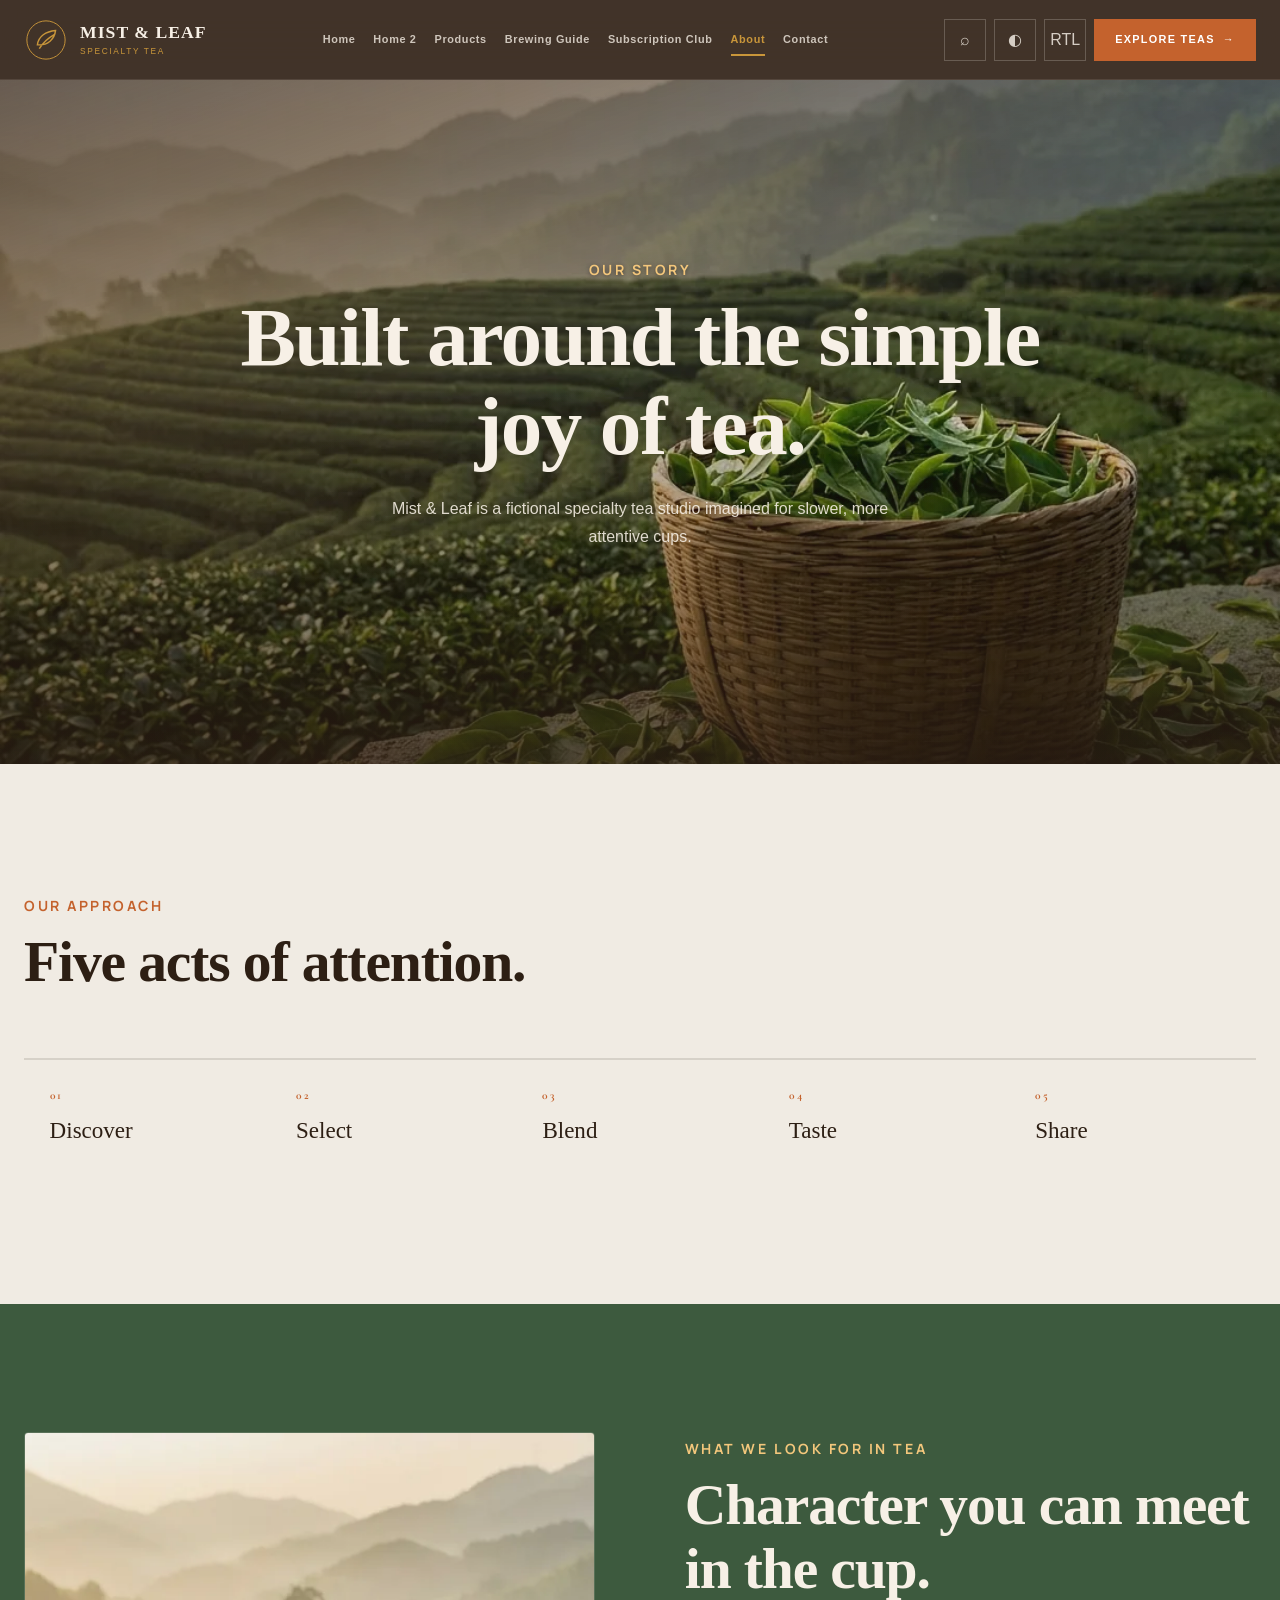
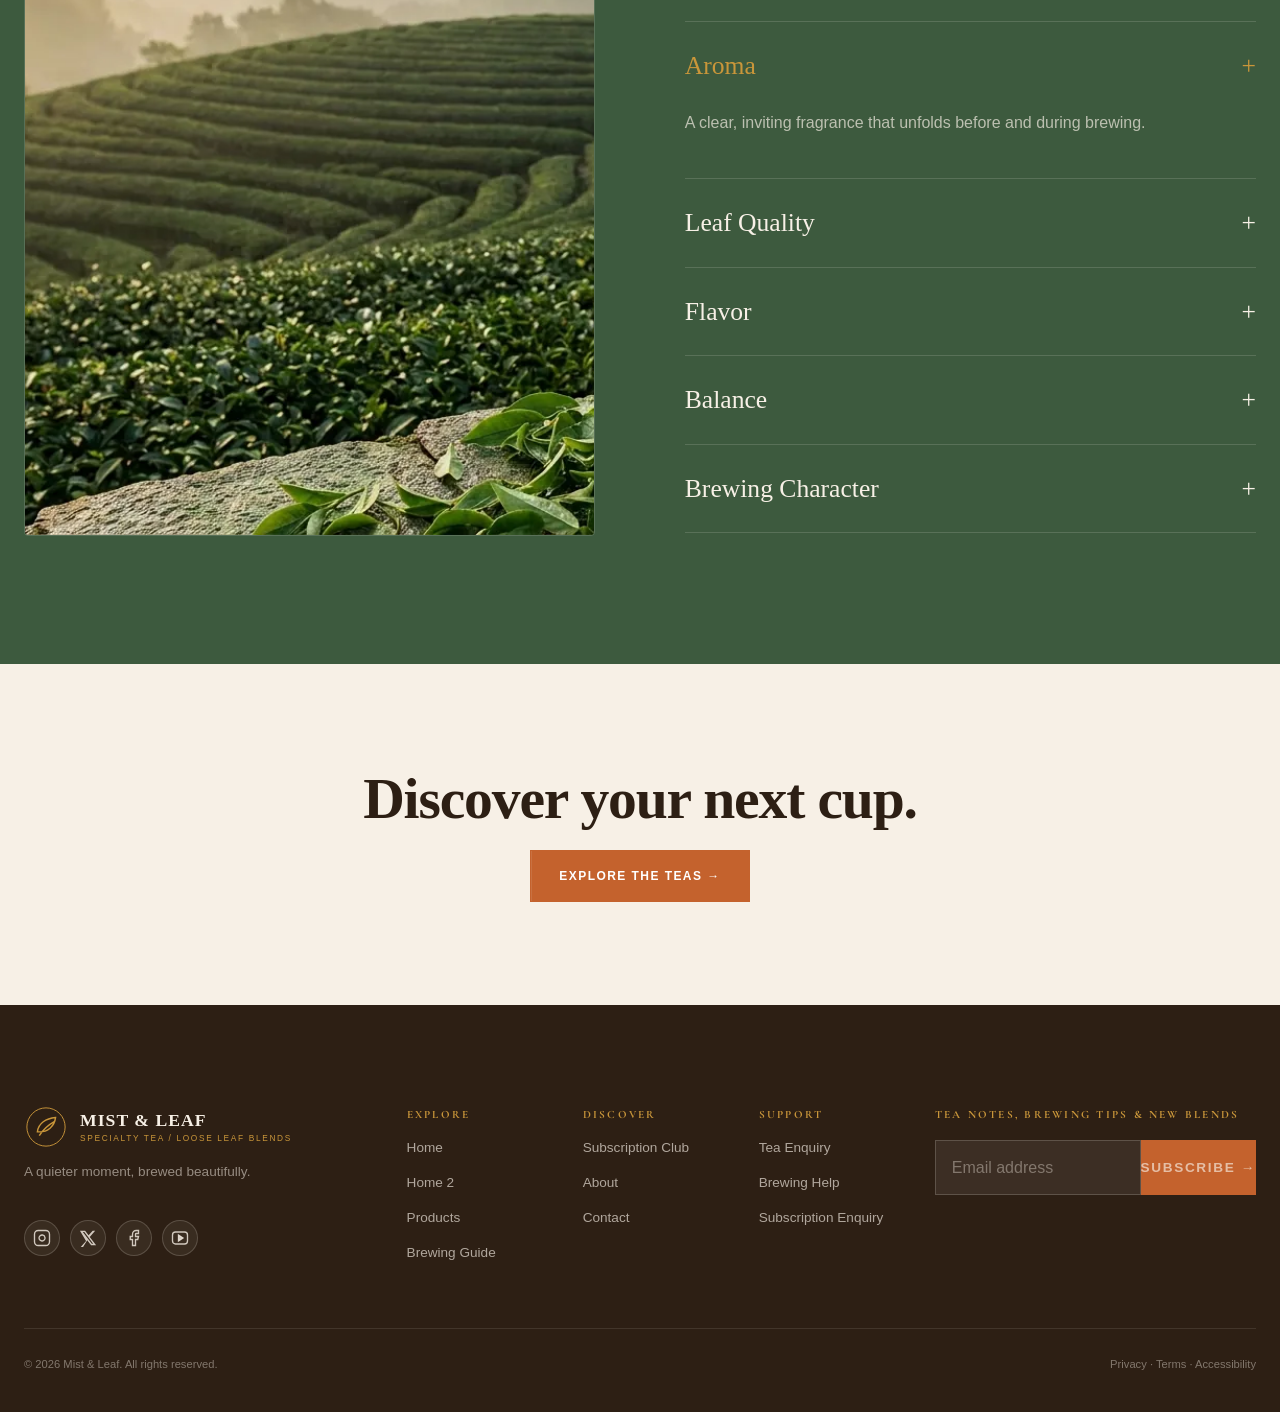
==== about.html @ 65d4f0bc "Initial commit: Mist & Leaf Specialty Tea and Loose Leaf Blend Shop" ====
<!doctype html><html lang="en" dir="ltr"><head><meta charset="utf-8"><meta name="viewport" content="width=device-width,initial-scale=1"><meta name="description" content="Meet the fictional approach and values behind Mist & Leaf specialty tea."><meta property="og:title" content="About Mist & Leaf | Specialty Tea"><meta property="og:description" content="Meet the fictional approach and values behind Mist & Leaf specialty tea."><meta property="og:type" content="website"><meta property="og:image" content="assets/images/hero-tea.webp"><title>About Mist & Leaf | Specialty Tea</title><link rel="preconnect" href="https://fonts.googleapis.com"><link rel="preconnect" href="https://fonts.gstatic.com" crossorigin><link href="https://fonts.googleapis.com/css2?family=Cormorant+Garamond:wght@500;600;700&family=Manrope:wght@400;500;600;700&display=swap" rel="stylesheet"><link rel="icon" type="image/svg+xml" href="assets/images/favicon.svg"><link rel="stylesheet" href="assets/css/style.css"></head><body data-page="about"><a class="skip" href="#main">Skip to content</a><header class="site-header"><div class="container nav-wrap"><a class="brand" href="index.html"><svg viewBox="0 0 46 46" aria-hidden="true"><circle cx="23" cy="23" r="20" fill="none" stroke="currentColor"/><path d="M14 28c11 1 18-6 19-15-10 1-18 6-19 15Zm2 4c4-7 9-11 16-15" fill="none" stroke="currentColor" stroke-width="1.5"/></svg><span><b>MIST & LEAF</b><small>SPECIALTY TEA</small></span></a><nav class="desktop-nav" aria-label="Primary"><a href="index.html" class="">Home</a><a href="home-2.html" class="">Home 2</a><a href="products.html" class="">Products</a><a href="brewing-guide.html" class="">Brewing Guide</a><a href="subscription.html" class="">Subscription Club</a><a href="about.html" class="active">About</a><a href="contact.html" class="">Contact</a></nav><div class="nav-tools"><button class="icon-btn search-open" aria-label="Search">⌕</button><button class="icon-btn theme-toggle" aria-label="Toggle theme">◐</button><button class="icon-btn rtl-toggle" aria-label="Toggle text direction">RTL</button><a class="btn btn-sm" href="products.html">Explore teas <span class="arrow">→</span></a></div><button class="menu-open" aria-expanded="false" aria-controls="mobile-menu" aria-label="Open menu"><svg viewBox="0 0 24 24" width="22" height="22" fill="none" stroke="currentColor" stroke-width="2" stroke-linecap="round" stroke-linejoin="round" aria-hidden="true"><line x1="3" y1="6" x2="21" y2="6"></line><line x1="3" y1="12" x2="21" y2="12"></line><line x1="3" y1="18" x2="21" y2="18"></line></svg></button></div></header><div class="drawer-backdrop"></div><aside id="mobile-menu" class="mobile-drawer" aria-hidden="true"><button class="drawer-close" aria-label="Close menu">×</button><div class="brand"><svg viewBox="0 0 46 46" aria-hidden="true"><circle cx="23" cy="23" r="20" fill="none" stroke="currentColor"/><path d="M14 28c11 1 18-6 19-15-10 1-18 6-19 15Zm2 4c4-7 9-11 16-15" fill="none" stroke="currentColor" stroke-width="1.5"/></svg><span><b>MIST & LEAF</b><small>SPECIALTY TEA</small></span></div><nav><a href="index.html" class="">Home</a><a href="home-2.html" class="">Home 2</a><a href="products.html" class="">Products</a><a href="brewing-guide.html" class="">Brewing Guide</a><a href="subscription.html" class="">Subscription Club</a><a href="about.html" class="active">About</a><a href="contact.html" class="">Contact</a></nav><a class="btn" href="products.html">Explore the teas <span class="arrow">→</span></a><button class="drawer-action search-open"><span class="drawer-icon">⌕</span> Search teas & guides</button><button class="drawer-action theme-toggle"><span class="drawer-icon">◐</span> Light / Dark</button><button class="drawer-action rtl-toggle"><span class="drawer-icon">RTL</span> LTR / RTL</button></aside><main id="main"><section class="page-hero"><img class="hero-bg" src="assets/images/about-tea.webp" alt="Mist-covered tea garden in warm morning light" width="1200" height="800" loading="lazy"><div class="hero-shade"></div><div class="container"><span class="eyebrow">OUR STORY</span><h1>Built around the simple<br>joy of tea.</h1><p>Mist & Leaf is a fictional specialty tea studio imagined for slower, more attentive cups.</p></div></section><section class="section approach"><div class="container"><span class="eyebrow">OUR APPROACH</span><h2>Five acts of attention.</h2><div class="approach-row"><div><b>01</b><span>Discover</span></div><div><b>02</b><span>Select</span></div><div><b>03</b><span>Blend</span></div><div><b>04</b><span>Taste</span></div><div><b>05</b><span>Share</span></div></div></div></section><section class="section look-for dark-section"><div class="container split-grid"><div><img class="" src="assets/images/tea-garden.webp" alt="Tea leaves in a misty garden" width="1200" height="800" loading="lazy"></div><div><span class="eyebrow">WHAT WE LOOK FOR IN TEA</span><h2>Character you can meet in the cup.</h2><div class="accordion"><div class="acc-item"><button aria-expanded="true">Aroma<span>+</span></button><div class="acc-panel" ><p>A clear, inviting fragrance that unfolds before and during brewing.</p></div></div><div class="acc-item"><button aria-expanded="false">Leaf Quality<span>+</span></button><div class="acc-panel" hidden><p>Leaves with a style and texture appropriate to their tea tradition.</p></div></div><div class="acc-item"><button aria-expanded="false">Flavor<span>+</span></button><div class="acc-panel" hidden><p>A distinctive profile that remains expressive across the cup.</p></div></div><div class="acc-item"><button aria-expanded="false">Balance<span>+</span></button><div class="acc-panel" hidden><p>Ingredients that support one another without becoming muddled.</p></div></div><div class="acc-item"><button aria-expanded="false">Brewing Character<span>+</span></button><div class="acc-panel" hidden><p>A tea that responds gracefully to attentive preparation.</p></div></div></div></div></div></section><section class="section final-simple"><div class="container"><h2>Discover your next cup.</h2><a class="btn" href="products.html">Explore the teas →</a></div></section></main><footer class="footer"><div class="container footer-grid"><div><div class="brand"><svg viewBox="0 0 46 46" aria-hidden="true"><circle cx="23" cy="23" r="20" fill="none" stroke="currentColor"/><path d="M14 28c11 1 18-6 19-15-10 1-18 6-19 15Zm2 4c4-7 9-11 16-15" fill="none" stroke="currentColor" stroke-width="1.5"/></svg><span><b>MIST & LEAF</b><small>SPECIALTY TEA / LOOSE LEAF BLENDS</small></span></div><p>A quieter moment, brewed beautifully.</p><div class="social-icons"><a href="#" class="social-icon" aria-label="Instagram"><svg viewBox="0 0 24 24" width="18" height="18" fill="none" stroke="currentColor" stroke-width="1.8"><rect x="2" y="2" width="20" height="20" rx="5" ry="5"/><path d="M16 11.37A4 4 0 1 1 12.63 8 4 4 0 0 1 16 11.37z"/><line x1="17.5" y1="6.5" x2="17.51" y2="6.5"/></svg></a><a href="#" class="social-icon" aria-label="X"><svg viewBox="0 0 24 24" width="16" height="16" fill="currentColor"><path d="M18.244 2.25h3.308l-7.227 8.26 8.502 11.24H16.17l-5.214-6.817L4.99 24.75H1.68l7.73-8.835L1.254 2.25H8.08l4.713 6.231zm-1.161 17.52h1.833L7.084 4.126H5.117z"/></svg></a><a href="#" class="social-icon" aria-label="Facebook"><svg viewBox="0 0 24 24" width="18" height="18" fill="none" stroke="currentColor" stroke-width="1.8"><path d="M18 2h-3a5 5 0 0 0-5 5v3H7v4h3v8h4v-8h3l1-4h-4V7a1 1 0 0 1 1-1h3z"/></svg></a><a href="#" class="social-icon" aria-label="YouTube"><svg viewBox="0 0 24 24" width="18" height="18" fill="none" stroke="currentColor" stroke-width="1.8"><rect x="2" y="4" width="20" height="16" rx="4" ry="4"/><polygon points="10 8 16 12 10 16 10 8" fill="currentColor"/></svg></a></div></div><div><b>EXPLORE</b><a href="index.html">Home</a><a href="home-2.html">Home 2</a><a href="products.html">Products</a><a href="brewing-guide.html">Brewing Guide</a></div><div><b>DISCOVER</b><a href="subscription.html">Subscription Club</a><a href="about.html">About</a><a href="contact.html">Contact</a></div><div><b>SUPPORT</b><button data-enquiry="Tea Recommendation">Tea Enquiry</button><button data-enquiry="Brewing Help">Brewing Help</button><button data-enquiry="Subscription Enquiry">Subscription Enquiry</button></div><div class="newsletter"><b>TEA NOTES, BREWING TIPS & NEW BLENDS</b><form class="newsletter-form"><label class="sr-only" for="newsletter">Email address</label><input id="newsletter" type="email" required placeholder="Email address"><button class="btn">Subscribe →</button></form><small class="form-note"></small></div></div><div class="container footer-bottom"><span>© 2026 Mist & Leaf. All rights reserved.</span><span>Privacy · Terms · Accessibility</span></div></footer><div class="modal" id="search-modal" role="dialog" aria-modal="true" aria-labelledby="search-title"><div class="modal-panel search-panel"><button class="modal-close" aria-label="Close">×</button><span class="eyebrow">DISCOVER</span><h2 id="search-title">Search Mist & Leaf</h2><label for="site-search">Products, categories, guides and the club</label><input id="site-search" type="search" placeholder="Try “jasmine” or “brewing”" autocomplete="off"><div id="search-results" class="search-results"></div></div></div><div class="modal" id="product-modal" role="dialog" aria-modal="true" aria-labelledby="product-title"><div class="modal-panel product-modal-panel"><button class="modal-close" aria-label="Close">×</button><div id="product-detail"></div></div></div><div class="modal" id="enquiry-modal" role="dialog" aria-modal="true" aria-labelledby="enquiry-title"><div class="modal-panel enquiry-panel"><button class="modal-close" aria-label="Close">×</button><div class="form-head"><span class="eyebrow">A CONVERSATION OVER TEA</span><h2 id="enquiry-title">LET'S TALK TEA</h2></div><form id="enquiry-form" novalidate><div class="form-grid"><label>Full Name *<input name="name" required><small class="error"></small></label><label>Email *<input name="email" type="email" required><small class="error"></small></label><label>Phone<input name="phone" type="tel"><small class="error"></small></label><label>Enquiry Type *<select name="type" required><option value="">Choose one</option><option>Product Question</option><option>Tea Recommendation</option><option>Brewing Help</option><option>Subscription Enquiry</option><option>General Enquiry</option></select><small class="error"></small></label><label>Tea / Blend<input name="tea"></label><label>Preferred Tea Type<select name="preferred"><option>Mixed</option><option>Black</option><option>Green</option><option>Herbal</option><option>Blend</option></select></label><label>Flavor Preference<select name="flavor"><option>No Preference</option><option>Floral</option><option>Citrus</option><option>Spiced</option><option>Earthy</option><option>Fresh</option><option>Sweet</option></select></label><label class="full">Message *<textarea name="message" required rows="4"></textarea><small class="error"></small></label></div><div class="form-actions"><button class="btn" type="submit">Send enquiry →</button><button class="text-btn modal-close" type="button">Maybe later</button></div></form><div id="enquiry-success" class="success" hidden><h3>ENQUIRY RECEIVED</h3><p>Thanks — your enquiry has been prepared for the Mist & Leaf team.</p><button class="btn modal-close">Close</button></div></div></div><button class="back-top" aria-label="Back to top">↑</button><script src="assets/js/main.js" defer></script></body></html>
---- assets/css/style.css ----
/* ═══════════════════════════════════════════════════════
   MIST & LEAF — Warm Earthy Design System v2.0
   Palette: terracotta · sage · parchment · bark
   ═══════════════════════════════════════════════════════ */

/* ── DESIGN TOKENS ── */
:root{
  --terracotta:#C4622D;--clay:#A0522D;--sage:#5C6B4A;--leaf:#3D5A3E;
  --parchment:#F7F0E6;--cream:#FDF8F2;--fog:#F0EBE3;--rose-petal:#E8D5C4;
  --bark:#2D1F14;--stone:#8B7355;--gold:#C9963A;
  --ink:var(--bark);--paper:var(--parchment);
  --line:rgba(45,31,20,.13);--muted:var(--stone);
  --header:80px;
  --serif:'Playfair Display',Georgia,serif;
  --sans:'DM Sans',Arial,sans-serif;
  --accent:'Cormorant Garamond',Georgia,serif;
  --ease-out:cubic-bezier(.16,1,.3,1);
  --ease-spring:cubic-bezier(.34,1.56,.64,1);
  color-scheme:light;
}
html[data-theme=dark]{
  --ink:#F7F0E6;--paper:#1A120A;--line:rgba(247,240,230,.12);
  --muted:rgba(247,240,230,.58);--cream:#241810;--fog:#1E160E;--rose-petal:#3A2718;
  color-scheme:dark;
}
html[data-theme=dark] .eyebrow{
  color:#F3C77C;
}

/* ── RESET ── */
*{box-sizing:border-box;margin:0;padding:0}
html{scroll-behavior:smooth}
body{background:var(--paper);color:var(--ink);font-family:var(--sans);font-size:16px;line-height:1.7;overflow-wrap:anywhere;overflow-x:hidden}
body.modal-open{overflow:hidden}
img{display:block;max-width:100%;object-fit:cover}
button,input,select,textarea{font:inherit;color:inherit;border-radius:0}
button{cursor:pointer}a{color:inherit;text-decoration:none}
p{margin:0 0 1.2rem;color:var(--muted);max-width:64ch;line-height:1.75}
:focus-visible{outline:2px solid var(--terracotta);outline-offset:3px}
.container{width:min(100% - 48px,1360px);margin-inline:auto}
.section{padding-block:clamp(80px,10vw,140px)}
.sr-only{position:absolute;width:1px;height:1px;overflow:hidden;clip:rect(0,0,0,0)}
.skip{position:fixed;z-index:9999;inset-block-start:-100px;inset-inline-start:16px;background:var(--terracotta);color:#fff;padding:10px 20px;transition:top .2s}
.skip:focus{inset-block-start:10px}

/* ── TYPOGRAPHY ── */
h1,h2,h3,h4{font-family:var(--serif);font-weight:700;letter-spacing:-.02em;margin:0}
h1{font-size:clamp(2.8rem,6.5vw,5.5rem);line-height:1.06;margin-block-end:clamp(1rem,2vw,1.6rem)}
h2{font-size:clamp(2.2rem,4.5vw,3.8rem);line-height:1.12;margin-block-end:clamp(0.8rem,1.5vw,1.2rem)}
h3{font-size:clamp(1.4rem,2.4vw,2.4rem);line-height:1.2;margin-block-end:0.6rem}
h4{font-size:clamp(1.1rem,1.8vw,1.5rem);line-height:1.25;margin-block-end:0.5rem}
.eyebrow{display:inline-block;font-family:'Manrope',var(--sans),sans-serif;font-size:clamp(.88rem,1.1vw,.96rem);font-weight:700;letter-spacing:.18em;text-transform:uppercase;color:var(--terracotta);margin-block-end:.9rem;line-height:1.3}

/* ── BUTTONS ── */
.btn,.ghost-btn{
  display:inline-flex;align-items:center;justify-content:center;gap:8px;
  min-height:52px;padding:14px 28px;
  font-family:var(--sans);font-size:.75rem;font-weight:700;letter-spacing:.12em;text-transform:uppercase;
  border:1.5px solid var(--terracotta);background:var(--terracotta);color:#fff;
  position:relative;overflow:hidden;
  transition:transform .35s var(--ease-out),box-shadow .35s var(--ease-out),background .3s,color .3s;
}
.btn::after,.ghost-btn::after{content:'';position:absolute;inset:0;background:rgba(255,255,255,.14);transform:translateX(-100%);transition:transform .4s var(--ease-out)}
.btn:hover::after,.ghost-btn:hover::after{transform:translateX(0)}
.btn:hover,.ghost-btn:hover{transform:translateY(-3px);box-shadow:0 14px 36px rgba(196,98,45,.3)}
.btn-sm{min-height:42px;padding:10px 20px;font-size:.68rem}
.ghost-btn{background:transparent;color:var(--terracotta);border-color:var(--terracotta)}
.ghost-btn.light{color:#fff;border-color:rgba(255,255,255,.5)}
.ghost-btn.light:hover{background:rgba(255,255,255,.1);color:#fff}
.ghost-btn.dark{color:var(--ink);border-color:var(--line)}
.text-link{display:inline-flex;align-items:center;gap:6px;background:none!important;border:0;padding-inline:0;border-block-end:1px solid currentColor;font-size:.85rem;font-weight:600;letter-spacing:.04em;transition:gap .25s,opacity .25s}
.text-link:hover{gap:12px;opacity:.7}
.actions{display:flex;gap:16px;align-items:center;flex-wrap:wrap}

/* ══════════════════════════════════════
   NAVIGATION
══════════════════════════════════════ */
.site-header{
  height:var(--header);position:sticky;inset-block-start:0;z-index:50;
  background:rgba(45,31,20,.9);backdrop-filter:blur(20px) saturate(1.4);-webkit-backdrop-filter:blur(20px) saturate(1.4);
  border-block-end:1px solid rgba(247,240,230,.1);color:#f7f0e6;
  transition:background .4s;
}
.nav-wrap{height:100%;display:grid;grid-template-columns:auto 1fr auto;align-items:center;gap:26px}
.brand{display:flex;align-items:center;gap:12px;white-space:nowrap}
.brand svg{width:44px;height:44px;color:var(--gold)}
.brand span{display:grid;line-height:1.2}
.brand b{font-family:var(--serif);font-size:1.1rem;letter-spacing:.06em;color:#f7f0e6}
.brand small{font-size:.52rem;letter-spacing:.2em;color:var(--gold);margin-top:3px}
.desktop-nav{display:flex;justify-content:center;gap:clamp(10px,1.4vw,26px)}
.desktop-nav a{font-size:.68rem;font-weight:600;white-space:nowrap;letter-spacing:.06em;padding-block:7px;color:rgba(247,240,230,.78);position:relative;transition:color .25s}
.desktop-nav a::after{content:'';position:absolute;inset-block-end:0;inset-inline:0;height:1.5px;background:var(--gold);transform:scaleX(0);transform-origin:left;transition:transform .35s var(--ease-out)}
.desktop-nav a:hover,.desktop-nav a.active{color:var(--gold)}
.desktop-nav a:hover::after,.desktop-nav a.active::after{transform:scaleX(1)}
.nav-tools{display:flex;gap:8px;align-items:center}
.icon-btn,.menu-open{min-width:42px;height:42px;background:transparent;border:1px solid rgba(247,240,230,.22);color:rgba(247,240,230,.82);transition:background .2s,border-color .2s,color .2s}
.icon-btn:hover,.menu-open:hover{background:rgba(247,240,230,.1);border-color:rgba(247,240,230,.4);color:#f7f0e6}
.menu-open{display:none;align-items:center;justify-content:center;padding:0;width:42px;height:42px;border-radius:4px;cursor:pointer}
.menu-open svg{display:block;pointer-events:none}
.drawer-backdrop{display:none;position:fixed;inset:0;background:rgba(0,0,0,.55);z-index:79;backdrop-filter:blur(4px)}
.drawer-backdrop.open{display:block;animation:fadeIn .3s forwards}
.mobile-drawer{display:flex;position:fixed;z-index:80;inset-block:0;inset-inline-end:0;width:min(420px,92vw);height:100svh;max-height:100svh;overflow-y:auto;overflow-x:hidden;-webkit-overflow-scrolling:touch;overscroll-behavior:contain;background:var(--bark);color:#f7f0e6;padding:clamp(28px,5vw,40px) clamp(20px,4vw,32px) clamp(36px,6vw,56px);flex-direction:column;gap:clamp(16px,2.5vw,24px);transform:translateX(110%);transition:transform .4s var(--ease-out)}
.mobile-drawer::-webkit-scrollbar{width:6px}
.mobile-drawer::-webkit-scrollbar-thumb{background:rgba(247,240,230,.2);border-radius:3px}
.mobile-drawer::-webkit-scrollbar-track{background:transparent}
.mobile-drawer.open{transform:none}
.mobile-drawer nav{display:flex;flex-direction:column;border-block-start:1px solid rgba(247,240,230,.12);padding-block-start:8px}
.mobile-drawer nav a{padding:13px 0;border-block-end:1px solid rgba(247,240,230,.08);font-family:var(--serif);font-size:1.5rem;transition:color .2s,padding-inline-start .2s}
.mobile-drawer nav a:hover{color:var(--gold);padding-inline-start:10px}
.drawer-close{position:absolute;inset-inline-end:24px;inset-block-start:24px;background:none;border:1px solid rgba(247,240,230,.2);color:#f7f0e6;font-size:1.5rem;width:44px;height:44px;cursor:pointer}
.drawer-action{display:flex;align-items:center;gap:14px;background:rgba(247,240,230,.05);color:rgba(247,240,230,.88);border:1px solid rgba(247,240,230,.16);padding:10px 16px;text-align:start;font-size:.78rem;font-weight:600;letter-spacing:.08em;transition:all .2s;flex-shrink:0;border-radius:4px}
.drawer-action:hover{background:rgba(247,240,230,.12);color:#f7f0e6;border-color:var(--gold)}
.drawer-icon{display:inline-flex;align-items:center;justify-content:center;width:32px;height:32px;border-radius:50%;border:1px solid rgba(247,240,230,.25);color:var(--gold);font-size:.9rem;font-weight:700;flex-shrink:0}
[dir=rtl] .mobile-drawer{transform:translateX(-110%)}[dir=rtl] .mobile-drawer.open{transform:none}

/* ══════════════════════════════════════
   HERO
══════════════════════════════════════ */
.hero,.page-hero,.final-cta{position:relative;color:#f7f0e6;isolation:isolate;overflow:hidden}
.hero .eyebrow,.page-hero .eyebrow,.final-cta .eyebrow{color:#F3C77C;text-shadow:0 1px 4px rgba(0,0,0,.45);margin-inline:auto}
.hero{min-height:calc(100svh - var(--header));display:flex;align-items:center;justify-content:center}
.page-hero{height:min(700px,76svh);display:flex;align-items:center;justify-content:center}
.page-hero.compact{height:min(580px,68svh)}
.hero-bg,.cta-bg{position:absolute;inset:0;width:100%;height:115%;z-index:-2;will-change:transform}
.hero-shade{position:absolute;inset:0;z-index:-1;background:linear-gradient(160deg,rgba(45,31,20,.72) 0%,rgba(45,31,20,.14) 60%),linear-gradient(0deg,rgba(45,31,20,.78) 0%,transparent 55%)}
.hero-copy,.page-hero .container,.final-cta .container{padding-block:clamp(60px,9vw,124px);position:relative;text-align:center;display:flex;flex-direction:column;align-items:center;justify-content:center}
.hero-copy h1,.page-hero h1,.final-cta h2{text-align:center;margin-inline:auto}
.hero-copy p,.page-hero p,.final-cta p{color:rgba(247,240,230,.88);font-size:clamp(1rem,1.25vw,1.18rem);max-width:56ch;line-height:1.75;margin-block-end:clamp(1.5rem,2.5vw,2.4rem);text-align:center;margin-inline:auto}
.home-hero h1{max-width:1100px}
.final-cta{min-height:560px;display:flex;align-items:center;justify-content:center}
.final-cta h2{max-width:800px}
.hero-copy .actions,.final-cta .actions,.page-hero .actions{justify-content:center;margin-inline:auto}

/* ══════════════════════════════════════
   SECTION HEADS
══════════════════════════════════════ */
.section-head{display:flex;flex-direction:column;align-items:center;text-align:center;gap:8px;margin-block-end:clamp(40px,5vw,72px)}
.section-head .eyebrow{margin-block-end:.3rem;margin-inline:auto}
.section-head h2,.section-head h3{margin:0 auto;text-align:center;max-width:28ch}
.section-head p{text-align:center;margin:0 auto;max-width:52ch}

/* ══════════════════════════════════════
   HOME — THE COLLECTION
══════════════════════════════════════ */
.signature{background:var(--fog)}
.signature .section-head{border-block-end:1px solid var(--line);padding-block-end:clamp(24px,3vw,44px);margin-block-end:clamp(36px,4.5vw,60px);text-align:center;align-items:center}

/* Editorial Grid */
.editorial-grid{display:grid;grid-template-columns:1.15fr 1fr;gap:clamp(20px,2.8vw,36px);margin-block-end:clamp(36px,4.5vw,56px);align-items:stretch}
.feature-tea{position:relative;background:var(--cream);border:1px solid var(--line);border-radius:4px;overflow:hidden;display:flex;flex-direction:column;transition:transform .4s var(--ease-out),box-shadow .4s var(--ease-out)}
.feature-tea:hover{transform:translateY(-4px);box-shadow:0 16px 40px rgba(45,31,20,.1)}
.feature-tea img{width:100%;height:clamp(280px,32vw,400px);object-fit:cover;transition:transform .7s var(--ease-out)}
.feature-tea:hover img{transform:scale(1.04)}
.feature-tea>div{padding:clamp(24px,3vw,36px);display:flex;flex-direction:column;gap:6px;flex-grow:1}
.feature-tea span{font-family:'Manrope',var(--sans);font-size:.82rem;letter-spacing:.18em;color:var(--terracotta);font-weight:700}
.feature-tea h3{font-size:clamp(1.8rem,2.8vw,2.6rem);margin:0;line-height:1.1}
.feature-tea p{color:var(--muted);font-size:.95rem;margin:0}

.tea-stack{display:grid;grid-template-rows:repeat(3,1fr);gap:clamp(12px,1.6vw,20px)}
.mini-tea{background:var(--cream);border:1px solid var(--line);border-radius:4px;padding:clamp(18px,2.2vw,28px);display:flex;flex-direction:column;justify-content:center;transition:transform .35s var(--ease-out),border-color .3s,box-shadow .35s var(--ease-out);position:relative;overflow:hidden}
.mini-tea:hover{transform:translateX(6px);border-color:var(--terracotta);box-shadow:0 10px 28px rgba(196,98,45,.12)}
[dir=rtl] .mini-tea:hover{transform:translateX(-6px)}
.mini-tea span{font-family:'Manrope',var(--sans);font-size:.8rem;letter-spacing:.18em;color:var(--terracotta);font-weight:700;display:block;margin-block-end:4px}
.mini-tea h3{font-size:clamp(1.3rem,1.8vw,1.75rem);margin:0 0 4px;line-height:1.15}
.mini-tea p{color:var(--muted);font-size:.88rem;margin:0}
.mini-tea.image-card{display:grid;grid-template-columns:130px 1fr;gap:clamp(16px,2vw,24px);padding:0;align-items:stretch}
.mini-tea.image-card img{width:130px;height:100%;min-height:110px;object-fit:cover;transition:transform .6s var(--ease-out)}
.mini-tea.image-card:hover img{transform:scale(1.05)}
.mini-tea.image-card>div{padding:clamp(16px,2vw,24px);display:flex;flex-direction:column;justify-content:center}

/* Card Strip alternative */
.tea-strip{display:grid;grid-template-columns:repeat(4,minmax(240px,1fr));gap:2px;margin-block-end:clamp(36px,5vw,72px)}
.tea-card{position:relative;min-height:540px;overflow:hidden;cursor:pointer;background:var(--cream)}
.tea-card img{position:absolute;inset:0;width:100%;height:100%;transition:transform .85s var(--ease-out),filter .6s;filter:brightness(.72) saturate(.88)}
.tea-card:hover img{transform:scale(1.08);filter:brightness(.58)}
.tea-card-body{position:absolute;inset-inline:0;inset-block-end:0;padding:28px 24px;background:linear-gradient(to top,rgba(45,31,20,.94) 0%,transparent 100%);transition:padding-block-end .45s var(--ease-out)}
.tea-card:hover .tea-card-body{padding-block-end:36px}
.tea-card-body .num{font-family:var(--accent);font-size:.72rem;letter-spacing:.2em;color:var(--gold);display:block;margin-block-end:7px}
.tea-card-body h3{color:#f7f0e6;font-size:clamp(1.6rem,2.2vw,2.5rem);margin-block-end:8px;line-height:1}
.tea-card-body p{color:rgba(247,240,230,.7);font-size:.8rem;margin:0;max-width:none}
.tea-card .card-link{display:inline-flex;align-items:center;gap:8px;color:var(--gold);font-size:.72rem;font-weight:700;letter-spacing:.1em;margin-block-start:16px;opacity:0;transform:translateY(10px);transition:opacity .35s,transform .35s}
.tea-card:hover .card-link{opacity:1;transform:translateY(0)}

/* ══════════════════════════════════════
   HOME — FOLLOW THE AROMA
══════════════════════════════════════ */
.tea-types{background:var(--leaf);color:#f7f0e6;position:relative;overflow:hidden;text-align:center}
.tea-types::before{content:'';position:absolute;inset-block-start:-100px;inset-inline-end:-100px;width:600px;height:600px;border-radius:50%;background:radial-gradient(circle,rgba(201,150,58,.07) 0%,transparent 70%);pointer-events:none}
.tea-types .eyebrow{color:#F3C77C;margin-inline:auto}
.tea-types>div>h2{text-align:center;margin-inline:auto}
.type-tabs{display:flex;gap:0;flex-wrap:wrap;border-block-end:1px solid rgba(247,240,230,.14);margin-block:clamp(20px,2.5vw,44px);justify-content:center}
.type-tabs button{background:transparent;color:rgba(247,240,230,.58);border:0;border-block-end:2px solid transparent;padding:14px 24px;font-size:.73rem;font-weight:600;text-transform:uppercase;letter-spacing:.14em;margin-block-end:-1px;transition:color .25s,border-color .25s}
.type-tabs button:hover{color:rgba(247,240,230,.9)}
.type-tabs button.active{color:var(--gold);border-color:var(--gold)}
.type-display{display:grid;grid-template-columns:1.4fr .85fr;gap:clamp(40px,6vw,100px);align-items:start}
.type-display img{width:100%;height:clamp(380px,50vw,580px)}
.type-display>div{padding-block-start:clamp(20px,3vw,48px)}
.type-display .eyebrow{color:#F3C77C}
.type-display h3{color:#f7f0e6;font-size:clamp(2.2rem,4vw,4.5rem);margin-block:.5rem 1.1rem;line-height:.95}
.type-display p{color:rgba(247,240,230,.68);max-width:44ch}
.type-display dl{border-block:1px solid rgba(247,240,230,.13);padding-block:20px;margin-block:28px}
.type-display dt{font-size:.64rem;letter-spacing:.16em;color:var(--gold);text-transform:uppercase}
.type-display dd{margin:6px 0 0;color:rgba(247,240,230,.84);font-family:var(--accent);font-size:1.1rem}

/* ══════════════════════════════════════
   HOME — LOOSE LEAF SPLIT
══════════════════════════════════════ */
.split,.loose-leaf{background:var(--cream)}
.split-grid{display:grid;grid-template-columns:1fr 1fr;gap:clamp(48px,7vw,120px);align-items:center}
.image-frame{position:relative;border-radius:4px;overflow:hidden}
.image-frame img{width:100%;height:clamp(420px,50vw,680px);object-fit:cover;border:1px solid var(--line);border-radius:4px}
.image-frame::after{content:'';position:absolute;inset-block-start:20px;inset-inline-start:20px;inset-block-end:-20px;inset-inline-end:-20px;border:1.5px solid var(--rose-petal);z-index:-1;pointer-events:none}
.copy{display:flex;flex-direction:column;align-items:flex-start}
.specs{display:grid;grid-template-columns:1fr 1fr;border:1px solid var(--line);border-radius:4px;margin-block-start:28px;width:100%;background:var(--paper)}
.specs span{padding:18px 20px;border-block-end:1px solid var(--line);border-inline-end:1px solid var(--line)}
.specs span:nth-child(2n){border-inline-end:0}
.specs span:nth-last-child(-n+2){border-block-end:0}
.specs b{display:block;font-size:.62rem;letter-spacing:.16em;color:var(--terracotta);margin-block-end:4px;font-family:var(--sans);text-transform:uppercase}

/* ══════════════════════════════════════
   HOME — A MINDFUL METHOD
══════════════════════════════════════ */
.guide-preview{background:var(--fog)}
.guide-preview .section-head{text-align:center;align-items:center}
.guide-preview .section-head h2{max-width:700px;margin-inline:auto}
.magazine{display:grid;grid-template-columns:1.35fr .85fr;gap:clamp(36px,5vw,80px);align-items:start}
.mag-main{background:var(--cream);border:1px solid var(--line);border-radius:4px;overflow:hidden;padding:clamp(16px,2vw,24px);transition:transform .35s var(--ease-out),box-shadow .35s var(--ease-out)}
.mag-main:hover{transform:translateY(-4px);box-shadow:0 14px 36px rgba(45,31,20,.1)}
.mag-main img{width:100%;height:clamp(300px,36vw,460px);object-fit:cover;border-radius:2px;margin-block-end:18px;transition:transform .6s var(--ease-out)}
.mag-main:hover img{transform:scale(1.03)}
.mag-main span{font-family:'Manrope',var(--sans);font-size:.82rem;letter-spacing:.18em;color:var(--terracotta);font-weight:700;display:block;margin-block-end:4px}
.mag-main h3{font-size:clamp(1.4rem,2.2vw,2.2rem);margin:0;line-height:1.2}
.mag-list{display:flex;flex-direction:column;border-block-start:1px solid var(--line);gap:0}
.mag-list a:not(.btn){display:flex;justify-content:space-between;align-items:center;padding-block:22px;border-block-end:1px solid var(--line);font-family:var(--serif);font-size:clamp(1.15rem,1.8vw,1.6rem);gap:16px;transition:color .2s,padding-inline-start .2s}
.mag-list a:not(.btn):hover{color:var(--terracotta);padding-inline-start:8px}
[dir=rtl] .mag-list a:not(.btn):hover{padding-inline-start:0;padding-inline-end:8px}
.mag-list a:not(.btn) span{width:34px;height:34px;border-radius:50%;border:1px solid currentColor;display:grid;place-content:center;font-size:.85rem;flex-shrink:0;transition:background .2s,color .2s,border-color .2s}
.mag-list a:not(.btn):hover span{background:var(--terracotta);border-color:var(--terracotta);color:#fff}
.mag-list .btn{margin-block-start:28px;align-self:start}

/* ══════════════════════════════════════
   DARK SECTIONS
══════════════════════════════════════ */
.dark-section{background:var(--leaf);color:#f7f0e6}
.dark-section p,.dark-section small{color:rgba(247,240,230,.78)}
.dark-section .eyebrow{color:#F3C77C}

/* ══════════════════════════════════════
   HOME 2
══════════════════════════════════════ */
.h2-hero{padding-block:clamp(48px,7vw,96px);min-height:calc(100svh - var(--header));display:flex;align-items:center;background:var(--paper)}
.h2-grid{display:grid;grid-template-columns:1.1fr .9fr;gap:clamp(40px,6vw,96px);align-items:center}
.pour-frame{position:relative;border:1px solid var(--line);border-radius:6px;overflow:hidden;box-shadow:0 18px 48px rgba(45,31,20,.12)}
.pour-frame img{max-height:520px;height:clamp(400px,50vw,520px);width:100%;object-fit:cover;display:block}
.technical{position:absolute;inset-inline-start:20px;inset-block-end:20px;background:var(--terracotta);color:#fff;padding:12px 20px;letter-spacing:.18em;font-size:.7rem;font-weight:700;box-shadow:0 6px 20px rgba(0,0,0,.2);border-radius:2px}

.tasting{background:var(--fog)}
.tasting .container{display:flex;flex-direction:column;align-items:center}
.tasting-stage{position:relative;width:100%;max-width:996px;margin-inline:auto}
.tasting-board{position:relative;border:1px solid var(--line);border-radius:6px;overflow:hidden;box-shadow:0 18px 48px rgba(45,31,20,.12);aspect-ratio:3/2;width:100%}
.tasting-board>img{width:100%;height:100%;object-fit:cover;display:block}
.hotspot{position:absolute;left:var(--x);top:var(--y);width:44px;height:44px;border-radius:50%;border:2px solid #f7f0e6;background:rgba(61,90,62,.92);color:#f7f0e6;transform:translate(-50%,-50%);font-weight:700;font-size:.85rem;display:grid;place-content:center;transition:background .25s,border-color .25s,transform .25s;box-shadow:0 4px 14px rgba(0,0,0,.35);cursor:pointer;z-index:4}
.hotspot::after{content:'';position:absolute;inset:-6px;border-radius:50%;border:1.5px solid rgba(255,255,255,.5);animation:pulse 2.2s infinite ease-out}
.hotspot:hover{transform:translate(-50%,-50%) scale(1.12)}
.hotspot.active{background:var(--terracotta);border-color:#fff;box-shadow:0 0 0 4px rgba(196,98,45,.4)}
@keyframes pulse{0%{transform:scale(1);opacity:.8}100%{transform:scale(1.5);opacity:0}}

.hot-card{position:absolute;left:24px;top:24px;width:min(320px,calc(100% - 48px));background:rgba(45,31,20,.92);backdrop-filter:blur(14px);-webkit-backdrop-filter:blur(14px);border:1px solid rgba(201,150,58,.3);color:#f7f0e6;padding:clamp(18px,2.2vw,26px);border-radius:4px;box-shadow:0 16px 40px rgba(0,0,0,.35);z-index:6}
.hot-card small{font-family:var(--accent);color:var(--gold);letter-spacing:.2em;font-weight:600;display:block;margin-block-end:4px}
.hot-card h3{color:#f7f0e6;font-size:clamp(1.2rem,1.6vw,1.5rem);margin-block:4px 8px;line-height:1.15}
.hot-card p{color:rgba(247,240,230,.76);font-size:.86rem;margin:0;line-height:1.6}

.journey{
  background:radial-gradient(circle at 50% 15%,rgba(201,150,58,.12) 0%,transparent 65%),linear-gradient(175deg,#243525 0%,#152216 100%);
  color:#f7f0e6;
  text-align:center;
  position:relative;
  overflow:hidden;
  border-block:1px solid rgba(201,150,58,.15);
}
.journey .eyebrow{margin-inline:auto}
.journey>div>h2{text-align:center;margin-inline:auto}
.journey-intro{
  color:rgba(247,240,230,.78);
  font-size:clamp(1rem,1.2vw,1.15rem);
  max-width:54ch;
  margin:0 auto clamp(32px,4vw,48px);
  text-align:center;
}
.journey-stepper{
  max-width:960px;
  margin:0 auto clamp(28px,3.5vw,44px);
}
.journey-tabs{
  display:grid;
  grid-template-columns:repeat(5,1fr);
  gap:12px;
  background:transparent;
}
.journey-tabs button{
  background:rgba(247,240,230,.05);
  border:1px solid rgba(247,240,230,.14);
  border-radius:8px;
  color:rgba(247,240,230,.72);
  padding:16px 12px;
  display:flex;
  flex-direction:column;
  align-items:center;
  gap:6px;
  cursor:pointer;
  transition:all .3s var(--ease-out);
  position:relative;
}
.journey-tabs button:hover{
  background:rgba(247,240,230,.1);
  border-color:rgba(201,150,58,.4);
  color:#fff;
  transform:translateY(-2px);
}
.journey-tabs button.active{
  background:rgba(201,150,58,.16);
  border-color:var(--gold);
  color:var(--gold);
  box-shadow:0 8px 24px rgba(0,0,0,.25),inset 0 1px 0 rgba(255,255,255,.2);
}
.journey-tabs .step-num{
  font-family:'Manrope',var(--sans);
  font-size:.75rem;
  font-weight:700;
  letter-spacing:.12em;
  opacity:.8;
}
.journey-tabs b{
  font-family:var(--serif);
  font-size:clamp(1.05rem,1.4vw,1.3rem);
  font-weight:600;
  letter-spacing:.02em;
}
.journey-card{
  max-width:960px;
  margin:0 auto;
  background:rgba(26,38,27,.75);
  border:1px solid rgba(201,150,58,.3);
  border-radius:14px;
  padding:clamp(28px,4vw,48px);
  box-shadow:0 24px 64px rgba(0,0,0,.35),inset 0 1px 0 rgba(255,255,255,.1);
  backdrop-filter:blur(16px);
  -webkit-backdrop-filter:blur(16px);
  display:flex;
  flex-direction:column;
  gap:clamp(20px,2.5vw,32px);
  text-align:start;
  position:relative;
}
[dir=rtl] .journey-card{text-align:start}
.journey-card-header{
  display:flex;
  justify-content:space-between;
  align-items:center;
  flex-wrap:wrap;
  gap:12px;
  border-block-end:1px solid rgba(247,240,230,.1);
  padding-block-end:16px;
}
.journey-badge{
  font-family:'Manrope',var(--sans);
  font-size:.78rem;
  font-weight:700;
  letter-spacing:.16em;
  color:var(--gold);
  background:rgba(201,150,58,.14);
  border:1px solid rgba(201,150,58,.35);
  padding:6px 14px;
  border-radius:20px;
}
.journey-tag{
  font-family:var(--accent);
  font-size:.95rem;
  font-style:italic;
  color:rgba(247,240,230,.8);
  letter-spacing:.05em;
}
.journey-card-body{
  padding-block:clamp(8px,1.5vw,20px);
}
.journey-card-content{
  display:grid;
  grid-template-columns:auto 1fr;
  gap:clamp(24px,3vw,40px);
  align-items:start;
}
.journey-step-circle{
  width:64px;
  height:64px;
  border-radius:50%;
  border:2px solid var(--gold);
  background:rgba(201,150,58,.15);
  color:var(--gold);
  display:grid;
  place-content:center;
  font-family:var(--serif);
  font-size:1.6rem;
  font-weight:700;
  box-shadow:0 0 20px rgba(201,150,58,.25);
  flex-shrink:0;
}
.journey-text-wrap{
  display:flex;
  flex-direction:column;
  gap:10px;
}
.journey-text-wrap h3{
  color:#fdf8f2;
  font-size:clamp(1.75rem,2.8vw,2.6rem);
  line-height:1.15;
  margin:0;
}
.journey-text-wrap p{
  color:rgba(247,240,230,.85);
  font-size:clamp(1.05rem,1.3vw,1.22rem);
  line-height:1.75;
  margin:0;
  max-width:62ch;
}
.journey-card-footer{
  display:flex;
  justify-content:space-between;
  align-items:center;
  border-block-start:1px solid rgba(247,240,230,.1);
  padding-block-start:20px;
  flex-wrap:wrap;
  gap:16px;
}
.journey-pips{
  display:flex;
  gap:8px;
  align-items:center;
}
.journey-pip{
  width:28px;
  height:4px;
  border-radius:2px;
  background:rgba(247,240,230,.18);
  transition:all .3s ease;
}
.journey-pip.active{
  background:var(--gold);
  box-shadow:0 0 10px rgba(201,150,58,.5);
}
.journey-nav-actions{
  display:flex;
  gap:12px;
}
.journey-nav-btn{
  background:transparent;
  border:1px solid rgba(247,240,230,.22);
  color:#f7f0e6;
  padding:8px 18px;
  border-radius:4px;
  font-family:'Manrope',var(--sans);
  font-size:.78rem;
  font-weight:700;
  letter-spacing:.08em;
  text-transform:uppercase;
  cursor:pointer;
  transition:all .25s var(--ease-out);
}
.journey-nav-btn:hover{
  background:rgba(247,240,230,.12);
  border-color:var(--gold);
  color:var(--gold);
  transform:translateY(-1px);
}

.moment{background:var(--cream)}
.moment-options{display:flex;flex-direction:column;border-block-start:1px solid var(--line)}
.moment-options button{background:none;border:0;border-block-end:1px solid var(--line);text-align:start;padding:18px 0;font-family:var(--serif);font-size:clamp(1.2rem,1.8vw,1.6rem);transition:color .2s,padding-inline-start .2s}
.moment-options button:hover,.moment-options button.active{color:var(--terracotta);padding-inline-start:8px}
[dir=rtl] .moment-options button:hover,[dir=rtl] .moment-options button.active{padding-inline-start:0;padding-inline-end:8px}
.moment-result{padding:clamp(28px,3.5vw,48px);background:var(--paper);border:1px solid var(--line);border-inline-start:4px solid var(--terracotta);border-radius:4px;min-height:280px;display:flex;flex-direction:column;justify-content:center;box-shadow:0 12px 32px rgba(45,31,20,.06)}
.moment-result span{font-family:'Manrope',var(--sans);font-size:.82rem;letter-spacing:.18em;color:var(--terracotta);font-weight:700;display:block;margin-block-end:8px}
.moment-result h3{font-size:clamp(1.8rem,2.8vw,2.6rem);margin-block-end:10px}
.moment-result p{color:var(--muted);font-size:1.05rem;line-height:1.7;margin:0}

.brew-lab{background:rgba(160,82,45,.06)}
.lab-grid{display:grid;grid-template-columns:1.2fr .8fr;gap:clamp(40px,5vw,80px);align-items:center}
#cup-builder{display:grid;gap:clamp(18px,2.2vw,28px);background:var(--cream);border:1px solid var(--line);padding:clamp(24px,3vw,40px);border-radius:4px}
#cup-builder label{display:grid;gap:10px;border-block-end:1px solid var(--line);padding-block-end:18px;font-weight:600;font-size:.85rem}
#cup-builder label:last-child{border-block-end:0;padding-block-end:0}
#cup-builder output{font-family:var(--serif);font-size:1.15rem;color:var(--terracotta);font-weight:700}
select,input,textarea{width:100%;background:var(--paper);border:1px solid var(--line);padding:13px 16px;border-radius:0}
input[type=range]{accent-color:var(--terracotta)}
.profile{background:var(--leaf);color:#f7f0e6;padding:clamp(28px,4vw,56px);text-align:center;border-radius:4px;border:1px solid rgba(247,240,230,.15);box-shadow:0 16px 40px rgba(45,31,20,.12)}
.profile>span{font-family:var(--accent);font-size:.74rem;letter-spacing:.2em;color:var(--gold);font-weight:600}
.cup-ring{width:200px;height:200px;border:2px solid var(--gold);border-radius:50%;margin:clamp(20px,3vw,36px) auto;display:grid;place-content:center;box-shadow:0 0 30px rgba(201,150,58,.2)}
.cup-ring b{font-family:var(--serif);font-size:4.2rem;line-height:1;color:var(--gold)}
.cup-ring small{letter-spacing:.16em;color:rgba(247,240,230,.65);margin-block-start:2px}
.profile p{color:rgba(247,240,230,.88);margin-inline:auto;font-size:1.05rem;line-height:1.6}
.final-simple{text-align:center;padding-block:clamp(64px,8vw,110px)}.final-simple p{margin-inline:auto}.final-simple .actions{justify-content:center}

/* ══════════════════════════════════════
   PRODUCTS
══════════════════════════════════════ */
.catalogue{background:var(--fog)}
.filter-section{position:sticky;inset-block-start:var(--header);z-index:20;background:var(--paper);border-block-end:1px solid var(--line);padding-block:4px}
.filters{display:flex;justify-content:center;overflow-x:auto}
.filters button,.brew-choice button{background:transparent;color:var(--muted);border:0;border-block-end:2px solid transparent;padding:14px 22px;font-size:.72rem;font-weight:600;text-transform:uppercase;letter-spacing:.12em;white-space:nowrap;transition:color .2s,border-color .2s}
.filters button:hover,.brew-choice button:hover{color:var(--ink)}
.filters button.active,.brew-choice button.active{color:var(--terracotta);border-color:var(--terracotta)}
.brew-choice{display:flex;margin-block:clamp(24px,3vw,48px);border-block-end:1px solid var(--line)}
.product-grid{display:grid;grid-template-columns:repeat(2,1fr);gap:2px;background:var(--line);border:1px solid var(--line);border-radius:4px;overflow:hidden}
.product-card{background:var(--cream);display:grid;grid-template-columns:.8fr 1fr;min-height:440px;overflow:hidden}
.product-card[hidden]{display:none}
.product-card img{width:100%;height:100%;transition:transform .6s var(--ease-out)}
.product-card:hover img{transform:scale(1.04)}
.product-info{padding:clamp(24px,3vw,44px);display:flex;flex-direction:column}
.product-info small{font-family:var(--accent);font-size:.7rem;letter-spacing:.18em;color:var(--terracotta)}
.product-info h3{margin-block:.5rem .8rem;font-size:clamp(1.4rem,2vw,2rem)}
.product-info p{color:var(--muted);margin-block-end:auto;padding-block-end:16px}
.product-info .notes{font-size:.75rem;letter-spacing:.08em;border-block:1px solid var(--line);padding-block:14px;margin-block:16px;color:var(--stone);font-family:var(--accent)}
.product-info button{align-self:start;background:none;border:0;padding:0;font-size:.78rem;font-weight:700;letter-spacing:.06em;border-block-end:1px solid currentColor;transition:color .2s}
.product-info button:hover{color:var(--terracotta)}
.sample-note{text-align:center;margin:clamp(16px,2vw,28px) auto 0;font-size:.72rem;color:var(--muted)}
.selector{background:var(--leaf);color:#f7f0e6;text-align:center}
.selector .eyebrow{margin-inline:auto}
.selector h2{text-align:center;margin-inline:auto}
.selector p{text-align:center;margin-inline:auto}
.selector-options{display:flex;gap:12px;flex-wrap:wrap;margin-block:clamp(24px,3vw,48px);justify-content:center}
.selector-options button{background:rgba(247,240,230,.08);color:#FDF8F2;border:1.5px solid rgba(247,240,230,.28);border-radius:6px;padding:14px 24px;font-family:'Manrope',var(--sans);font-size:clamp(.82rem,1vw,.92rem);font-weight:700;letter-spacing:.06em;cursor:pointer;transition:all .25s var(--ease-out)}
.selector-options button:hover{background:rgba(201,150,58,.2);border-color:var(--gold);color:var(--gold);transform:translateY(-2px)}
.selector-options button.active{background:var(--terracotta);color:#fff;border-color:var(--terracotta);box-shadow:0 8px 24px rgba(196,98,45,.4);transform:translateY(-2px)}
.selector-result{font-family:var(--serif);font-size:clamp(1.8rem,3vw,3.2rem);padding-block:clamp(24px,3vw,48px);border-block-start:1px solid rgba(247,240,230,.15);color:var(--gold);text-align:center}

/* ══════════════════════════════════════
   GUIDES / SUBSCRIPTION / ABOUT / CONTACT
══════════════════════════════════════ */
.basics{background:var(--cream)}
.basics img{border-radius:4px;border:1px solid var(--line);width:100%;height:100%;min-height:440px;object-fit:cover}
.basic-list{margin:0}
.basic-list div{border-block-start:1px solid var(--line);padding-block:20px}
.basic-list dt{font-family:var(--accent);font-size:.7rem;letter-spacing:.18em;color:var(--terracotta);margin-block-end:4px}
.basic-list dd{margin:0;color:var(--muted)}
.guide-collection{background:var(--fog)}
.guide-mosaic{display:grid;grid-template-columns:repeat(3,1fr);gap:clamp(12px,1.5vw,20px)}
.guide-mosaic article{background:var(--cream);border:1px solid var(--line);border-radius:4px;padding:clamp(20px,2.5vw,36px);min-height:280px;display:flex;flex-direction:column;transition:transform .3s var(--ease-out),box-shadow .3s var(--ease-out)}
.guide-mosaic article:hover{transform:translateY(-3px);box-shadow:0 12px 30px rgba(45,31,20,.08)}
.guide-mosaic .wide{grid-column:span 2}
.guide-mosaic img{width:100%;height:clamp(240px,28vw,360px);margin-block-end:clamp(16px,2vw,28px);border-radius:2px;object-fit:cover;transition:transform .6s var(--ease-out)}
.guide-mosaic article:hover img{transform:scale(1.03)}
.guide-mosaic .text-wide{grid-column:1 / -1;background:var(--terracotta);color:#fff;display:flex;flex-direction:column;align-items:center;justify-content:center;text-align:center;border-color:var(--terracotta);padding:clamp(36px,4.5vw,60px) clamp(24px,3vw,48px);min-height:auto}
.guide-mosaic .text-wide .eyebrow{color:#FFF5EA;margin-inline:auto;margin-block-end:10px}
.guide-mosaic .text-wide h3{color:#fff;font-size:clamp(1.6rem,2.4vw,2.4rem);margin-block-end:12px;text-align:center}
.guide-mosaic .text-wide p{color:rgba(255,255,255,.92);max-width:680px;margin-inline:auto;font-size:clamp(.95rem,1.1vw,1.1rem);line-height:1.6;text-align:center}
.brew-builder{background:var(--leaf);color:#f7f0e6;text-align:center}
.brew-builder .eyebrow{margin-inline:auto;margin-block-end:10px}
.brew-builder h2{text-align:center;margin-inline:auto}
.brew-builder .brew-choice{display:flex;justify-content:center;margin-block:clamp(24px,3vw,44px);border-block-end:1px solid rgba(247,240,230,.15)}
.brew-builder .brew-choice button{color:rgba(247,240,230,.65)}
.brew-builder .brew-choice button:hover{color:#f7f0e6}
.brew-builder .brew-choice button.active{color:var(--gold);border-color:var(--gold)}
.brew-values{display:grid;grid-template-columns:repeat(4,1fr);border-block:1px solid rgba(247,240,230,.15);margin-block:32px}
.brew-values span{padding:clamp(24px,3vw,36px) 16px;border-inline-end:1px solid rgba(247,240,230,.15);display:flex;flex-direction:column;align-items:center;justify-content:center;text-align:center;color:rgba(247,240,230,.82);font-size:clamp(.82rem,1vw,.92rem);letter-spacing:.04em}
.brew-values span:last-child{border-inline-end:none}
.brew-values b{display:block;font-family:var(--serif);font-size:clamp(2.2rem,3.6vw,3.6rem);color:var(--gold);line-height:1;margin-block-end:8px;text-align:center}
.brew-builder small{display:block;text-align:center;margin-inline:auto;color:rgba(247,240,230,.7)}
.checklist{background:var(--cream)}
.check-grid{display:grid;grid-template-columns:repeat(4,1fr);border-block-start:1px solid var(--line)}
.check-grid label{min-height:170px;padding:clamp(16px,2vw,28px);border-inline-end:1px solid var(--line);border-block-end:1px solid var(--line);display:flex;flex-direction:column;justify-content:space-between;cursor:pointer;transition:background .25s}
.check-grid label:has(input:checked){background:var(--terracotta);color:#fff}
.check-grid input{width:auto;align-self:flex-end}
.check-grid span{font-family:var(--serif);font-size:clamp(1.6rem,2.5vw,2.4rem)}
.memberships{background:var(--fog)}
.membership-list{border-block-start:1px solid var(--line)}
.membership-list article{background:var(--cream);display:grid;grid-template-columns:80px 1fr auto;align-items:center;padding:clamp(24px,3vw,48px);border-block-end:1px solid var(--line);gap:24px;transition:background .25s,transform .25s}
.membership-list article:hover{background:var(--fog);transform:translateX(4px)}
[dir=rtl] .membership-list article:hover{transform:translateX(-4px)}
.membership-list article>span{font-family:var(--serif);font-size:clamp(2rem,3vw,3.5rem);color:var(--terracotta);line-height:1}
.membership-list article h3{margin-block-end:.4rem;font-size:clamp(1.3rem,2vw,2rem)}
.membership-list article button{background:none;border:0;border-block-end:1px solid currentColor;font-size:.78rem;font-weight:600;white-space:nowrap;transition:color .2s}
.membership-list article button:hover{color:var(--terracotta)}
.membership-list .featured{background:var(--leaf);color:#f7f0e6}
.membership-list .featured:hover{background:var(--sage)}
.timeline-section{background:var(--leaf);color:#f7f0e6;text-align:center}
.timeline-section .eyebrow{margin-inline:auto;margin-block-end:10px}
.timeline-section>div>h2{text-align:center;margin-inline:auto}
.timeline{list-style:none;padding:0;display:grid;grid-template-columns:repeat(5,1fr);margin-block-start:clamp(40px,5vw,80px)}
.timeline li{position:relative;border-block-start:2px solid rgba(247,240,230,.18);padding:clamp(16px,2vw,28px) 16px 0}
.timeline li::before{content:'';position:absolute;inset-block-start:-6px;inset-inline-start:0;width:10px;height:10px;background:var(--gold);border-radius:50%}
.timeline b{color:var(--gold);display:block;font-family:var(--accent);font-size:.72rem;letter-spacing:.18em;margin-block-end:4px}
.timeline span{font-family:var(--serif);font-size:clamp(1.1rem,1.8vw,1.6rem)}
.preferences{background:var(--cream)}
.preferences img{height:clamp(440px,55vw,720px);border-radius:4px;border:1px solid var(--line);object-fit:cover;width:100%}
.preferences form{display:grid;gap:clamp(20px,2.5vw,36px)}
fieldset{border:0;padding:0;margin:0}
legend{font-family:var(--accent);font-size:.75rem;font-weight:600;letter-spacing:.16em;text-transform:uppercase;margin-block-end:12px;color:var(--terracotta)}
.choice-row{display:flex;flex-wrap:wrap;gap:8px}
.choice-row input{position:absolute;opacity:0;width:1px}
.choice-row span{display:block;padding:11px 16px;border:1px solid var(--line);cursor:pointer;font-size:.82rem;transition:background .2s,border-color .2s}
.choice-row input:checked+span{background:var(--terracotta);color:#fff;border-color:var(--terracotta)}
.inline-success{border-inline-start:3px solid var(--terracotta);padding:clamp(16px,2vw,28px);background:var(--fog)}
.approach{background:var(--fog)}
.approach-row{display:grid;grid-template-columns:repeat(5,1fr);margin-block-start:clamp(40px,5vw,80px)}
.approach-row div{display:flex;flex-direction:column;border-block-start:2px solid var(--line);padding:clamp(16px,2vw,28px);transition:border-color .2s}
.approach-row div:hover{border-color:var(--terracotta)}
.approach-row b{color:var(--terracotta);font-family:var(--accent);font-size:.72rem;letter-spacing:.16em;margin-block-end:6px}
.approach-row span{font-family:var(--serif);font-size:clamp(1.2rem,1.8vw,2rem)}
.look-for{background:var(--leaf);color:#f7f0e6}
.look-for img{height:clamp(440px,55vw,720px);border-radius:4px;border:1px solid rgba(247,240,230,.15);object-fit:cover;width:100%}
.accordion{border-block-start:1px solid rgba(247,240,230,.15)}
.acc-item{border-block-end:1px solid rgba(247,240,230,.15)}
.acc-item button{width:100%;display:flex;justify-content:space-between;background:none;border:0;color:inherit;padding:22px 0;font-family:var(--serif);font-size:clamp(1.3rem,2vw,1.8rem);text-align:start;transition:color .2s}
.acc-item button:hover,.acc-item button[aria-expanded=true]{color:var(--gold)}
.acc-panel p{color:rgba(247,240,230,.68);padding-block-end:22px}
.contact-info{background:var(--cream)}
.contact-info dl{display:grid;grid-template-columns:1fr 1fr;gap:clamp(24px,3vw,48px);margin:0}
.contact-info dt{font-family:var(--accent);font-size:.72rem;letter-spacing:.18em;color:var(--terracotta);margin-block-end:4px}
.contact-info dd{margin:0;color:var(--muted)}
.social-links{margin-block-start:clamp(20px,2.5vw,32px)}
.social-label{display:block;font-family:var(--accent);font-size:.72rem;letter-spacing:.18em;color:var(--terracotta);margin-block-end:12px;font-weight:600}
.social-icons{display:flex;gap:12px;align-items:center}
.social-icon{display:inline-flex;align-items:center;justify-content:center;width:40px;height:40px;border-radius:50%;border:1px solid var(--line);color:var(--ink);background:var(--fog);transition:all .25s var(--ease-out)}
.social-icon:hover{background:var(--terracotta);border-color:var(--terracotta);color:#fff;transform:translateY(-2px);box-shadow:0 6px 16px rgba(196,98,45,.25)}
.social-icon svg{width:18px;height:18px}
.map-section{background:var(--fog)}
.map-frame{border-radius:6px;overflow:hidden;border:1px solid var(--line);box-shadow:0 12px 36px rgba(45,31,20,.06);background:var(--cream);margin-block-start:clamp(24px,3vw,44px);position:relative}
.map-frame iframe{display:block;width:100%;min-height:420px;border:0}
.help-topics{background:var(--leaf);color:#f7f0e6}
.topic-list{margin-block:clamp(24px,3vw,48px)}
.topic-list button{width:100%;background:none;color:inherit;border:0;border-block-end:1px solid rgba(247,240,230,.15);padding:22px 0;display:flex;justify-content:space-between;align-items:center;font-family:var(--serif);font-size:clamp(1.4rem,2.5vw,2.6rem);transition:color .2s,padding-inline-start .2s}
.topic-list button:hover,.topic-list button.active{color:var(--gold);padding-inline-start:10px}

/* ══════════════════════════════════════
   FOOTER
══════════════════════════════════════ */
.footer{background:var(--bark);color:#f7f0e6;padding-block:clamp(60px,8vw,100px) clamp(20px,3vw,40px)}
.footer-grid{display:grid;grid-template-columns:1.5fr repeat(3,.6fr) 1.4fr;gap:clamp(20px,3vw,48px)}
.footer-grid>div{display:flex;flex-direction:column;align-items:flex-start;gap:12px}
.footer-grid>div>b,.newsletter>b{font-family:var(--accent);font-size:.7rem;letter-spacing:.2em;color:var(--gold)}
.footer-grid a{color:rgba(247,240,230,.65);font-size:.85rem;transition:color .2s}
.footer-grid a:hover{color:var(--gold)}
.footer-grid button{background:none;border:0;color:rgba(247,240,230,.65);padding:0;font-size:.85rem;text-align:start;transition:color .2s}
.footer-grid button:hover{color:var(--gold)}
.footer p{color:rgba(247,240,230,.52);font-size:.85rem;line-height:1.6}
.newsletter-form{display:grid;grid-template-columns:1fr auto;width:100%;margin-block-start:4px}
.newsletter-form input{background:rgba(247,240,230,.07);color:#f7f0e6;border:1px solid rgba(247,240,230,.18);padding:13px 16px}
.newsletter-form input::placeholder{color:rgba(247,240,230,.38)}
.newsletter-form .btn{background:var(--terracotta);border-color:var(--terracotta)}
.footer .social-icons{margin-block-start:6px;gap:10px}
.footer .social-icon{width:36px;height:36px;background:rgba(247,240,230,.06);border-color:rgba(247,240,230,.18);color:rgba(247,240,230,.8)}
.footer .social-icon:hover{background:var(--terracotta);border-color:var(--terracotta);color:#fff;transform:translateY(-2px);box-shadow:0 6px 16px rgba(196,98,45,.35)}
.footer-bottom{display:flex;justify-content:space-between;border-block-start:1px solid rgba(247,240,230,.1);margin-block-start:clamp(40px,5vw,80px);padding-block-start:clamp(16px,2vw,28px);font-size:.7rem;color:rgba(247,240,230,.42)}

/* ══════════════════════════════════════
   MODALS
══════════════════════════════════════ */
.modal{position:fixed;inset:0;z-index:100;display:none;place-items:center;padding:16px;background:rgba(45,31,20,.76);backdrop-filter:blur(14px);opacity:0}
.modal.open{display:grid;animation:fadeIn .3s forwards}
.modal-panel{position:relative;width:min(940px,100%);max-height:calc(100svh - 32px);overflow-y:auto;background:var(--paper);color:var(--ink);padding:clamp(28px,5vw,68px);border:1px solid var(--line);transform:scale(.97);animation:scaleIn .3s forwards}
.modal-close{position:absolute;inset-inline-end:16px;inset-block-start:16px;width:44px;height:44px;background:transparent;border:1px solid var(--line);font-size:1.3rem;z-index:2;transition:background .2s}
.modal-close:hover{background:var(--fog)}
.search-panel{max-width:760px;text-align:center}
.search-panel .eyebrow{margin-inline:auto}
.search-panel h2{text-align:center}
.search-panel input{font-family:var(--serif);font-size:1.7rem;margin-block:14px 28px;border:0;border-block-end:1px solid var(--line);background:transparent;padding:8px 0}
.search-results a{display:flex;justify-content:space-between;border-block-start:1px solid var(--line);padding-block:16px;transition:color .2s}
.search-results a:hover{color:var(--terracotta)}
.product-modal-panel{padding:0}
.product-detail-grid{display:grid;grid-template-columns:1fr 1fr}
.product-detail-grid>img{width:100%;height:100%;min-height:660px}
.product-detail-copy{padding:clamp(28px,4vw,60px)}
.detail-specs{display:grid;grid-template-columns:1fr 1fr;margin-block:22px}
.detail-specs span{padding:12px 6px;border-block-start:1px solid var(--line)}
.detail-specs b{display:block;color:var(--terracotta);font-family:var(--accent);font-size:.68rem;letter-spacing:.14em;margin-block-end:3px}
.enquiry-panel{max-width:820px}
.form-note{display:block;font-size:.78rem;color:var(--gold);min-height:1.2em;margin-block-start:8px}
.form-grid{display:grid;grid-template-columns:1fr 1fr;gap:18px}
.form-grid label{display:grid;gap:6px;font-size:.78rem;font-weight:700;letter-spacing:.04em}
.form-grid .full{grid-column:1/-1}
.error{color:var(--terracotta);min-height:1em;font-size:.75rem}
.form-actions{display:flex;align-items:center;gap:20px;margin-block-start:28px}
.text-btn{background:none;border:0;border-block-end:1px solid currentColor;font-size:.82rem}
.success{text-align:center;padding-block:48px}
.success h3{color:var(--terracotta);font-size:1.4rem;margin-block-end:12px}
.form-head{margin-block-end:32px;text-align:center}
.form-head .eyebrow{margin-inline:auto}
.form-head h2{text-align:center;margin-inline:auto}

/* ══════════════════════════════════════
   BACK TO TOP
══════════════════════════════════════ */
.back-top{position:fixed;z-index:35;inset-inline-end:24px;inset-block-end:24px;width:52px;height:52px;background:var(--terracotta);color:#fff;border:0;font-size:1.1rem;opacity:0;pointer-events:none;transform:translateY(12px);transition:.3s var(--ease-out);box-shadow:0 8px 24px rgba(196,98,45,.35)}
.back-top.show{opacity:1;pointer-events:auto;transform:translateY(0)}

/* ══════════════════════════════════════
   ANIMATIONS & SCROLL REVEALS
══════════════════════════════════════ */
.reveal{opacity:0;transform:translateY(28px);transition:opacity .75s var(--ease-out),transform .75s var(--ease-out)}
.reveal.visible{opacity:1;transform:translateY(0)}
.reveal-left{opacity:0;transform:translateX(-36px);transition:opacity .75s var(--ease-out),transform .75s var(--ease-out)}
.reveal-left.visible{opacity:1;transform:translateX(0)}
.reveal-right{opacity:0;transform:translateX(36px);transition:opacity .75s var(--ease-out),transform .75s var(--ease-out)}
.reveal-right.visible{opacity:1;transform:translateX(0)}
.reveal-scale{opacity:0;transform:scale(.95);transition:opacity .75s var(--ease-out),transform .75s var(--ease-out)}
.reveal-scale.visible{opacity:1;transform:scale(1)}
.clip-reveal{clip-path:inset(0 100% 0 0);transition:clip-path 1.1s var(--ease-out)}
.clip-reveal.visible{clip-path:inset(0 0% 0 0)}
.delay-1{transition-delay:.08s!important}.delay-2{transition-delay:.18s!important}.delay-3{transition-delay:.28s!important}
.delay-4{transition-delay:.38s!important}.delay-5{transition-delay:.48s!important}.delay-6{transition-delay:.58s!important}
/* Letter split */
.split-word{display:inline-block;overflow:hidden;vertical-align:bottom}
.split-char{display:inline-block;transform:translateY(105%);transition:transform .7s var(--ease-out)}
.split-char.visible{transform:translateY(0)}
/* Parallax */
.parallax-img{will-change:transform}
/* Magnetic */
.magnetic{display:inline-block}
/* Image zoom-on-hover shortcut */
.img-zoom img{transition:transform .7s var(--ease-out)}
.img-zoom:hover img{transform:scale(1.05)}

/* ── Keyframes ── */
@keyframes fadeIn{to{opacity:1}}
@keyframes scaleIn{to{transform:scale(1)}}
@keyframes float{0%,100%{transform:translateY(0)}50%{transform:translateY(-10px)}}
@keyframes rotateBadge{to{transform:translateY(-50%) rotate(360deg)}}

/* ══════════════════════════════════════
   RTL
══════════════════════════════════════ */
[dir=rtl] .arrow,[dir=rtl] .topic-list span{display:inline-block;transform:scaleX(-1)}
[dir=rtl] .hero-shade{transform:scaleX(-1)}
[dir=rtl] .hotspot{transform:translate(-50%,-50%)}
[dir=rtl] .mobile-drawer{transform:translateX(-110%)}
[dir=rtl] .mobile-drawer.open{transform:none}
[dir=rtl] .image-frame::after{inset-inline-start:-20px;inset-inline-end:20px}

/* ══════════════════════════════════════
   RESPONSIVE — 1180px
══════════════════════════════════════ */
@media(max-width:1180px){
  .desktop-nav,.nav-tools{display:none}
  .nav-wrap{grid-template-columns:1fr auto}
  .menu-open{display:inline-flex}
  .drawer-backdrop{position:fixed;inset:0;background:rgba(0,0,0,.5);z-index:79}
  .drawer-backdrop.open{display:block}
  .mobile-drawer{display:flex}
  .tea-strip{grid-template-columns:repeat(2,1fr)}
  .h2-grid{grid-template-columns:1fr}
  .pour-frame img{height:480px}
  .technical{inset-inline-start:16px;inset-block-end:16px}
}

/* ══════════════════════════════════════
   RESPONSIVE — 900px
══════════════════════════════════════ */
@media(max-width:900px){
  .section-head{align-items:center;text-align:center}
  .section-head p{text-align:center;margin-inline:auto}
  .editorial-grid{grid-template-columns:1fr}
  .tea-stack{grid-template-rows:auto}
  .mini-tea.image-card{grid-template-columns:140px 1fr}
  .split-grid,.type-display,.magazine,.lab-grid,.h2-grid{grid-template-columns:1fr}
  .type-display>div{padding-block-start:0}
  .image-frame::after{display:none}
  .image-frame img,.look-for img,.preferences img{height:420px}
  .type-display img{height:380px}
  .product-grid{grid-template-columns:1fr}
  .guide-mosaic{grid-template-columns:1fr 1fr}
  .brew-values,.check-grid{grid-template-columns:1fr 1fr}
  .footer-grid{grid-template-columns:1fr 1fr 1fr}
  .footer-grid>div:first-child,.newsletter{grid-column:1/-1}
  .approach-row{grid-template-columns:repeat(3,1fr)}
  .timeline{display:flex;flex-direction:column;max-width:380px;margin-block-start:clamp(32px,5vw,48px);margin-inline:auto;padding-inline-start:28px;padding-inline-end:0;padding-block:0;border-inline-start:2px solid rgba(247,240,230,.22);position:relative;text-align:start;gap:0}
  .timeline li{border-block-start:none;padding-block:0 clamp(24px,3.5vw,32px);padding-inline-start:16px;padding-inline-end:0;position:relative;display:flex;flex-direction:column;align-items:flex-start}
  .timeline li:last-child{padding-block-end:0}
  .timeline li::before{inset-block-start:4px;inset-inline-start:-34px;width:10px;height:10px}
  .product-detail-grid{grid-template-columns:1fr}
  .product-detail-grid>img{min-height:0;height:420px}
  .journey-tabs{grid-template-columns:repeat(5,1fr);gap:6px}
  .journey-tabs button{padding:10px 4px}
  .journey-tabs b{font-size:.9rem}
  .journey-card-content{grid-template-columns:1fr;gap:16px;text-align:center}
  .journey-step-circle{margin:0 auto}
  .journey-text-wrap{align-items:center;text-align:center}
  .journey-card-header,.journey-card-footer{justify-content:center}
  .tasting-stage{display:flex;flex-direction:column;gap:16px;max-width:720px;width:100%}
  .tasting-board{aspect-ratio:3/2;height:auto}
  .hotspot{width:clamp(30px,4.5vw,38px);height:clamp(30px,4.5vw,38px);font-size:clamp(.7rem,1.2vw,.8rem)}
  .hot-card{position:static;inset:auto;width:100%;padding:18px 22px;box-sizing:border-box}
  .mini-tea.image-card{grid-template-columns:1fr}
  .mini-tea.image-card img{width:100%;height:160px}
  .pour-frame img{height:340px}
  .product-card{grid-template-columns:1fr}
  .product-card img{height:280px}
  .guide-mosaic{grid-template-columns:1fr}
  .guide-mosaic .wide{grid-column:auto}
  .brew-values,.check-grid{grid-template-columns:1fr}
  .membership-list article{grid-template-columns:55px 1fr}
  .membership-list article button{grid-column:2}
  .choice-row{display:grid;grid-template-columns:1fr 1fr}
  .approach-row{grid-template-columns:1fr 1fr}
  .contact-info dl{grid-template-columns:1fr}
  .footer-grid{grid-template-columns:1fr}
  .footer-grid>div,.footer-grid>div:first-child,.newsletter{grid-column:1;text-align:center;align-items:center}
  .footer .social-icons{justify-content:center}
  .newsletter-form{grid-template-columns:1fr}
  .footer-bottom{flex-direction:column;text-align:center;gap:8px}
  .form-grid{grid-template-columns:1fr}
  .form-grid .full{grid-column:auto}
  .modal-panel{padding:44px 20px 28px}
  .product-modal-panel{padding:0}
  .product-detail-copy{padding:24px 18px}
  .product-detail-grid>img{height:280px}
  .detail-specs{grid-template-columns:1fr}
  .form-actions{flex-direction:column;align-items:stretch}
  .form-actions .btn{width:100%}
}

@media(prefers-reduced-motion:reduce){
  html{scroll-behavior:auto}
  *,*::before,*::after{animation-duration:.01ms!important;transition-duration:.01ms!important}
  .reveal,.reveal-left,.reveal-right,.reveal-scale,.clip-reveal{opacity:1;transform:none;clip-path:none}
  .split-char{transform:none}
}
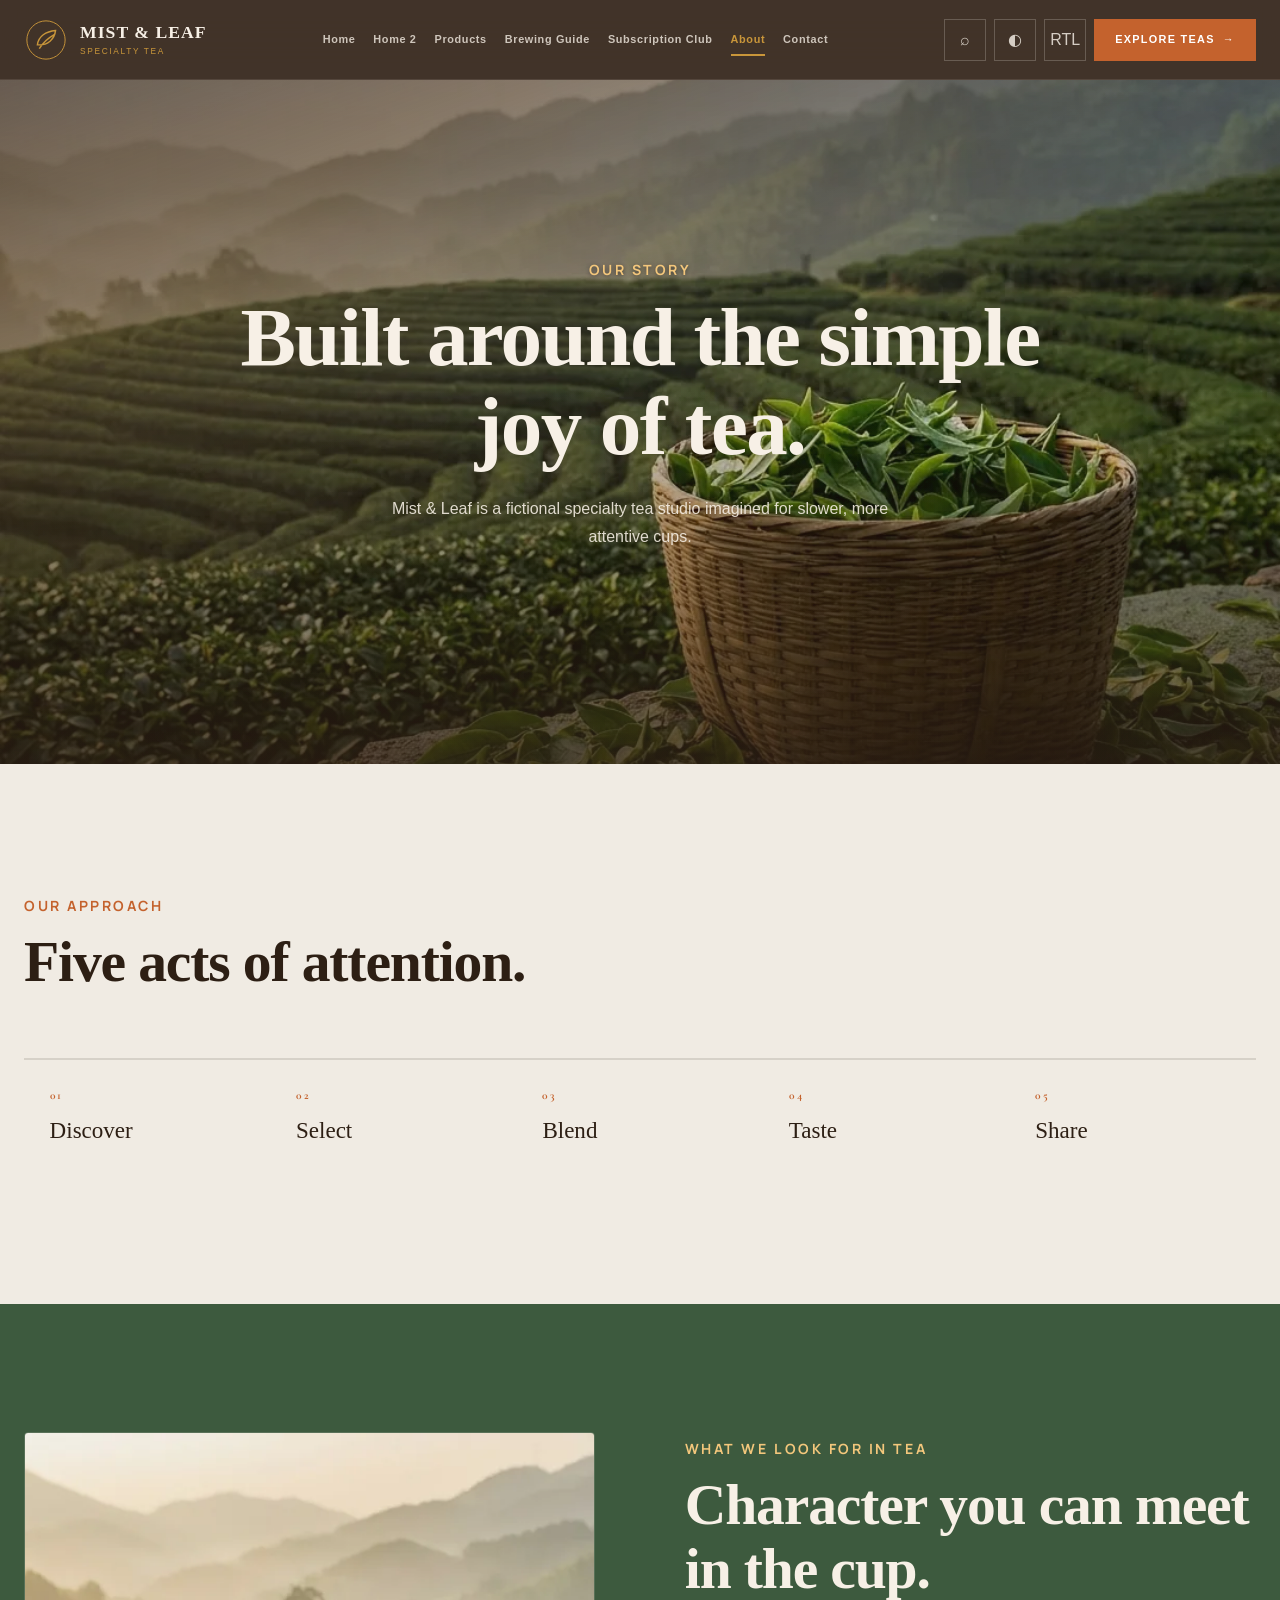
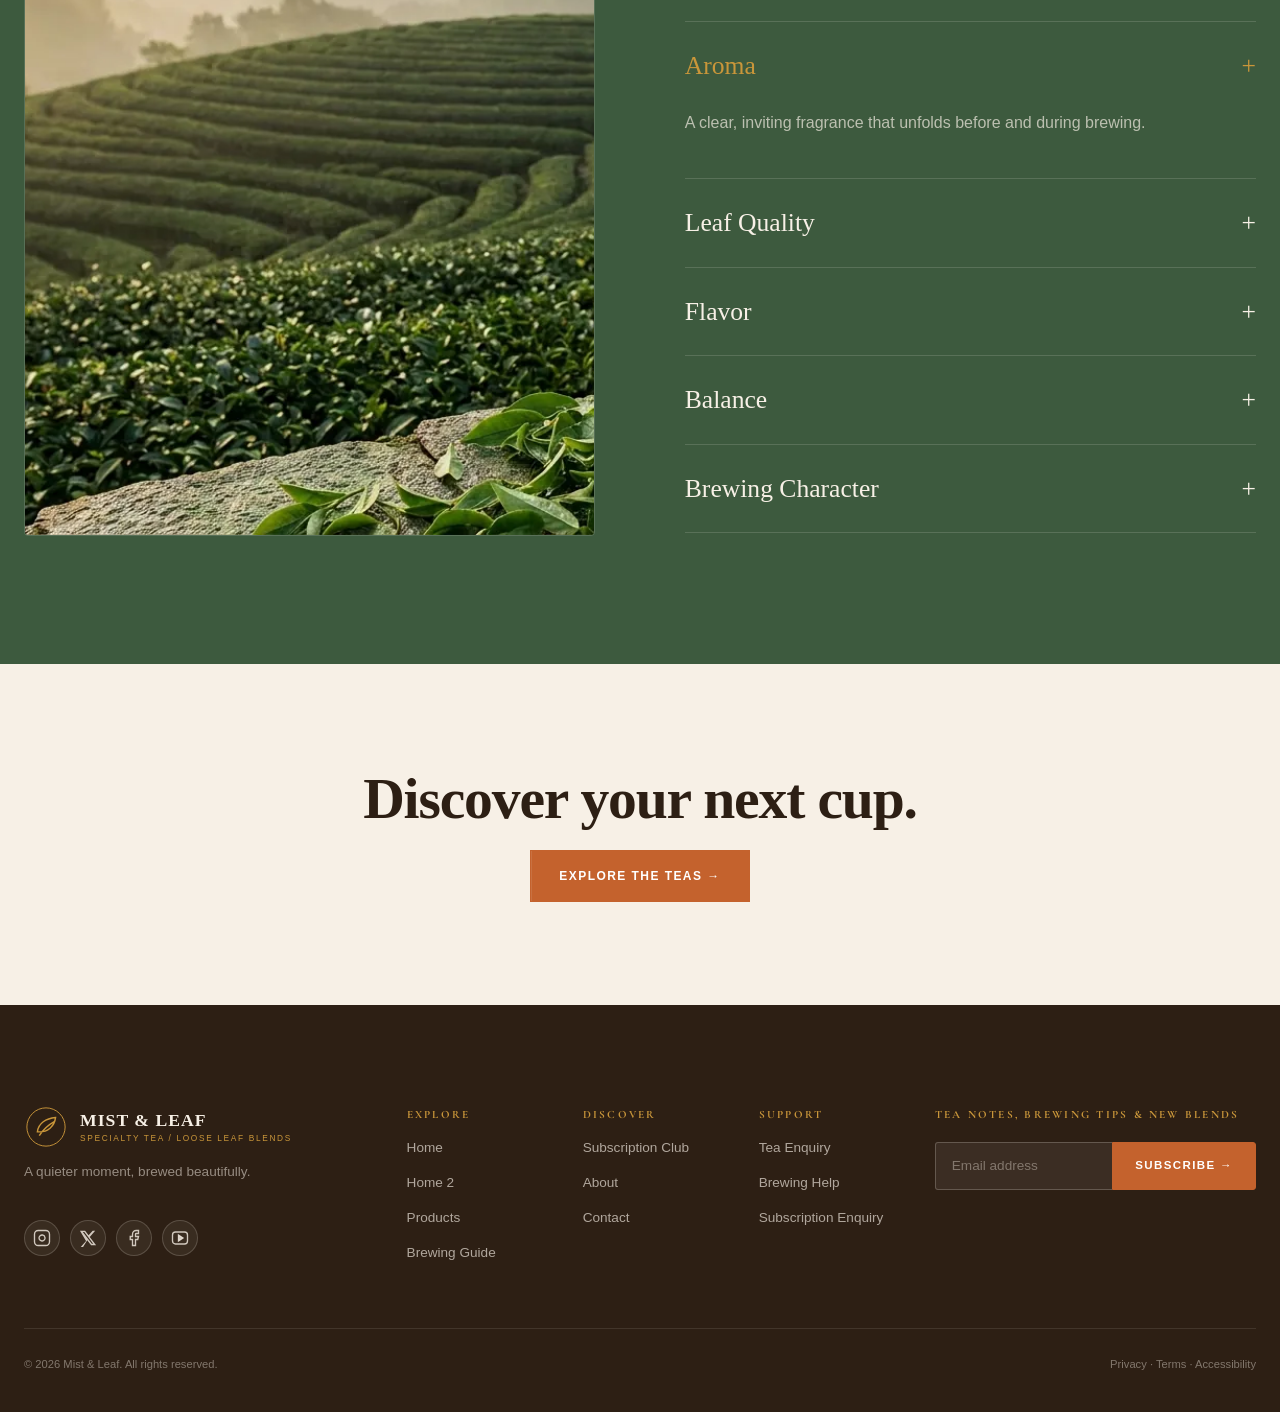
==== commit 9576e0cc: "Update product card images, responsive layouts, enquiry modal, and hamburger RTL alignment" ====
--- a/about.html
+++ b/about.html
@@ -1 +1 @@
-<!doctype html><html lang="en" dir="ltr"><head><meta charset="utf-8"><meta name="viewport" content="width=device-width,initial-scale=1"><meta name="description" content="Meet the fictional approach and values behind Mist & Leaf specialty tea."><meta property="og:title" content="About Mist & Leaf | Specialty Tea"><meta property="og:description" content="Meet the fictional approach and values behind Mist & Leaf specialty tea."><meta property="og:type" content="website"><meta property="og:image" content="assets/images/hero-tea.webp"><title>About Mist & Leaf | Specialty Tea</title><link rel="preconnect" href="https://fonts.googleapis.com"><link rel="preconnect" href="https://fonts.gstatic.com" crossorigin><link href="https://fonts.googleapis.com/css2?family=Cormorant+Garamond:wght@500;600;700&family=Manrope:wght@400;500;600;700&display=swap" rel="stylesheet"><link rel="icon" type="image/svg+xml" href="assets/images/favicon.svg"><link rel="stylesheet" href="assets/css/style.css"></head><body data-page="about"><a class="skip" href="#main">Skip to content</a><header class="site-header"><div class="container nav-wrap"><a class="brand" href="index.html"><svg viewBox="0 0 46 46" aria-hidden="true"><circle cx="23" cy="23" r="20" fill="none" stroke="currentColor"/><path d="M14 28c11 1 18-6 19-15-10 1-18 6-19 15Zm2 4c4-7 9-11 16-15" fill="none" stroke="currentColor" stroke-width="1.5"/></svg><span><b>MIST & LEAF</b><small>SPECIALTY TEA</small></span></a><nav class="desktop-nav" aria-label="Primary"><a href="index.html" class="">Home</a><a href="home-2.html" class="">Home 2</a><a href="products.html" class="">Products</a><a href="brewing-guide.html" class="">Brewing Guide</a><a href="subscription.html" class="">Subscription Club</a><a href="about.html" class="active">About</a><a href="contact.html" class="">Contact</a></nav><div class="nav-tools"><button class="icon-btn search-open" aria-label="Search">⌕</button><button class="icon-btn theme-toggle" aria-label="Toggle theme">◐</button><button class="icon-btn rtl-toggle" aria-label="Toggle text direction">RTL</button><a class="btn btn-sm" href="products.html">Explore teas <span class="arrow">→</span></a></div><button class="menu-open" aria-expanded="false" aria-controls="mobile-menu" aria-label="Open menu"><svg viewBox="0 0 24 24" width="22" height="22" fill="none" stroke="currentColor" stroke-width="2" stroke-linecap="round" stroke-linejoin="round" aria-hidden="true"><line x1="3" y1="6" x2="21" y2="6"></line><line x1="3" y1="12" x2="21" y2="12"></line><line x1="3" y1="18" x2="21" y2="18"></line></svg></button></div></header><div class="drawer-backdrop"></div><aside id="mobile-menu" class="mobile-drawer" aria-hidden="true"><button class="drawer-close" aria-label="Close menu">×</button><div class="brand"><svg viewBox="0 0 46 46" aria-hidden="true"><circle cx="23" cy="23" r="20" fill="none" stroke="currentColor"/><path d="M14 28c11 1 18-6 19-15-10 1-18 6-19 15Zm2 4c4-7 9-11 16-15" fill="none" stroke="currentColor" stroke-width="1.5"/></svg><span><b>MIST & LEAF</b><small>SPECIALTY TEA</small></span></div><nav><a href="index.html" class="">Home</a><a href="home-2.html" class="">Home 2</a><a href="products.html" class="">Products</a><a href="brewing-guide.html" class="">Brewing Guide</a><a href="subscription.html" class="">Subscription Club</a><a href="about.html" class="active">About</a><a href="contact.html" class="">Contact</a></nav><a class="btn" href="products.html">Explore the teas <span class="arrow">→</span></a><button class="drawer-action search-open"><span class="drawer-icon">⌕</span> Search teas & guides</button><button class="drawer-action theme-toggle"><span class="drawer-icon">◐</span> Light / Dark</button><button class="drawer-action rtl-toggle"><span class="drawer-icon">RTL</span> LTR / RTL</button></aside><main id="main"><section class="page-hero"><img class="hero-bg" src="assets/images/about-tea.webp" alt="Mist-covered tea garden in warm morning light" width="1200" height="800" loading="lazy"><div class="hero-shade"></div><div class="container"><span class="eyebrow">OUR STORY</span><h1>Built around the simple<br>joy of tea.</h1><p>Mist & Leaf is a fictional specialty tea studio imagined for slower, more attentive cups.</p></div></section><section class="section approach"><div class="container"><span class="eyebrow">OUR APPROACH</span><h2>Five acts of attention.</h2><div class="approach-row"><div><b>01</b><span>Discover</span></div><div><b>02</b><span>Select</span></div><div><b>03</b><span>Blend</span></div><div><b>04</b><span>Taste</span></div><div><b>05</b><span>Share</span></div></div></div></section><section class="section look-for dark-section"><div class="container split-grid"><div><img class="" src="assets/images/tea-garden.webp" alt="Tea leaves in a misty garden" width="1200" height="800" loading="lazy"></div><div><span class="eyebrow">WHAT WE LOOK FOR IN TEA</span><h2>Character you can meet in the cup.</h2><div class="accordion"><div class="acc-item"><button aria-expanded="true">Aroma<span>+</span></button><div class="acc-panel" ><p>A clear, inviting fragrance that unfolds before and during brewing.</p></div></div><div class="acc-item"><button aria-expanded="false">Leaf Quality<span>+</span></button><div class="acc-panel" hidden><p>Leaves with a style and texture appropriate to their tea tradition.</p></div></div><div class="acc-item"><button aria-expanded="false">Flavor<span>+</span></button><div class="acc-panel" hidden><p>A distinctive profile that remains expressive across the cup.</p></div></div><div class="acc-item"><button aria-expanded="false">Balance<span>+</span></button><div class="acc-panel" hidden><p>Ingredients that support one another without becoming muddled.</p></div></div><div class="acc-item"><button aria-expanded="false">Brewing Character<span>+</span></button><div class="acc-panel" hidden><p>A tea that responds gracefully to attentive preparation.</p></div></div></div></div></div></section><section class="section final-simple"><div class="container"><h2>Discover your next cup.</h2><a class="btn" href="products.html">Explore the teas →</a></div></section></main><footer class="footer"><div class="container footer-grid"><div><div class="brand"><svg viewBox="0 0 46 46" aria-hidden="true"><circle cx="23" cy="23" r="20" fill="none" stroke="currentColor"/><path d="M14 28c11 1 18-6 19-15-10 1-18 6-19 15Zm2 4c4-7 9-11 16-15" fill="none" stroke="currentColor" stroke-width="1.5"/></svg><span><b>MIST & LEAF</b><small>SPECIALTY TEA / LOOSE LEAF BLENDS</small></span></div><p>A quieter moment, brewed beautifully.</p><div class="social-icons"><a href="#" class="social-icon" aria-label="Instagram"><svg viewBox="0 0 24 24" width="18" height="18" fill="none" stroke="currentColor" stroke-width="1.8"><rect x="2" y="2" width="20" height="20" rx="5" ry="5"/><path d="M16 11.37A4 4 0 1 1 12.63 8 4 4 0 0 1 16 11.37z"/><line x1="17.5" y1="6.5" x2="17.51" y2="6.5"/></svg></a><a href="#" class="social-icon" aria-label="X"><svg viewBox="0 0 24 24" width="16" height="16" fill="currentColor"><path d="M18.244 2.25h3.308l-7.227 8.26 8.502 11.24H16.17l-5.214-6.817L4.99 24.75H1.68l7.73-8.835L1.254 2.25H8.08l4.713 6.231zm-1.161 17.52h1.833L7.084 4.126H5.117z"/></svg></a><a href="#" class="social-icon" aria-label="Facebook"><svg viewBox="0 0 24 24" width="18" height="18" fill="none" stroke="currentColor" stroke-width="1.8"><path d="M18 2h-3a5 5 0 0 0-5 5v3H7v4h3v8h4v-8h3l1-4h-4V7a1 1 0 0 1 1-1h3z"/></svg></a><a href="#" class="social-icon" aria-label="YouTube"><svg viewBox="0 0 24 24" width="18" height="18" fill="none" stroke="currentColor" stroke-width="1.8"><rect x="2" y="4" width="20" height="16" rx="4" ry="4"/><polygon points="10 8 16 12 10 16 10 8" fill="currentColor"/></svg></a></div></div><div><b>EXPLORE</b><a href="index.html">Home</a><a href="home-2.html">Home 2</a><a href="products.html">Products</a><a href="brewing-guide.html">Brewing Guide</a></div><div><b>DISCOVER</b><a href="subscription.html">Subscription Club</a><a href="about.html">About</a><a href="contact.html">Contact</a></div><div><b>SUPPORT</b><button data-enquiry="Tea Recommendation">Tea Enquiry</button><button data-enquiry="Brewing Help">Brewing Help</button><button data-enquiry="Subscription Enquiry">Subscription Enquiry</button></div><div class="newsletter"><b>TEA NOTES, BREWING TIPS & NEW BLENDS</b><form class="newsletter-form"><label class="sr-only" for="newsletter">Email address</label><input id="newsletter" type="email" required placeholder="Email address"><button class="btn">Subscribe →</button></form><small class="form-note"></small></div></div><div class="container footer-bottom"><span>© 2026 Mist & Leaf. All rights reserved.</span><span>Privacy · Terms · Accessibility</span></div></footer><div class="modal" id="search-modal" role="dialog" aria-modal="true" aria-labelledby="search-title"><div class="modal-panel search-panel"><button class="modal-close" aria-label="Close">×</button><span class="eyebrow">DISCOVER</span><h2 id="search-title">Search Mist & Leaf</h2><label for="site-search">Products, categories, guides and the club</label><input id="site-search" type="search" placeholder="Try “jasmine” or “brewing”" autocomplete="off"><div id="search-results" class="search-results"></div></div></div><div class="modal" id="product-modal" role="dialog" aria-modal="true" aria-labelledby="product-title"><div class="modal-panel product-modal-panel"><button class="modal-close" aria-label="Close">×</button><div id="product-detail"></div></div></div><div class="modal" id="enquiry-modal" role="dialog" aria-modal="true" aria-labelledby="enquiry-title"><div class="modal-panel enquiry-panel"><button class="modal-close" aria-label="Close">×</button><div class="form-head"><span class="eyebrow">A CONVERSATION OVER TEA</span><h2 id="enquiry-title">LET'S TALK TEA</h2></div><form id="enquiry-form" novalidate><div class="form-grid"><label>Full Name *<input name="name" required><small class="error"></small></label><label>Email *<input name="email" type="email" required><small class="error"></small></label><label>Phone<input name="phone" type="tel"><small class="error"></small></label><label>Enquiry Type *<select name="type" required><option value="">Choose one</option><option>Product Question</option><option>Tea Recommendation</option><option>Brewing Help</option><option>Subscription Enquiry</option><option>General Enquiry</option></select><small class="error"></small></label><label>Tea / Blend<input name="tea"></label><label>Preferred Tea Type<select name="preferred"><option>Mixed</option><option>Black</option><option>Green</option><option>Herbal</option><option>Blend</option></select></label><label>Flavor Preference<select name="flavor"><option>No Preference</option><option>Floral</option><option>Citrus</option><option>Spiced</option><option>Earthy</option><option>Fresh</option><option>Sweet</option></select></label><label class="full">Message *<textarea name="message" required rows="4"></textarea><small class="error"></small></label></div><div class="form-actions"><button class="btn" type="submit">Send enquiry →</button><button class="text-btn modal-close" type="button">Maybe later</button></div></form><div id="enquiry-success" class="success" hidden><h3>ENQUIRY RECEIVED</h3><p>Thanks — your enquiry has been prepared for the Mist & Leaf team.</p><button class="btn modal-close">Close</button></div></div></div><button class="back-top" aria-label="Back to top">↑</button><script src="assets/js/main.js" defer></script></body></html>+<!doctype html><html lang="en" dir="ltr"><head><meta charset="utf-8"><meta name="viewport" content="width=device-width,initial-scale=1"><meta name="description" content="Meet the fictional approach and values behind Mist & Leaf specialty tea."><meta property="og:title" content="About Mist & Leaf | Specialty Tea"><meta property="og:description" content="Meet the fictional approach and values behind Mist & Leaf specialty tea."><meta property="og:type" content="website"><meta property="og:image" content="assets/images/hero-tea.webp"><title>About Mist & Leaf | Specialty Tea</title><link rel="preconnect" href="https://fonts.googleapis.com"><link rel="preconnect" href="https://fonts.gstatic.com" crossorigin><link href="https://fonts.googleapis.com/css2?family=Cormorant+Garamond:wght@500;600;700&family=Manrope:wght@400;500;600;700&display=swap" rel="stylesheet"><link rel="icon" type="image/svg+xml" href="assets/images/favicon.svg"><link rel="stylesheet" href="assets/css/style.css"></head><body data-page="about"><a class="skip" href="#main">Skip to content</a><header class="site-header"><div class="container nav-wrap"><a class="brand" href="index.html"><svg viewBox="0 0 46 46" aria-hidden="true"><circle cx="23" cy="23" r="20" fill="none" stroke="currentColor"/><path d="M14 28c11 1 18-6 19-15-10 1-18 6-19 15Zm2 4c4-7 9-11 16-15" fill="none" stroke="currentColor" stroke-width="1.5"/></svg><span><b>MIST & LEAF</b><small>SPECIALTY TEA</small></span></a><nav class="desktop-nav" aria-label="Primary"><a href="index.html" class="">Home</a><a href="home-2.html" class="">Home 2</a><a href="products.html" class="">Products</a><a href="brewing-guide.html" class="">Brewing Guide</a><a href="subscription.html" class="">Subscription Club</a><a href="about.html" class="active">About</a><a href="contact.html" class="">Contact</a></nav><div class="nav-tools"><button class="icon-btn search-open" aria-label="Search">⌕</button><button class="icon-btn theme-toggle" aria-label="Toggle theme">◐</button><button class="icon-btn rtl-toggle" aria-label="Toggle text direction">RTL</button><a class="btn btn-sm" href="products.html">Explore teas <span class="arrow">→</span></a></div><button class="menu-open" aria-expanded="false" aria-controls="mobile-menu" aria-label="Open menu"><svg viewBox="0 0 24 24" width="22" height="22" fill="none" stroke="currentColor" stroke-width="2" stroke-linecap="round" stroke-linejoin="round" aria-hidden="true"><line x1="3" y1="6" x2="21" y2="6"></line><line x1="3" y1="12" x2="21" y2="12"></line><line x1="3" y1="18" x2="21" y2="18"></line></svg></button></div></header><div class="drawer-backdrop"></div><aside id="mobile-menu" class="mobile-drawer" aria-hidden="true"><button class="drawer-close" aria-label="Close menu">×</button><div class="brand"><svg viewBox="0 0 46 46" aria-hidden="true"><circle cx="23" cy="23" r="20" fill="none" stroke="currentColor"/><path d="M14 28c11 1 18-6 19-15-10 1-18 6-19 15Zm2 4c4-7 9-11 16-15" fill="none" stroke="currentColor" stroke-width="1.5"/></svg><span><b>MIST & LEAF</b><small>SPECIALTY TEA</small></span></div><nav><a href="index.html" class="">Home</a><a href="home-2.html" class="">Home 2</a><a href="products.html" class="">Products</a><a href="brewing-guide.html" class="">Brewing Guide</a><a href="subscription.html" class="">Subscription Club</a><a href="about.html" class="active">About</a><a href="contact.html" class="">Contact</a></nav><a class="btn" href="products.html">Explore the teas <span class="arrow">→</span></a><button class="drawer-action search-open"><span class="drawer-icon">⌕</span> Search teas & guides</button><button class="drawer-action theme-toggle"><span class="drawer-icon">◐</span> Light / Dark</button><button class="drawer-action rtl-toggle"><span class="drawer-icon">RTL</span> LTR / RTL</button></aside><main id="main"><section class="page-hero"><img class="hero-bg" src="assets/images/about-tea.webp" alt="Mist-covered tea garden in warm morning light" width="1200" height="800" loading="lazy"><div class="hero-shade"></div><div class="container"><span class="eyebrow">OUR STORY</span><h1>Built around the simple<br>joy of tea.</h1><p>Mist & Leaf is a fictional specialty tea studio imagined for slower, more attentive cups.</p></div></section><section class="section approach"><div class="container"><span class="eyebrow">OUR APPROACH</span><h2>Five acts of attention.</h2><div class="approach-row"><div><b>01</b><span>Discover</span></div><div><b>02</b><span>Select</span></div><div><b>03</b><span>Blend</span></div><div><b>04</b><span>Taste</span></div><div><b>05</b><span>Share</span></div></div></div></section><section class="section look-for dark-section"><div class="container split-grid"><div><img class="" src="assets/images/tea-garden.webp" alt="Tea leaves in a misty garden" width="1200" height="800" loading="lazy"></div><div><span class="eyebrow">WHAT WE LOOK FOR IN TEA</span><h2>Character you can meet in the cup.</h2><div class="accordion"><div class="acc-item"><button aria-expanded="true">Aroma<span>+</span></button><div class="acc-panel" ><p>A clear, inviting fragrance that unfolds before and during brewing.</p></div></div><div class="acc-item"><button aria-expanded="false">Leaf Quality<span>+</span></button><div class="acc-panel" hidden><p>Leaves with a style and texture appropriate to their tea tradition.</p></div></div><div class="acc-item"><button aria-expanded="false">Flavor<span>+</span></button><div class="acc-panel" hidden><p>A distinctive profile that remains expressive across the cup.</p></div></div><div class="acc-item"><button aria-expanded="false">Balance<span>+</span></button><div class="acc-panel" hidden><p>Ingredients that support one another without becoming muddled.</p></div></div><div class="acc-item"><button aria-expanded="false">Brewing Character<span>+</span></button><div class="acc-panel" hidden><p>A tea that responds gracefully to attentive preparation.</p></div></div></div></div></div></section><section class="section final-simple"><div class="container"><h2>Discover your next cup.</h2><a class="btn" href="products.html">Explore the teas →</a></div></section></main><footer class="footer"><div class="container footer-grid"><div><div class="brand"><svg viewBox="0 0 46 46" aria-hidden="true"><circle cx="23" cy="23" r="20" fill="none" stroke="currentColor"/><path d="M14 28c11 1 18-6 19-15-10 1-18 6-19 15Zm2 4c4-7 9-11 16-15" fill="none" stroke="currentColor" stroke-width="1.5"/></svg><span><b>MIST & LEAF</b><small>SPECIALTY TEA / LOOSE LEAF BLENDS</small></span></div><p>A quieter moment, brewed beautifully.</p><div class="social-icons"><a href="#" class="social-icon" aria-label="Instagram"><svg viewBox="0 0 24 24" width="18" height="18" fill="none" stroke="currentColor" stroke-width="1.8"><rect x="2" y="2" width="20" height="20" rx="5" ry="5"/><path d="M16 11.37A4 4 0 1 1 12.63 8 4 4 0 0 1 16 11.37z"/><line x1="17.5" y1="6.5" x2="17.51" y2="6.5"/></svg></a><a href="#" class="social-icon" aria-label="X"><svg viewBox="0 0 24 24" width="16" height="16" fill="currentColor"><path d="M18.244 2.25h3.308l-7.227 8.26 8.502 11.24H16.17l-5.214-6.817L4.99 24.75H1.68l7.73-8.835L1.254 2.25H8.08l4.713 6.231zm-1.161 17.52h1.833L7.084 4.126H5.117z"/></svg></a><a href="#" class="social-icon" aria-label="Facebook"><svg viewBox="0 0 24 24" width="18" height="18" fill="none" stroke="currentColor" stroke-width="1.8"><path d="M18 2h-3a5 5 0 0 0-5 5v3H7v4h3v8h4v-8h3l1-4h-4V7a1 1 0 0 1 1-1h3z"/></svg></a><a href="#" class="social-icon" aria-label="YouTube"><svg viewBox="0 0 24 24" width="18" height="18" fill="none" stroke="currentColor" stroke-width="1.8"><rect x="2" y="4" width="20" height="16" rx="4" ry="4"/><polygon points="10 8 16 12 10 16 10 8" fill="currentColor"/></svg></a></div></div><div><b>EXPLORE</b><a href="index.html">Home</a><a href="home-2.html">Home 2</a><a href="products.html">Products</a><a href="brewing-guide.html">Brewing Guide</a></div><div><b>DISCOVER</b><a href="subscription.html">Subscription Club</a><a href="about.html">About</a><a href="contact.html">Contact</a></div><div><b>SUPPORT</b><button data-enquiry="Tea Recommendation">Tea Enquiry</button><button data-enquiry="Brewing Help">Brewing Help</button><button data-enquiry="Subscription Enquiry">Subscription Enquiry</button></div><div class="newsletter"><b>TEA NOTES, BREWING TIPS & NEW BLENDS</b><form class="newsletter-form"><label class="sr-only" for="newsletter">Email address</label><input id="newsletter" type="email" required placeholder="Email address"><button class="btn">Subscribe →</button></form><small class="form-note"></small></div></div><div class="container footer-bottom"><span>© 2026 Mist & Leaf. All rights reserved.</span><span>Privacy · Terms · Accessibility</span></div></footer><div class="modal" id="search-modal" role="dialog" aria-modal="true" aria-labelledby="search-title"><div class="modal-panel search-panel"><button class="modal-close" aria-label="Close">×</button><span class="eyebrow">DISCOVER</span><h2 id="search-title">Search Mist & Leaf</h2><label for="site-search">Products, categories, guides and the club</label><input id="site-search" type="search" placeholder="Try “jasmine” or “brewing”" autocomplete="off"><div id="search-results" class="search-results"></div></div></div><div class="modal" id="product-modal" role="dialog" aria-modal="true" aria-labelledby="product-title"><div class="modal-panel product-modal-panel"><button class="modal-close" aria-label="Close">×</button><div id="product-detail"></div></div></div><div class="modal" id="enquiry-modal" role="dialog" aria-modal="true" aria-labelledby="enquiry-title"><div class="modal-panel enquiry-panel"><button class="modal-close" aria-label="Close">×</button><div class="form-head"><span class="eyebrow">A CONVERSATION OVER TEA</span><h2 id="enquiry-title">LET'S TALK TEA</h2></div><form id="enquiry-form" novalidate><div class="form-grid"><label>Full Name *<input name="name" required><small class="error"></small></label><label>Email *<input name="email" type="email" required><small class="error"></small></label><label>Phone<input name="phone" type="tel"><small class="error"></small></label><label>Enquiry Type *<select name="type" required><option value="">Choose one</option><option>Product Question</option><option>Tea Recommendation</option><option>Brewing Help</option><option>Subscription Enquiry</option><option>General Enquiry</option></select><small class="error"></small></label><label>Tea / Blend<input name="tea"></label><label>Preferred Tea Type<select name="preferred"><option>Mixed</option><option>Black</option><option>Green</option><option>Herbal</option><option>Blend</option></select></label><label>Flavor Preference<select name="flavor"><option>No Preference</option><option>Floral</option><option>Citrus</option><option>Spiced</option><option>Earthy</option><option>Fresh</option><option>Sweet</option></select></label><label class="full">Message *<textarea name="message" required rows="4"></textarea><small class="error"></small></label></div><div class="form-actions"><button class="btn" type="submit">Send enquiry →</button></div></form><div id="enquiry-success" class="success" hidden><h3>ENQUIRY RECEIVED</h3><p>Thanks — your enquiry has been prepared for the Mist & Leaf team.</p><button class="btn modal-close">Close</button></div></div></div><button class="back-top" aria-label="Back to top">↑</button><script src="assets/js/main.js" defer></script></body></html>
--- a/assets/css/style.css
+++ b/assets/css/style.css
@@ -65,8 +65,8 @@
 .btn:hover,.ghost-btn:hover{transform:translateY(-3px);box-shadow:0 14px 36px rgba(196,98,45,.3)}
 .btn-sm{min-height:42px;padding:10px 20px;font-size:.68rem}
 .ghost-btn{background:transparent;color:var(--terracotta);border-color:var(--terracotta)}
-.ghost-btn.light{color:#fff;border-color:rgba(255,255,255,.5)}
-.ghost-btn.light:hover{background:rgba(255,255,255,.1);color:#fff}
+.ghost-btn.light,.final-cta .ghost-btn{color:#fff;border-color:rgba(255,255,255,.85);background:rgba(0,0,0,.22);text-shadow:0 1px 3px rgba(0,0,0,.4)}
+.ghost-btn.light:hover,.final-cta .ghost-btn:hover{background:rgba(255,255,255,.2);border-color:#fff;color:#fff}
 .ghost-btn.dark{color:var(--ink);border-color:var(--line)}
 .text-link{display:inline-flex;align-items:center;gap:6px;background:none!important;border:0;padding-inline:0;border-block-end:1px solid currentColor;font-size:.85rem;font-weight:600;letter-spacing:.04em;transition:gap .25s,opacity .25s}
 .text-link:hover{gap:12px;opacity:.7}
@@ -105,12 +105,14 @@
 .mobile-drawer::-webkit-scrollbar-track{background:transparent}
 .mobile-drawer.open{transform:none}
 .mobile-drawer nav{display:flex;flex-direction:column;border-block-start:1px solid rgba(247,240,230,.12);padding-block-start:8px}
-.mobile-drawer nav a{padding:13px 0;border-block-end:1px solid rgba(247,240,230,.08);font-family:var(--serif);font-size:1.5rem;transition:color .2s,padding-inline-start .2s}
-.mobile-drawer nav a:hover{color:var(--gold);padding-inline-start:10px}
+.mobile-drawer nav a{padding:13px 0;border-block-end:1px solid rgba(247,240,230,.08);font-family:var(--serif);font-size:1.5rem;color:rgba(247,240,230,.78);position:relative;transition:color .2s,padding-inline-start .2s}
+.mobile-drawer nav a:hover,.mobile-drawer nav a.active{color:var(--gold);padding-inline-start:14px;font-weight:700}
+.mobile-drawer nav a.active::before{content:'';position:absolute;inset-inline-start:0;inset-block-start:50%;transform:translateY(-50%);width:4px;height:24px;background:var(--gold);border-radius:2px}
 .drawer-close{position:absolute;inset-inline-end:24px;inset-block-start:24px;background:none;border:1px solid rgba(247,240,230,.2);color:#f7f0e6;font-size:1.5rem;width:44px;height:44px;cursor:pointer}
 .drawer-action{display:flex;align-items:center;gap:14px;background:rgba(247,240,230,.05);color:rgba(247,240,230,.88);border:1px solid rgba(247,240,230,.16);padding:10px 16px;text-align:start;font-size:.78rem;font-weight:600;letter-spacing:.08em;transition:all .2s;flex-shrink:0;border-radius:4px}
 .drawer-action:hover{background:rgba(247,240,230,.12);color:#f7f0e6;border-color:var(--gold)}
-.drawer-icon{display:inline-flex;align-items:center;justify-content:center;width:32px;height:32px;border-radius:50%;border:1px solid rgba(247,240,230,.25);color:var(--gold);font-size:.9rem;font-weight:700;flex-shrink:0}
+.drawer-icon{display:inline-flex;align-items:center;justify-content:center;width:32px;height:32px;min-width:32px;border-radius:50%;border:1px solid rgba(247,240,230,.25);color:var(--gold);font-size:.82rem;font-weight:700;line-height:1;white-space:nowrap;text-align:center;box-sizing:border-box;flex-shrink:0}
+.rtl-toggle .drawer-icon{font-size:.62rem;letter-spacing:0;font-family:var(--sans)}
 [dir=rtl] .mobile-drawer{transform:translateX(-110%)}[dir=rtl] .mobile-drawer.open{transform:none}
 
 /* ══════════════════════════════════════
@@ -144,6 +146,8 @@
 ══════════════════════════════════════ */
 .signature{background:var(--fog)}
 .signature .section-head{border-block-end:1px solid var(--line);padding-block-end:clamp(24px,3vw,44px);margin-block-end:clamp(36px,4.5vw,60px);text-align:center;align-items:center}
+.signature-actions{display:flex;justify-content:center;margin-block-start:clamp(24px,3vw,40px)}
+.signature .text-link{display:inline-flex;margin-inline:auto}
 
 /* Editorial Grid */
 .editorial-grid{display:grid;grid-template-columns:1.15fr 1fr;gap:clamp(20px,2.8vw,36px);margin-block-end:clamp(36px,4.5vw,56px);align-items:stretch}
@@ -580,6 +584,11 @@
 .membership-list article button:hover{color:var(--terracotta)}
 .membership-list .featured{background:var(--leaf);color:#f7f0e6}
 .membership-list .featured:hover{background:var(--sage)}
+.membership-list .featured>span{color:var(--gold)}
+.membership-list .featured h3{color:#ffffff}
+.membership-list .featured p{color:rgba(247,240,230,.92)}
+.membership-list .featured button{color:rgba(247,240,230,.9);border-color:rgba(247,240,230,.5)}
+.membership-list .featured button:hover{color:var(--gold);border-color:var(--gold)}
 .timeline-section{background:var(--leaf);color:#f7f0e6;text-align:center}
 .timeline-section .eyebrow{margin-inline:auto;margin-block-end:10px}
 .timeline-section>div>h2{text-align:center;margin-inline:auto}
@@ -594,9 +603,18 @@
 fieldset{border:0;padding:0;margin:0}
 legend{font-family:var(--accent);font-size:.75rem;font-weight:600;letter-spacing:.16em;text-transform:uppercase;margin-block-end:12px;color:var(--terracotta)}
 .choice-row{display:flex;flex-wrap:wrap;gap:8px}
+.choice-row label{cursor:pointer}
 .choice-row input{position:absolute;opacity:0;width:1px}
-.choice-row span{display:block;padding:11px 16px;border:1px solid var(--line);cursor:pointer;font-size:.82rem;transition:background .2s,border-color .2s}
-.choice-row input:checked+span{background:var(--terracotta);color:#fff;border-color:var(--terracotta)}
+.choice-row span{display:block;padding:11px 16px;border:1px solid var(--line);cursor:pointer;font-size:.82rem;border-radius:3px;transition:all .25s var(--ease-out)}
+.choice-row label:hover span,
+.choice-row span:hover{border-color:var(--terracotta);color:var(--terracotta);background:rgba(196,98,45,.08);transform:translateY(-2px);box-shadow:0 4px 12px rgba(196,98,45,.15)}
+html[data-theme=dark] .choice-row label:hover span,
+html[data-theme=dark] .choice-row span:hover{border-color:var(--gold);color:var(--gold);background:rgba(201,150,58,.15);box-shadow:0 4px 14px rgba(0,0,0,.35)}
+.choice-row input:checked+span{background:var(--terracotta)!important;color:#fff!important;border-color:var(--terracotta)!important;transform:translateY(-1px);box-shadow:0 4px 14px rgba(196,98,45,.3)}
+.choice-row label:hover input:checked+span{background:var(--clay)!important;border-color:var(--clay)!important}
+.preferences select,#preference-form select{cursor:pointer;border-radius:3px;transition:border-color .25s,background .25s,box-shadow .25s}
+.preferences select:hover,#preference-form select:hover{border-color:var(--terracotta);box-shadow:0 2px 8px rgba(196,98,45,.15)}
+html[data-theme=dark] .preferences select:hover,html[data-theme=dark] #preference-form select:hover{border-color:var(--gold);background:rgba(247,240,230,.06)}
 .inline-success{border-inline-start:3px solid var(--terracotta);padding:clamp(16px,2vw,28px);background:var(--fog)}
 .approach{background:var(--fog)}
 .approach-row{display:grid;grid-template-columns:repeat(5,1fr);margin-block-start:clamp(40px,5vw,80px)}
@@ -641,10 +659,13 @@
 .footer-grid button{background:none;border:0;color:rgba(247,240,230,.65);padding:0;font-size:.85rem;text-align:start;transition:color .2s}
 .footer-grid button:hover{color:var(--gold)}
 .footer p{color:rgba(247,240,230,.52);font-size:.85rem;line-height:1.6}
-.newsletter-form{display:grid;grid-template-columns:1fr auto;width:100%;margin-block-start:4px}
-.newsletter-form input{background:rgba(247,240,230,.07);color:#f7f0e6;border:1px solid rgba(247,240,230,.18);padding:13px 16px}
+.newsletter{width:100%}
+.newsletter-form{display:flex;width:100%;margin-block-start:6px;align-items:stretch}
+.newsletter-form input{flex:1;min-width:0;height:48px;background:rgba(247,240,230,.07);color:#f7f0e6;border:1px solid rgba(247,240,230,.22);border-inline-end:none;border-start-start-radius:3px;border-end-start-radius:3px;border-start-end-radius:0;border-end-end-radius:0;padding:0 16px;font-size:.85rem;line-height:1;box-sizing:border-box;transition:border-color .2s,background .2s}
 .newsletter-form input::placeholder{color:rgba(247,240,230,.38)}
-.newsletter-form .btn{background:var(--terracotta);border-color:var(--terracotta)}
+.newsletter-form input:focus{outline:none;border-color:var(--gold);background:rgba(247,240,230,.12);box-shadow:inset 0 0 0 1px var(--gold)}
+.newsletter-form .btn{height:48px;min-height:48px;padding:0 22px;background:var(--terracotta);border:1px solid var(--terracotta);border-start-start-radius:0;border-end-start-radius:0;border-start-end-radius:3px;border-end-end-radius:3px;color:#fff;white-space:nowrap;flex-shrink:0;font-size:.72rem;letter-spacing:.12em;box-sizing:border-box;transform:none!important;box-shadow:none!important}
+.newsletter-form .btn:hover{background:var(--clay);border-color:var(--clay)}
 .footer .social-icons{margin-block-start:6px;gap:10px}
 .footer .social-icon{width:36px;height:36px;background:rgba(247,240,230,.06);border-color:rgba(247,240,230,.18);color:rgba(247,240,230,.8)}
 .footer .social-icon:hover{background:var(--terracotta);border-color:var(--terracotta);color:#fff;transform:translateY(-2px);box-shadow:0 6px 16px rgba(196,98,45,.35)}
@@ -656,8 +677,8 @@
 .modal{position:fixed;inset:0;z-index:100;display:none;place-items:center;padding:16px;background:rgba(45,31,20,.76);backdrop-filter:blur(14px);opacity:0}
 .modal.open{display:grid;animation:fadeIn .3s forwards}
 .modal-panel{position:relative;width:min(940px,100%);max-height:calc(100svh - 32px);overflow-y:auto;background:var(--paper);color:var(--ink);padding:clamp(28px,5vw,68px);border:1px solid var(--line);transform:scale(.97);animation:scaleIn .3s forwards}
-.modal-close{position:absolute;inset-inline-end:16px;inset-block-start:16px;width:44px;height:44px;background:transparent;border:1px solid var(--line);font-size:1.3rem;z-index:2;transition:background .2s}
-.modal-close:hover{background:var(--fog)}
+.modal-close{position:absolute;inset-inline-end:16px;inset-block-start:16px;width:38px;height:38px;background:transparent;border:1px solid var(--line);border-radius:4px;font-size:1.35rem;line-height:1;display:flex;align-items:center;justify-content:center;z-index:10;cursor:pointer;color:var(--ink);transition:all .2s}
+.modal-close:hover{background:var(--fog);border-color:var(--terracotta);color:var(--terracotta)}
 .search-panel{max-width:760px;text-align:center}
 .search-panel .eyebrow{margin-inline:auto}
 .search-panel h2{text-align:center}
@@ -681,8 +702,8 @@
 .text-btn{background:none;border:0;border-block-end:1px solid currentColor;font-size:.82rem}
 .success{text-align:center;padding-block:48px}
 .success h3{color:var(--terracotta);font-size:1.4rem;margin-block-end:12px}
-.form-head{margin-block-end:32px;text-align:center}
-.form-head .eyebrow{margin-inline:auto}
+.form-head{margin-block-end:28px;text-align:center;padding-inline:40px}
+.form-head .eyebrow{margin-inline:auto;display:block}
 .form-head h2{text-align:center;margin-inline:auto}
 
 /* ══════════════════════════════════════
@@ -745,9 +766,16 @@
   .drawer-backdrop.open{display:block}
   .mobile-drawer{display:flex}
   .tea-strip{grid-template-columns:repeat(2,1fr)}
-  .h2-grid{grid-template-columns:1fr}
+  .h2-grid{grid-template-columns:1fr;text-align:center}
+  .h2-grid>div:first-child{display:flex;flex-direction:column;align-items:center;text-align:center}
+  .h2-grid h1,.h2-grid p{text-align:center;margin-inline:auto}
+  .h2-grid .eyebrow{margin-inline:auto}
+  .h2-grid .btn{margin-inline:auto}
+  .pour-frame{max-width:720px;margin-inline:auto;width:100%}
   .pour-frame img{height:480px}
   .technical{inset-inline-start:16px;inset-block-end:16px}
+  .product-grid{grid-template-columns:1fr}
+  .product-card{grid-template-columns:minmax(320px,.9fr) 1.1fr;min-height:360px}
 }
 
 /* ══════════════════════════════════════
@@ -760,15 +788,16 @@
   .tea-stack{grid-template-rows:auto}
   .mini-tea.image-card{grid-template-columns:140px 1fr}
   .split-grid,.type-display,.magazine,.lab-grid,.h2-grid{grid-template-columns:1fr}
-  .type-display>div{padding-block-start:0}
+  .type-display>div{padding-block-start:0;text-align:center;display:flex;flex-direction:column;align-items:center}
+  .type-display p{text-align:center;margin-inline:auto}
+  .type-display dl{text-align:center;margin-inline:auto;width:100%;max-width:44ch}
+  .type-display .btn{margin-inline:auto}
   .image-frame::after{display:none}
   .image-frame img,.look-for img,.preferences img{height:420px}
   .type-display img{height:380px}
   .product-grid{grid-template-columns:1fr}
   .guide-mosaic{grid-template-columns:1fr 1fr}
   .brew-values,.check-grid{grid-template-columns:1fr 1fr}
-  .footer-grid{grid-template-columns:1fr 1fr 1fr}
-  .footer-grid>div:first-child,.newsletter{grid-column:1/-1}
   .approach-row{grid-template-columns:repeat(3,1fr)}
   .timeline{display:flex;flex-direction:column;max-width:380px;margin-block-start:clamp(32px,5vw,48px);margin-inline:auto;padding-inline-start:28px;padding-inline-end:0;padding-block:0;border-inline-start:2px solid rgba(247,240,230,.22);position:relative;text-align:start;gap:0}
   .timeline li{border-block-start:none;padding-block:0 clamp(24px,3.5vw,32px);padding-inline-start:16px;padding-inline-end:0;position:relative;display:flex;flex-direction:column;align-items:flex-start}
@@ -800,14 +829,19 @@
   .choice-row{display:grid;grid-template-columns:1fr 1fr}
   .approach-row{grid-template-columns:1fr 1fr}
   .contact-info dl{grid-template-columns:1fr}
-  .footer-grid{grid-template-columns:1fr}
-  .footer-grid>div,.footer-grid>div:first-child,.newsletter{grid-column:1;text-align:center;align-items:center}
+  .footer-grid{grid-template-columns:1fr;justify-items:center;gap:clamp(28px,4vw,40px)}
+  .footer-grid>div,.footer-grid>div:first-child{grid-column:1;text-align:center;align-items:center;justify-content:center;width:100%;margin-inline:auto}
   .footer .social-icons{justify-content:center}
-  .newsletter-form{grid-template-columns:1fr}
+  .newsletter{grid-column:1;width:100%;max-width:480px;margin-inline:auto;display:flex;flex-direction:column;align-items:center;text-align:center}
+  .newsletter>b{text-align:center;width:100%;display:block;margin-block-end:8px}
+  .newsletter-form{display:flex;flex-direction:row;width:100%;margin-inline:auto;align-items:stretch}
+  .form-note{text-align:center;width:100%}
   .footer-bottom{flex-direction:column;text-align:center;gap:8px}
   .form-grid{grid-template-columns:1fr}
   .form-grid .full{grid-column:auto}
-  .modal-panel{padding:44px 20px 28px}
+  .modal-panel{padding:52px 20px 28px}
+  .form-head{padding-inline:16px;margin-block-end:20px}
+  .modal-close{inset-inline-end:12px;inset-block-start:12px;width:36px;height:36px;font-size:1.25rem}
   .product-modal-panel{padding:0}
   .product-detail-copy{padding:24px 18px}
   .product-detail-grid>img{height:280px}
@@ -816,6 +850,15 @@
   .form-actions .btn{width:100%}
 }
 
+@media(max-width:520px){
+  .newsletter{width:100%;max-width:100%;text-align:center;align-items:center}
+  .newsletter>b{text-align:center;width:100%;display:block;margin-block-end:8px;font-size:.66rem}
+  .newsletter-form{display:flex;flex-direction:row;width:100%;align-items:stretch}
+  .newsletter-form input{padding:0 12px;font-size:.8rem}
+  .newsletter-form .btn{padding:0 14px;font-size:.68rem;letter-spacing:.08em}
+  .form-note{text-align:center;width:100%}
+}
+
 @media(prefers-reduced-motion:reduce){
   html{scroll-behavior:auto}
   *,*::before,*::after{animation-duration:.01ms!important;transition-duration:.01ms!important}
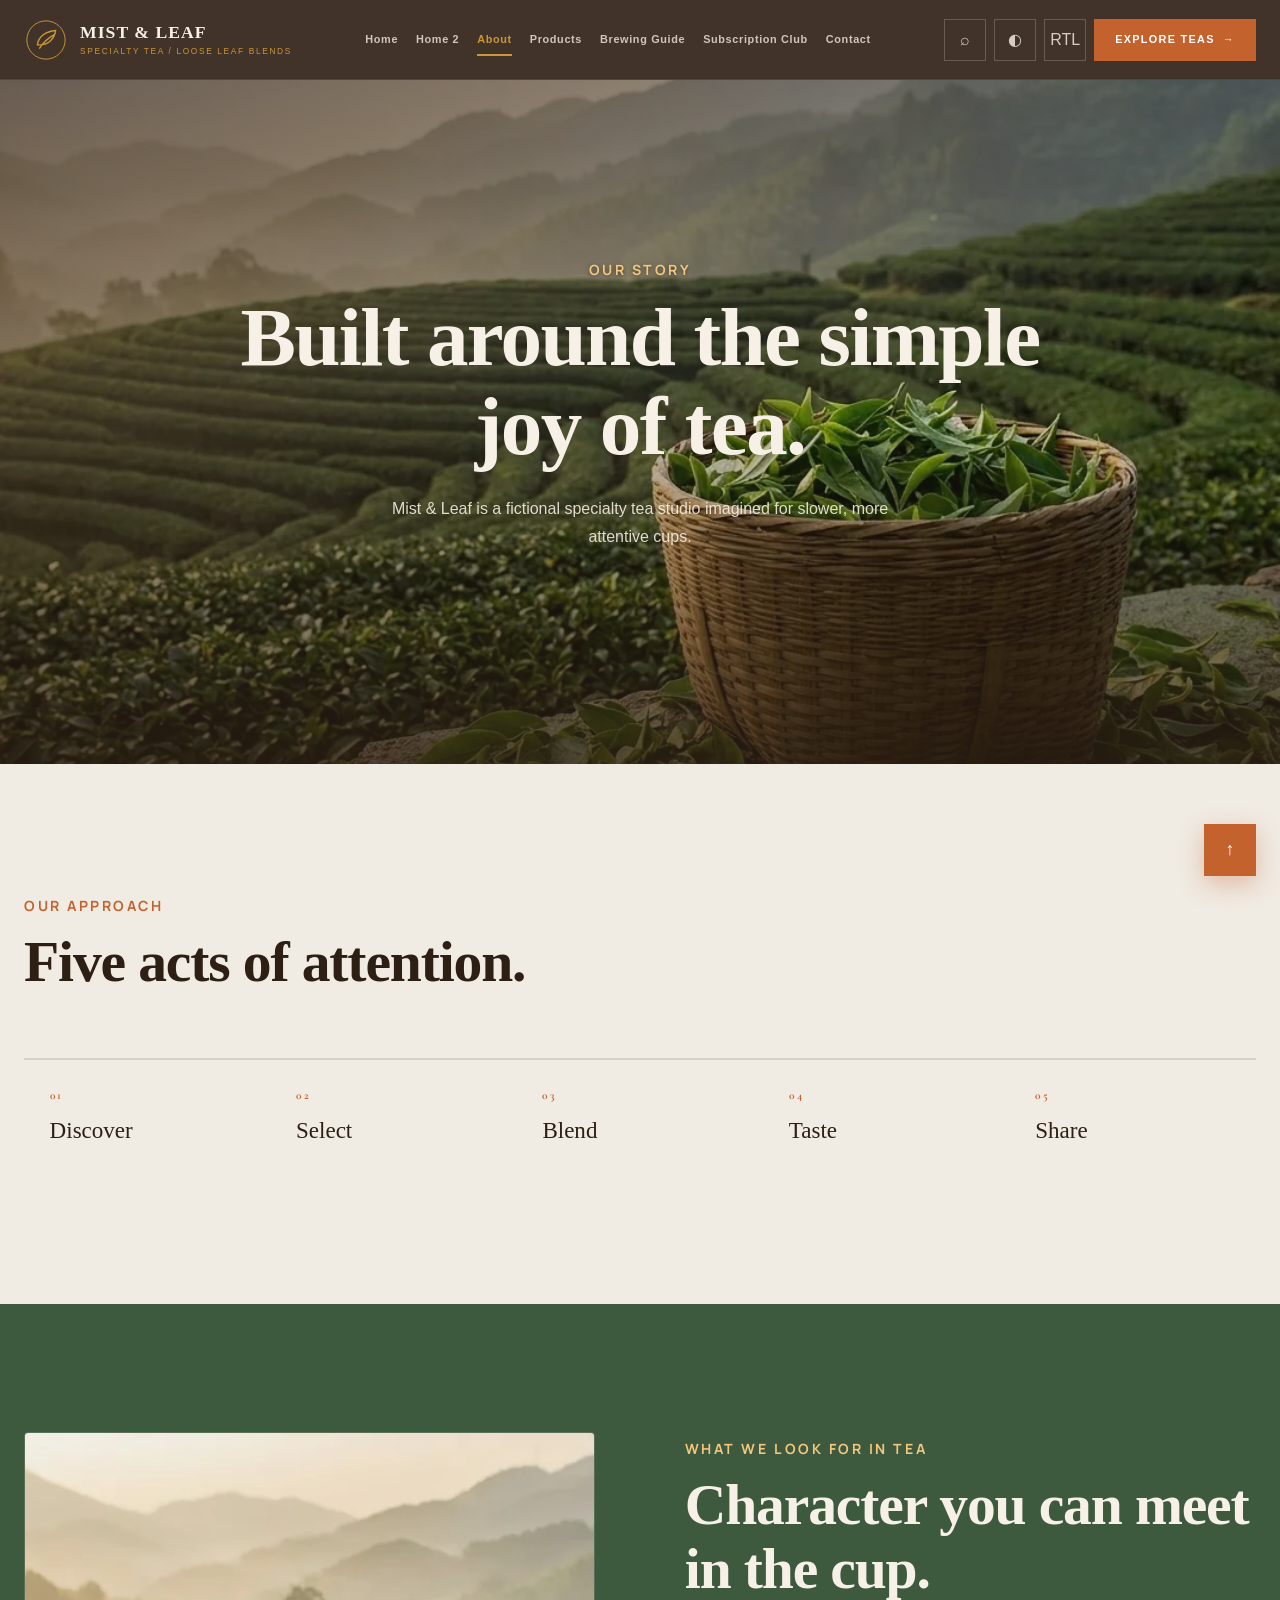
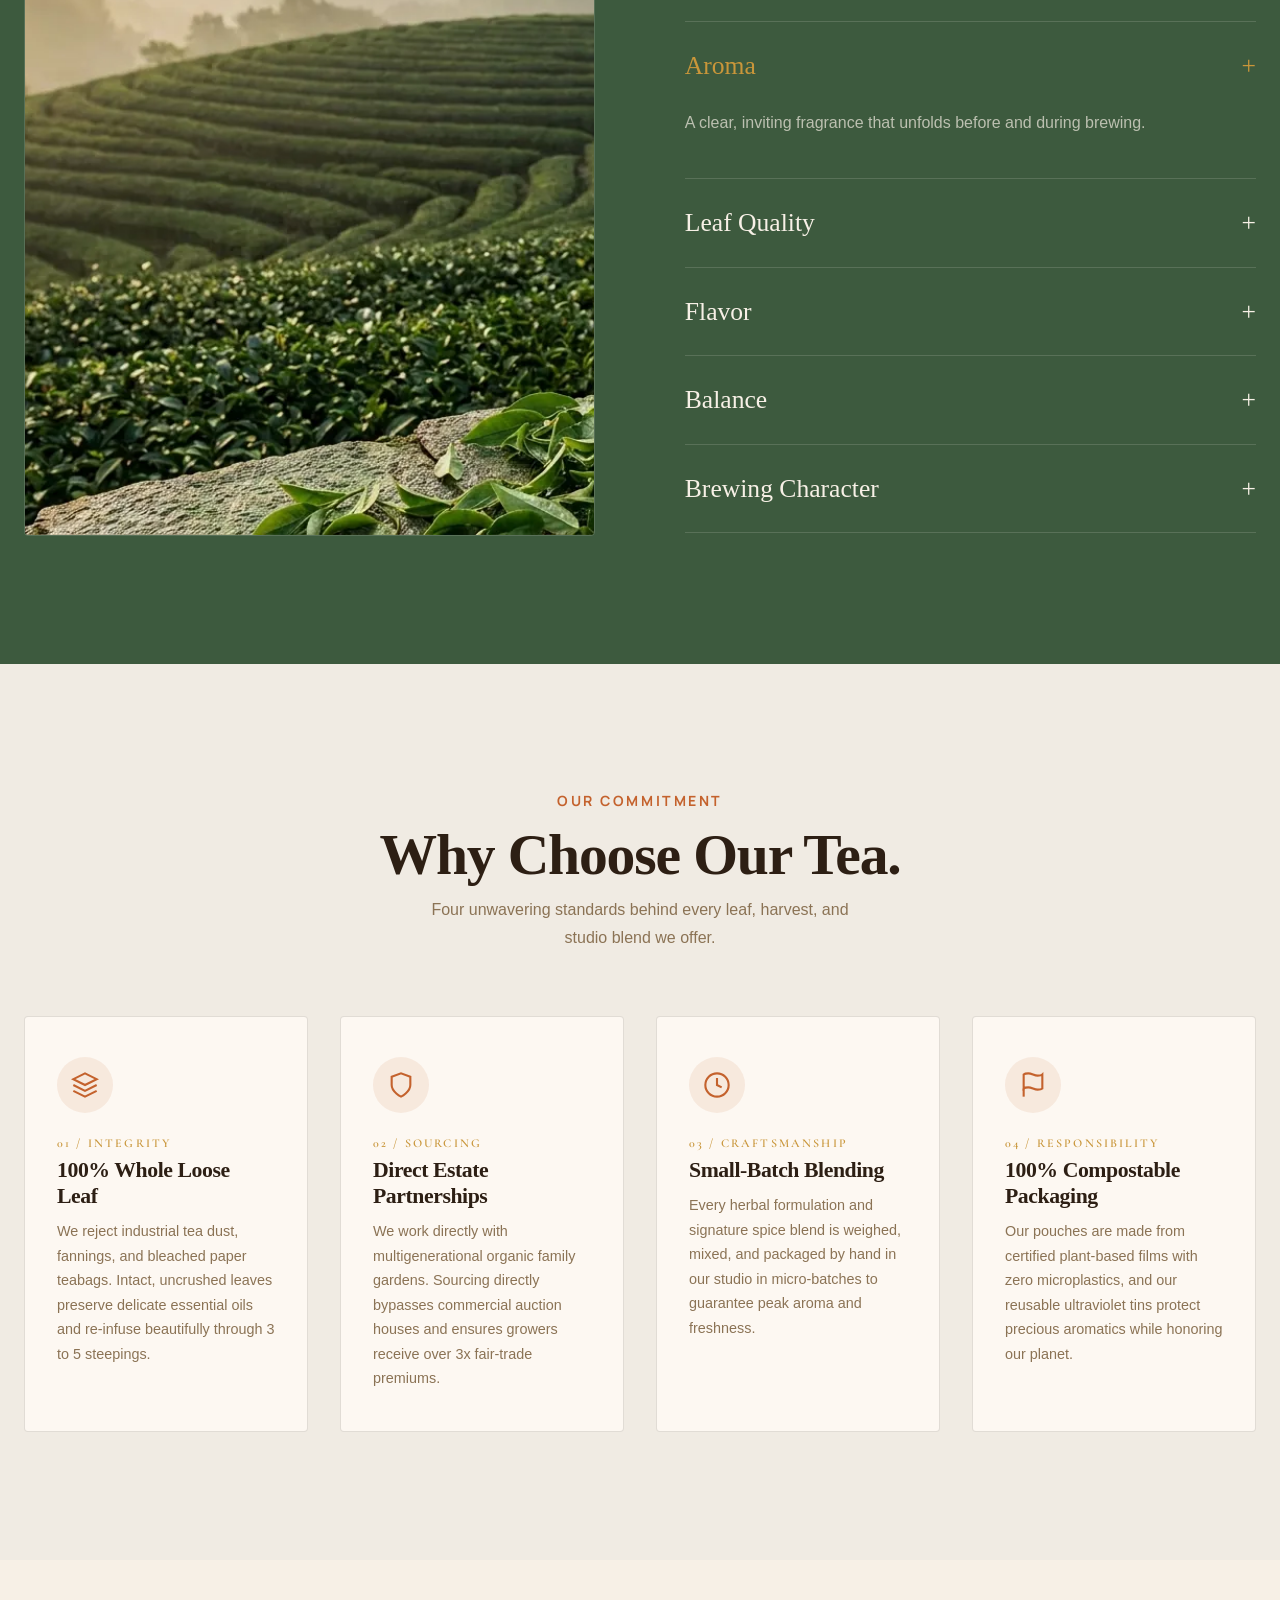
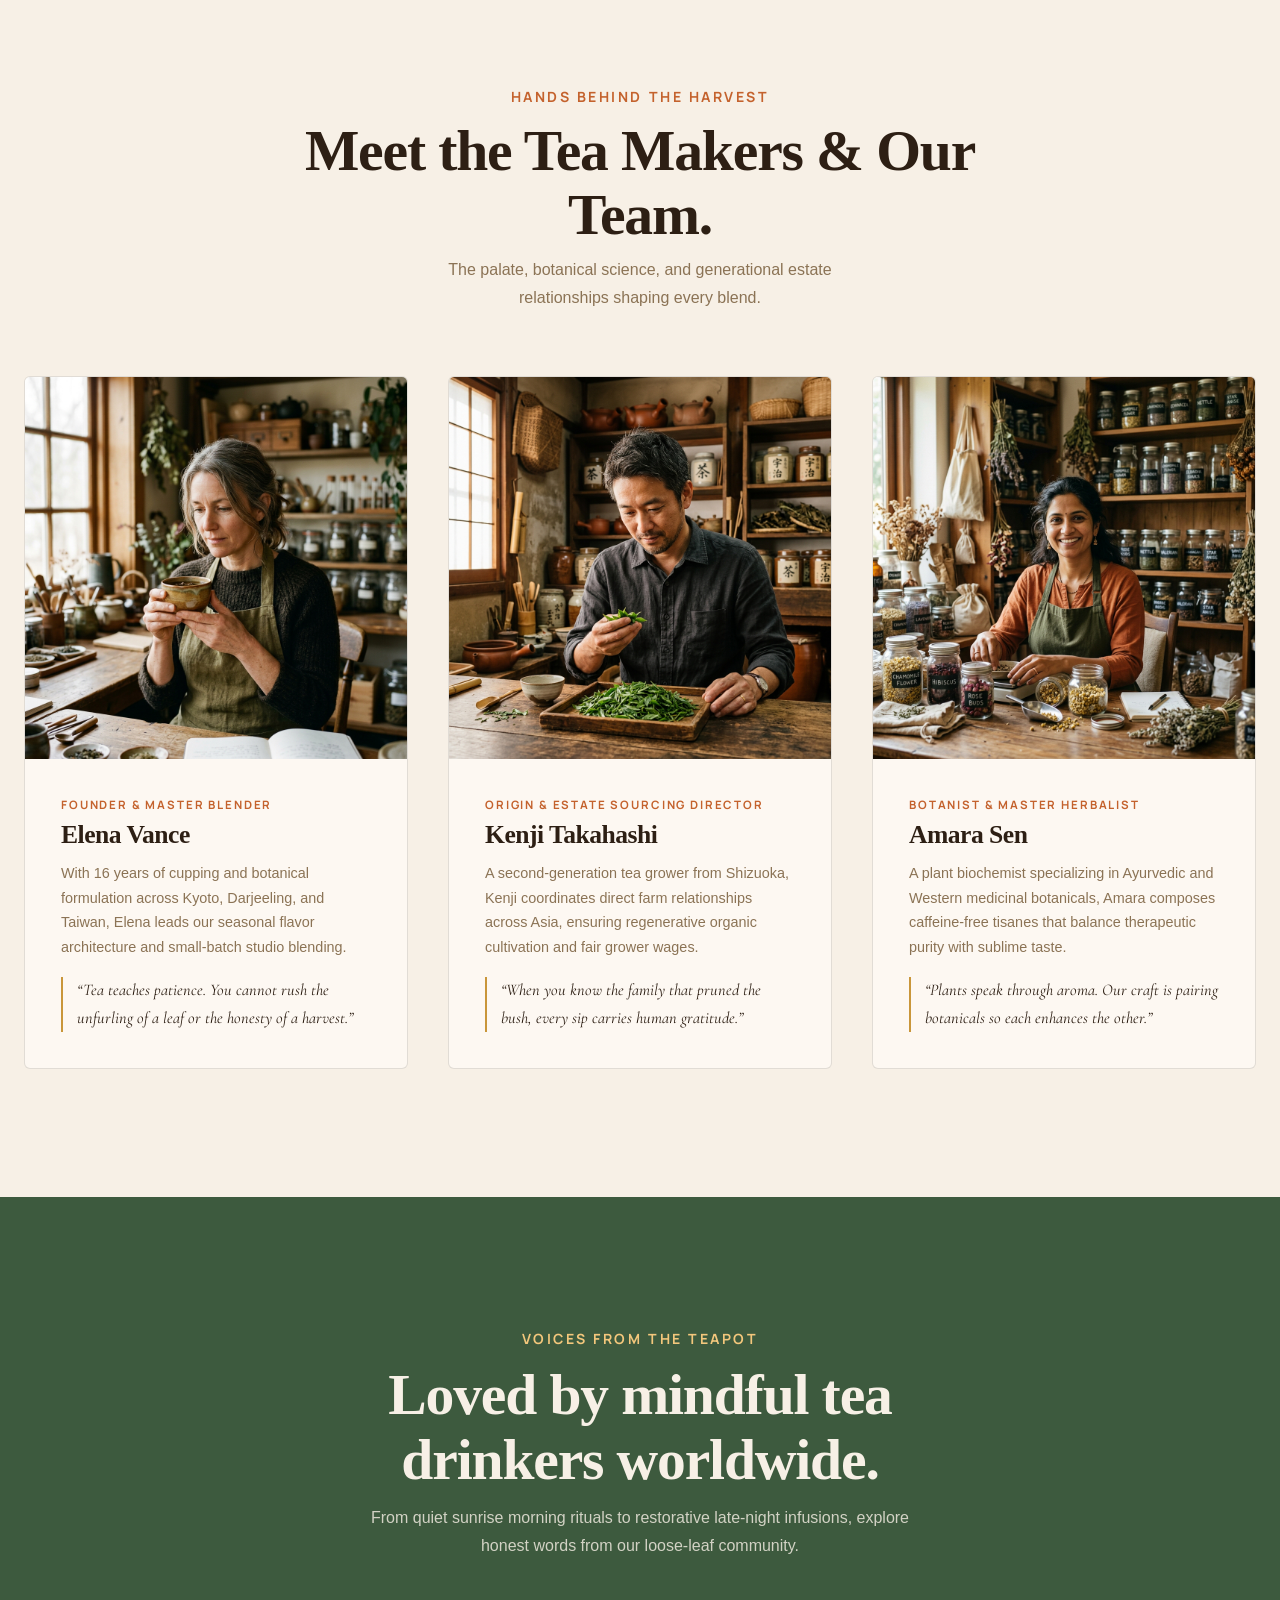
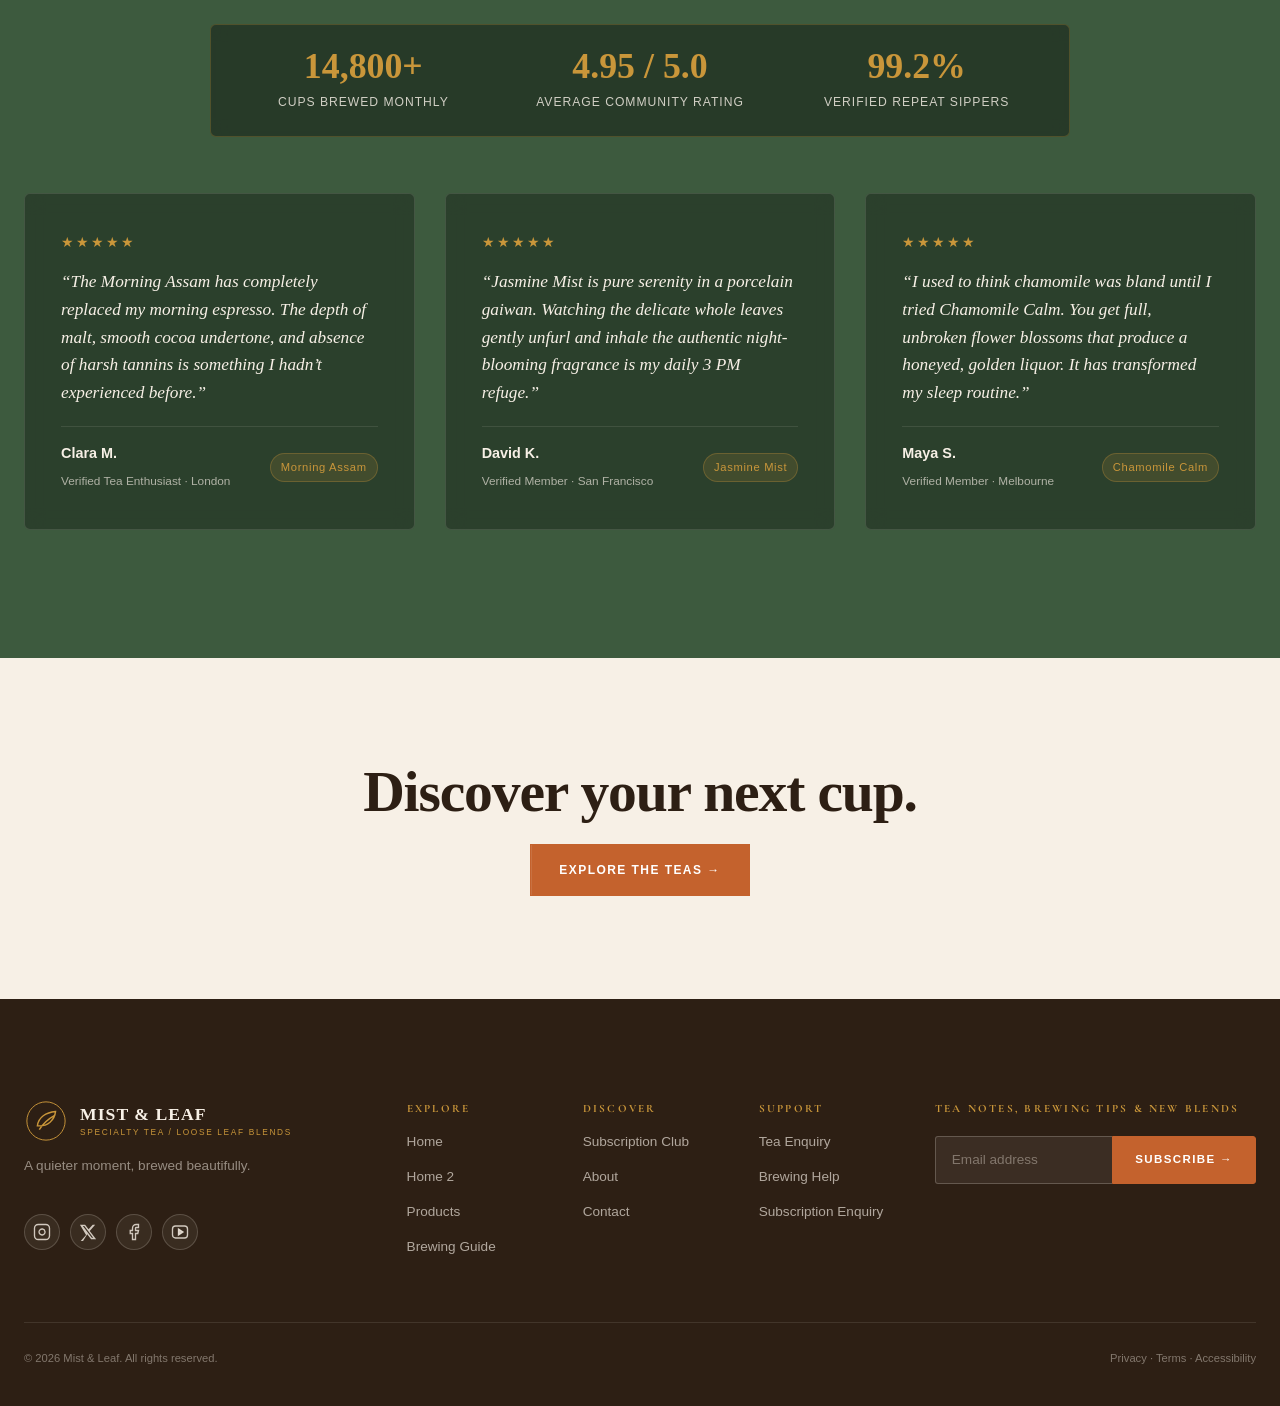
==== commit aecf3007: "Add core sections (About, Best-Sellers, Why Us, Team, Community) and UI enhancements" ====
--- a/about.html
+++ b/about.html
@@ -1 +1 @@
-<!doctype html><html lang="en" dir="ltr"><head><meta charset="utf-8"><meta name="viewport" content="width=device-width,initial-scale=1"><meta name="description" content="Meet the fictional approach and values behind Mist & Leaf specialty tea."><meta property="og:title" content="About Mist & Leaf | Specialty Tea"><meta property="og:description" content="Meet the fictional approach and values behind Mist & Leaf specialty tea."><meta property="og:type" content="website"><meta property="og:image" content="assets/images/hero-tea.webp"><title>About Mist & Leaf | Specialty Tea</title><link rel="preconnect" href="https://fonts.googleapis.com"><link rel="preconnect" href="https://fonts.gstatic.com" crossorigin><link href="https://fonts.googleapis.com/css2?family=Cormorant+Garamond:wght@500;600;700&family=Manrope:wght@400;500;600;700&display=swap" rel="stylesheet"><link rel="icon" type="image/svg+xml" href="assets/images/favicon.svg"><link rel="stylesheet" href="assets/css/style.css"></head><body data-page="about"><a class="skip" href="#main">Skip to content</a><header class="site-header"><div class="container nav-wrap"><a class="brand" href="index.html"><svg viewBox="0 0 46 46" aria-hidden="true"><circle cx="23" cy="23" r="20" fill="none" stroke="currentColor"/><path d="M14 28c11 1 18-6 19-15-10 1-18 6-19 15Zm2 4c4-7 9-11 16-15" fill="none" stroke="currentColor" stroke-width="1.5"/></svg><span><b>MIST & LEAF</b><small>SPECIALTY TEA</small></span></a><nav class="desktop-nav" aria-label="Primary"><a href="index.html" class="">Home</a><a href="home-2.html" class="">Home 2</a><a href="products.html" class="">Products</a><a href="brewing-guide.html" class="">Brewing Guide</a><a href="subscription.html" class="">Subscription Club</a><a href="about.html" class="active">About</a><a href="contact.html" class="">Contact</a></nav><div class="nav-tools"><button class="icon-btn search-open" aria-label="Search">⌕</button><button class="icon-btn theme-toggle" aria-label="Toggle theme">◐</button><button class="icon-btn rtl-toggle" aria-label="Toggle text direction">RTL</button><a class="btn btn-sm" href="products.html">Explore teas <span class="arrow">→</span></a></div><button class="menu-open" aria-expanded="false" aria-controls="mobile-menu" aria-label="Open menu"><svg viewBox="0 0 24 24" width="22" height="22" fill="none" stroke="currentColor" stroke-width="2" stroke-linecap="round" stroke-linejoin="round" aria-hidden="true"><line x1="3" y1="6" x2="21" y2="6"></line><line x1="3" y1="12" x2="21" y2="12"></line><line x1="3" y1="18" x2="21" y2="18"></line></svg></button></div></header><div class="drawer-backdrop"></div><aside id="mobile-menu" class="mobile-drawer" aria-hidden="true"><button class="drawer-close" aria-label="Close menu">×</button><div class="brand"><svg viewBox="0 0 46 46" aria-hidden="true"><circle cx="23" cy="23" r="20" fill="none" stroke="currentColor"/><path d="M14 28c11 1 18-6 19-15-10 1-18 6-19 15Zm2 4c4-7 9-11 16-15" fill="none" stroke="currentColor" stroke-width="1.5"/></svg><span><b>MIST & LEAF</b><small>SPECIALTY TEA</small></span></div><nav><a href="index.html" class="">Home</a><a href="home-2.html" class="">Home 2</a><a href="products.html" class="">Products</a><a href="brewing-guide.html" class="">Brewing Guide</a><a href="subscription.html" class="">Subscription Club</a><a href="about.html" class="active">About</a><a href="contact.html" class="">Contact</a></nav><a class="btn" href="products.html">Explore the teas <span class="arrow">→</span></a><button class="drawer-action search-open"><span class="drawer-icon">⌕</span> Search teas & guides</button><button class="drawer-action theme-toggle"><span class="drawer-icon">◐</span> Light / Dark</button><button class="drawer-action rtl-toggle"><span class="drawer-icon">RTL</span> LTR / RTL</button></aside><main id="main"><section class="page-hero"><img class="hero-bg" src="assets/images/about-tea.webp" alt="Mist-covered tea garden in warm morning light" width="1200" height="800" loading="lazy"><div class="hero-shade"></div><div class="container"><span class="eyebrow">OUR STORY</span><h1>Built around the simple<br>joy of tea.</h1><p>Mist & Leaf is a fictional specialty tea studio imagined for slower, more attentive cups.</p></div></section><section class="section approach"><div class="container"><span class="eyebrow">OUR APPROACH</span><h2>Five acts of attention.</h2><div class="approach-row"><div><b>01</b><span>Discover</span></div><div><b>02</b><span>Select</span></div><div><b>03</b><span>Blend</span></div><div><b>04</b><span>Taste</span></div><div><b>05</b><span>Share</span></div></div></div></section><section class="section look-for dark-section"><div class="container split-grid"><div><img class="" src="assets/images/tea-garden.webp" alt="Tea leaves in a misty garden" width="1200" height="800" loading="lazy"></div><div><span class="eyebrow">WHAT WE LOOK FOR IN TEA</span><h2>Character you can meet in the cup.</h2><div class="accordion"><div class="acc-item"><button aria-expanded="true">Aroma<span>+</span></button><div class="acc-panel" ><p>A clear, inviting fragrance that unfolds before and during brewing.</p></div></div><div class="acc-item"><button aria-expanded="false">Leaf Quality<span>+</span></button><div class="acc-panel" hidden><p>Leaves with a style and texture appropriate to their tea tradition.</p></div></div><div class="acc-item"><button aria-expanded="false">Flavor<span>+</span></button><div class="acc-panel" hidden><p>A distinctive profile that remains expressive across the cup.</p></div></div><div class="acc-item"><button aria-expanded="false">Balance<span>+</span></button><div class="acc-panel" hidden><p>Ingredients that support one another without becoming muddled.</p></div></div><div class="acc-item"><button aria-expanded="false">Brewing Character<span>+</span></button><div class="acc-panel" hidden><p>A tea that responds gracefully to attentive preparation.</p></div></div></div></div></div></section><section class="section final-simple"><div class="container"><h2>Discover your next cup.</h2><a class="btn" href="products.html">Explore the teas →</a></div></section></main><footer class="footer"><div class="container footer-grid"><div><div class="brand"><svg viewBox="0 0 46 46" aria-hidden="true"><circle cx="23" cy="23" r="20" fill="none" stroke="currentColor"/><path d="M14 28c11 1 18-6 19-15-10 1-18 6-19 15Zm2 4c4-7 9-11 16-15" fill="none" stroke="currentColor" stroke-width="1.5"/></svg><span><b>MIST & LEAF</b><small>SPECIALTY TEA / LOOSE LEAF BLENDS</small></span></div><p>A quieter moment, brewed beautifully.</p><div class="social-icons"><a href="#" class="social-icon" aria-label="Instagram"><svg viewBox="0 0 24 24" width="18" height="18" fill="none" stroke="currentColor" stroke-width="1.8"><rect x="2" y="2" width="20" height="20" rx="5" ry="5"/><path d="M16 11.37A4 4 0 1 1 12.63 8 4 4 0 0 1 16 11.37z"/><line x1="17.5" y1="6.5" x2="17.51" y2="6.5"/></svg></a><a href="#" class="social-icon" aria-label="X"><svg viewBox="0 0 24 24" width="16" height="16" fill="currentColor"><path d="M18.244 2.25h3.308l-7.227 8.26 8.502 11.24H16.17l-5.214-6.817L4.99 24.75H1.68l7.73-8.835L1.254 2.25H8.08l4.713 6.231zm-1.161 17.52h1.833L7.084 4.126H5.117z"/></svg></a><a href="#" class="social-icon" aria-label="Facebook"><svg viewBox="0 0 24 24" width="18" height="18" fill="none" stroke="currentColor" stroke-width="1.8"><path d="M18 2h-3a5 5 0 0 0-5 5v3H7v4h3v8h4v-8h3l1-4h-4V7a1 1 0 0 1 1-1h3z"/></svg></a><a href="#" class="social-icon" aria-label="YouTube"><svg viewBox="0 0 24 24" width="18" height="18" fill="none" stroke="currentColor" stroke-width="1.8"><rect x="2" y="4" width="20" height="16" rx="4" ry="4"/><polygon points="10 8 16 12 10 16 10 8" fill="currentColor"/></svg></a></div></div><div><b>EXPLORE</b><a href="index.html">Home</a><a href="home-2.html">Home 2</a><a href="products.html">Products</a><a href="brewing-guide.html">Brewing Guide</a></div><div><b>DISCOVER</b><a href="subscription.html">Subscription Club</a><a href="about.html">About</a><a href="contact.html">Contact</a></div><div><b>SUPPORT</b><button data-enquiry="Tea Recommendation">Tea Enquiry</button><button data-enquiry="Brewing Help">Brewing Help</button><button data-enquiry="Subscription Enquiry">Subscription Enquiry</button></div><div class="newsletter"><b>TEA NOTES, BREWING TIPS & NEW BLENDS</b><form class="newsletter-form"><label class="sr-only" for="newsletter">Email address</label><input id="newsletter" type="email" required placeholder="Email address"><button class="btn">Subscribe →</button></form><small class="form-note"></small></div></div><div class="container footer-bottom"><span>© 2026 Mist & Leaf. All rights reserved.</span><span>Privacy · Terms · Accessibility</span></div></footer><div class="modal" id="search-modal" role="dialog" aria-modal="true" aria-labelledby="search-title"><div class="modal-panel search-panel"><button class="modal-close" aria-label="Close">×</button><span class="eyebrow">DISCOVER</span><h2 id="search-title">Search Mist & Leaf</h2><label for="site-search">Products, categories, guides and the club</label><input id="site-search" type="search" placeholder="Try “jasmine” or “brewing”" autocomplete="off"><div id="search-results" class="search-results"></div></div></div><div class="modal" id="product-modal" role="dialog" aria-modal="true" aria-labelledby="product-title"><div class="modal-panel product-modal-panel"><button class="modal-close" aria-label="Close">×</button><div id="product-detail"></div></div></div><div class="modal" id="enquiry-modal" role="dialog" aria-modal="true" aria-labelledby="enquiry-title"><div class="modal-panel enquiry-panel"><button class="modal-close" aria-label="Close">×</button><div class="form-head"><span class="eyebrow">A CONVERSATION OVER TEA</span><h2 id="enquiry-title">LET'S TALK TEA</h2></div><form id="enquiry-form" novalidate><div class="form-grid"><label>Full Name *<input name="name" required><small class="error"></small></label><label>Email *<input name="email" type="email" required><small class="error"></small></label><label>Phone<input name="phone" type="tel"><small class="error"></small></label><label>Enquiry Type *<select name="type" required><option value="">Choose one</option><option>Product Question</option><option>Tea Recommendation</option><option>Brewing Help</option><option>Subscription Enquiry</option><option>General Enquiry</option></select><small class="error"></small></label><label>Tea / Blend<input name="tea"></label><label>Preferred Tea Type<select name="preferred"><option>Mixed</option><option>Black</option><option>Green</option><option>Herbal</option><option>Blend</option></select></label><label>Flavor Preference<select name="flavor"><option>No Preference</option><option>Floral</option><option>Citrus</option><option>Spiced</option><option>Earthy</option><option>Fresh</option><option>Sweet</option></select></label><label class="full">Message *<textarea name="message" required rows="4"></textarea><small class="error"></small></label></div><div class="form-actions"><button class="btn" type="submit">Send enquiry →</button></div></form><div id="enquiry-success" class="success" hidden><h3>ENQUIRY RECEIVED</h3><p>Thanks — your enquiry has been prepared for the Mist & Leaf team.</p><button class="btn modal-close">Close</button></div></div></div><button class="back-top" aria-label="Back to top">↑</button><script src="assets/js/main.js" defer></script></body></html>+<!doctype html><html lang="en" dir="ltr"><head><meta charset="utf-8"><meta name="viewport" content="width=device-width,initial-scale=1"><meta name="description" content="Meet the fictional approach and values behind Mist & Leaf specialty tea."><meta property="og:title" content="About Mist & Leaf | Specialty Tea"><meta property="og:description" content="Meet the fictional approach and values behind Mist & Leaf specialty tea."><meta property="og:type" content="website"><meta property="og:image" content="assets/images/hero-tea.webp"><title>About Mist & Leaf | Specialty Tea</title><link rel="preconnect" href="https://fonts.googleapis.com"><link rel="preconnect" href="https://fonts.gstatic.com" crossorigin><link href="https://fonts.googleapis.com/css2?family=Cormorant+Garamond:wght@500;600;700&family=Manrope:wght@400;500;600;700&display=swap" rel="stylesheet"><link rel="icon" type="image/svg+xml" href="assets/images/favicon.svg"><link rel="stylesheet" href="assets/css/style.css"></head><body data-page="about"><a class="skip" href="#main">Skip to content</a><header class="site-header"><div class="container nav-wrap"><a class="brand" href="index.html"><svg viewBox="0 0 46 46" aria-hidden="true"><circle cx="23" cy="23" r="20" fill="none" stroke="currentColor"/><path d="M14 28c11 1 18-6 19-15-10 1-18 6-19 15Zm2 4c4-7 9-11 16-15" fill="none" stroke="currentColor" stroke-width="1.5"/></svg><span><b>MIST & LEAF</b><small>SPECIALTY TEA / LOOSE LEAF BLENDS</small></span></a><nav class="desktop-nav" aria-label="Primary"><a href="index.html" class="">Home</a><a href="home-2.html" class="">Home 2</a><a href="about.html" class="active">About</a><a href="products.html" class="">Products</a><a href="brewing-guide.html" class="">Brewing Guide</a><a href="subscription.html" class="">Subscription Club</a><a href="contact.html" class="">Contact</a></nav><div class="nav-tools"><button class="icon-btn search-open" aria-label="Search">⌕</button><button class="icon-btn theme-toggle" aria-label="Toggle theme">◐</button><button class="icon-btn rtl-toggle" aria-label="Toggle text direction">RTL</button><a class="btn btn-sm" href="products.html">Explore teas <span class="arrow">→</span></a></div><button class="menu-open" aria-expanded="false" aria-controls="mobile-menu" aria-label="Open menu"><svg viewBox="0 0 24 24" width="22" height="22" fill="none" stroke="currentColor" stroke-width="2" stroke-linecap="round" stroke-linejoin="round" aria-hidden="true"><line x1="3" y1="6" x2="21" y2="6"></line><line x1="3" y1="12" x2="21" y2="12"></line><line x1="3" y1="18" x2="21" y2="18"></line></svg></button></div></header><div class="drawer-backdrop"></div><aside id="mobile-menu" class="mobile-drawer" aria-hidden="true"><button class="drawer-close" aria-label="Close menu">×</button><div class="brand"><svg viewBox="0 0 46 46" aria-hidden="true"><circle cx="23" cy="23" r="20" fill="none" stroke="currentColor"/><path d="M14 28c11 1 18-6 19-15-10 1-18 6-19 15Zm2 4c4-7 9-11 16-15" fill="none" stroke="currentColor" stroke-width="1.5"/></svg><span><b>MIST & LEAF</b><small>SPECIALTY TEA / LOOSE LEAF BLENDS</small></span></div><nav><a href="index.html" class="">Home</a><a href="home-2.html" class="">Home 2</a><a href="about.html" class="active">About</a><a href="products.html" class="">Products</a><a href="brewing-guide.html" class="">Brewing Guide</a><a href="subscription.html" class="">Subscription Club</a><a href="contact.html" class="">Contact</a></nav><a class="btn" href="products.html">Explore the teas <span class="arrow">→</span></a><button class="drawer-action search-open"><span class="drawer-icon">⌕</span> Search teas & guides</button><button class="drawer-action theme-toggle"><span class="drawer-icon">◐</span> Light / Dark</button><button class="drawer-action rtl-toggle"><span class="drawer-icon">RTL</span> LTR / RTL</button></aside><main id="main"><section class="page-hero"><img class="hero-bg" src="assets/images/about-tea.webp" alt="Mist-covered tea garden in warm morning light" width="1200" height="800" loading="lazy"><div class="hero-shade"></div><div class="container"><span class="eyebrow">OUR STORY</span><h1>Built around the simple<br>joy of tea.</h1><p>Mist & Leaf is a fictional specialty tea studio imagined for slower, more attentive cups.</p></div></section><section class="section approach"><div class="container"><span class="eyebrow">OUR APPROACH</span><h2>Five acts of attention.</h2><div class="approach-row"><div><b>01</b><span>Discover</span></div><div><b>02</b><span>Select</span></div><div><b>03</b><span>Blend</span></div><div><b>04</b><span>Taste</span></div><div><b>05</b><span>Share</span></div></div></div></section><section class="section look-for dark-section"><div class="container split-grid"><div><img class="" src="assets/images/tea-garden.webp" alt="Tea leaves in a misty garden" width="1200" height="800" loading="lazy"></div><div><span class="eyebrow">WHAT WE LOOK FOR IN TEA</span><h2>Character you can meet in the cup.</h2><div class="accordion"><div class="acc-item"><button aria-expanded="true">Aroma<span>+</span></button><div class="acc-panel" ><p>A clear, inviting fragrance that unfolds before and during brewing.</p></div></div><div class="acc-item"><button aria-expanded="false">Leaf Quality<span>+</span></button><div class="acc-panel" hidden><p>Leaves with a style and texture appropriate to their tea tradition.</p></div></div><div class="acc-item"><button aria-expanded="false">Flavor<span>+</span></button><div class="acc-panel" hidden><p>A distinctive profile that remains expressive across the cup.</p></div></div><div class="acc-item"><button aria-expanded="false">Balance<span>+</span></button><div class="acc-panel" hidden><p>Ingredients that support one another without becoming muddled.</p></div></div><div class="acc-item"><button aria-expanded="false">Brewing Character<span>+</span></button><div class="acc-panel" hidden><p>A tea that responds gracefully to attentive preparation.</p></div></div></div></div></div></section><section class="section why-us" id="why-choose"><div class="container"><header class="section-head reveal"><span class="eyebrow">OUR COMMITMENT</span><h2>Why Choose Our Tea.</h2><p>Four unwavering standards behind every leaf, harvest, and studio blend we offer.</p></header><div class="why-grid"><article class="why-card reveal"><div class="why-icon-box"><svg viewBox="0 0 24 24" fill="none" stroke="currentColor" stroke-width="1.8"><path d="M12 2L2 7l10 5 10-5-10-5zM2 17l10 5 10-5M2 12l10 5 10-5"/></svg></div><span class="why-num">01 / INTEGRITY</span><h3>100% Whole Loose Leaf</h3><p>We reject industrial tea dust, fannings, and bleached paper teabags. Intact, uncrushed leaves preserve delicate essential oils and re-infuse beautifully through 3 to 5 steepings.</p></article><article class="why-card reveal"><div class="why-icon-box"><svg viewBox="0 0 24 24" fill="none" stroke="currentColor" stroke-width="1.8"><path d="M12 22s8-4 8-10V5l-8-3-8 3v7c0 6 8 10 8 10z"/></svg></div><span class="why-num">02 / SOURCING</span><h3>Direct Estate Partnerships</h3><p>We work directly with multigenerational organic family gardens. Sourcing directly bypasses commercial auction houses and ensures growers receive over 3x fair-trade premiums.</p></article><article class="why-card reveal"><div class="why-icon-box"><svg viewBox="0 0 24 24" fill="none" stroke="currentColor" stroke-width="1.8"><circle cx="12" cy="12" r="10"/><path d="M12 6v6l4 2"/></svg></div><span class="why-num">03 / CRAFTSMANSHIP</span><h3>Small-Batch Blending</h3><p>Every herbal formulation and signature spice blend is weighed, mixed, and packaged by hand in our studio in micro-batches to guarantee peak aroma and freshness.</p></article><article class="why-card reveal"><div class="why-icon-box"><svg viewBox="0 0 24 24" fill="none" stroke="currentColor" stroke-width="1.8"><path d="M4 15s1-1 4-1 5 2 8 2 4-1 4-1V3s-1 1-4 1-5-2-8-2-4 1-4 1z"/><line x1="4" y1="22" x2="4" y2="15"/></svg></div><span class="why-num">04 / RESPONSIBILITY</span><h3>100% Compostable Packaging</h3><p>Our pouches are made from certified plant-based films with zero microplastics, and our reusable ultraviolet tins protect precious aromatics while honoring our planet.</p></article></div></div></section><section class="section team-section" id="tea-makers"><div class="container"><header class="section-head reveal"><span class="eyebrow">HANDS BEHIND THE HARVEST</span><h2>Meet the Tea Makers & Our Team.</h2><p>The palate, botanical science, and generational estate relationships shaping every blend.</p></header><div class="team-grid"><article class="team-card reveal"><div class="team-img-wrap"><img src="assets/images/team-elena.jpg" alt="Elena Vance, Founder & Master Tea Blender" width="600" height="600" loading="lazy"></div><div class="team-card-body"><span class="team-role">Founder & Master Blender</span><h3>Elena Vance</h3><p>With 16 years of cupping and botanical formulation across Kyoto, Darjeeling, and Taiwan, Elena leads our seasonal flavor architecture and small-batch studio blending.</p><div class="team-quote">“Tea teaches patience. You cannot rush the unfurling of a leaf or the honesty of a harvest.”</div></div></article><article class="team-card reveal"><div class="team-img-wrap"><img src="assets/images/team-kenji.jpg" alt="Kenji Takahashi, Origin & Estate Sourcing Director" width="600" height="600" loading="lazy"></div><div class="team-card-body"><span class="team-role">Origin & Estate Sourcing Director</span><h3>Kenji Takahashi</h3><p>A second-generation tea grower from Shizuoka, Kenji coordinates direct farm relationships across Asia, ensuring regenerative organic cultivation and fair grower wages.</p><div class="team-quote">“When you know the family that pruned the bush, every sip carries human gratitude.”</div></div></article><article class="team-card reveal"><div class="team-img-wrap"><img src="assets/images/team-amara.jpg" alt="Amara Sen, Botanist & Herbal Infusion Formulator" width="600" height="600" loading="lazy"></div><div class="team-card-body"><span class="team-role">Botanist & Master Herbalist</span><h3>Amara Sen</h3><p>A plant biochemist specializing in Ayurvedic and Western medicinal botanicals, Amara composes caffeine-free tisanes that balance therapeutic purity with sublime taste.</p><div class="team-quote">“Plants speak through aroma. Our craft is pairing botanicals so each enhances the other.”</div></div></article></div></div></section><section class="section tea-community" id="tea-community"><div class="container"><header class="tea-community-head reveal"><span class="eyebrow">VOICES FROM THE TEAPOT</span><h2>Loved by mindful tea drinkers worldwide.</h2><p>From quiet sunrise morning rituals to restorative late-night infusions, explore honest words from our loose-leaf community.</p></header><div class="community-stats-bar reveal"><div class="community-stat"><b>14,800+</b><span>Cups Brewed Monthly</span></div><div class="community-stat"><b>4.95 / 5.0</b><span>Average Community Rating</span></div><div class="community-stat"><b>99.2%</b><span>Verified Repeat Sippers</span></div></div><div class="reviews-grid"><article class="review-card reveal"><div><div class="review-stars">★★★★★</div><p class="review-quote">“The Morning Assam has completely replaced my morning espresso. The depth of malt, smooth cocoa undertone, and absence of harsh tannins is something I hadn’t experienced before.”</p></div><div class="review-author"><div class="reviewer-info"><b>Clara M.</b><span>Verified Tea Enthusiast · London</span></div><span class="review-tea-badge">Morning Assam</span></div></article><article class="review-card reveal"><div><div class="review-stars">★★★★★</div><p class="review-quote">“Jasmine Mist is pure serenity in a porcelain gaiwan. Watching the delicate whole leaves gently unfurl and inhale the authentic night-blooming fragrance is my daily 3 PM refuge.”</p></div><div class="review-author"><div class="reviewer-info"><b>David K.</b><span>Verified Member · San Francisco</span></div><span class="review-tea-badge">Jasmine Mist</span></div></article><article class="review-card reveal"><div><div class="review-stars">★★★★★</div><p class="review-quote">“I used to think chamomile was bland until I tried Chamomile Calm. You get full, unbroken flower blossoms that produce a honeyed, golden liquor. It has transformed my sleep routine.”</p></div><div class="review-author"><div class="reviewer-info"><b>Maya S.</b><span>Verified Member · Melbourne</span></div><span class="review-tea-badge">Chamomile Calm</span></div></article></div></div></section><section class="section final-simple"><div class="container"><h2>Discover your next cup.</h2><a class="btn" href="products.html">Explore the teas →</a></div></section></main><footer class="footer"><div class="container footer-grid"><div><div class="brand"><svg viewBox="0 0 46 46" aria-hidden="true"><circle cx="23" cy="23" r="20" fill="none" stroke="currentColor"/><path d="M14 28c11 1 18-6 19-15-10 1-18 6-19 15Zm2 4c4-7 9-11 16-15" fill="none" stroke="currentColor" stroke-width="1.5"/></svg><span><b>MIST & LEAF</b><small>SPECIALTY TEA / LOOSE LEAF BLENDS</small></span></div><p>A quieter moment, brewed beautifully.</p><div class="social-icons"><a href="#" class="social-icon" aria-label="Instagram"><svg viewBox="0 0 24 24" width="18" height="18" fill="none" stroke="currentColor" stroke-width="1.8"><rect x="2" y="2" width="20" height="20" rx="5" ry="5"/><path d="M16 11.37A4 4 0 1 1 12.63 8 4 4 0 0 1 16 11.37z"/><line x1="17.5" y1="6.5" x2="17.51" y2="6.5"/></svg></a><a href="#" class="social-icon" aria-label="X"><svg viewBox="0 0 24 24" width="16" height="16" fill="currentColor"><path d="M18.244 2.25h3.308l-7.227 8.26 8.502 11.24H16.17l-5.214-6.817L4.99 24.75H1.68l7.73-8.835L1.254 2.25H8.08l4.713 6.231zm-1.161 17.52h1.833L7.084 4.126H5.117z"/></svg></a><a href="#" class="social-icon" aria-label="Facebook"><svg viewBox="0 0 24 24" width="18" height="18" fill="none" stroke="currentColor" stroke-width="1.8"><path d="M18 2h-3a5 5 0 0 0-5 5v3H7v4h3v8h4v-8h3l1-4h-4V7a1 1 0 0 1 1-1h3z"/></svg></a><a href="#" class="social-icon" aria-label="YouTube"><svg viewBox="0 0 24 24" width="18" height="18" fill="none" stroke="currentColor" stroke-width="1.8"><rect x="2" y="4" width="20" height="16" rx="4" ry="4"/><polygon points="10 8 16 12 10 16 10 8" fill="currentColor"/></svg></a></div></div><div><b>EXPLORE</b><a href="index.html">Home</a><a href="home-2.html">Home 2</a><a href="products.html">Products</a><a href="brewing-guide.html">Brewing Guide</a></div><div><b>DISCOVER</b><a href="subscription.html">Subscription Club</a><a href="about.html">About</a><a href="contact.html">Contact</a></div><div><b>SUPPORT</b><button data-enquiry="Tea Recommendation">Tea Enquiry</button><button data-enquiry="Brewing Help">Brewing Help</button><button data-enquiry="Subscription Enquiry">Subscription Enquiry</button></div><div class="newsletter"><b>TEA NOTES, BREWING TIPS & NEW BLENDS</b><form class="newsletter-form"><label class="sr-only" for="newsletter">Email address</label><input id="newsletter" type="email" required placeholder="Email address"><button class="btn">Subscribe →</button></form><small class="form-note"></small></div></div><div class="container footer-bottom"><span>© 2026 Mist & Leaf. All rights reserved.</span><span>Privacy · Terms · Accessibility</span></div></footer><div class="modal" id="search-modal" role="dialog" aria-modal="true" aria-labelledby="search-title"><div class="modal-panel search-panel"><button class="modal-close" aria-label="Close">×</button><span class="eyebrow">DISCOVER</span><h2 id="search-title">Search Mist & Leaf</h2><label for="site-search">Products, categories, guides and the club</label><input id="site-search" type="search" placeholder="Try “jasmine” or “brewing”" autocomplete="off"><div id="search-results" class="search-results"></div></div></div><div class="modal" id="product-modal" role="dialog" aria-modal="true" aria-labelledby="product-title"><div class="modal-panel product-modal-panel"><button class="modal-close" aria-label="Close">×</button><div id="product-detail"></div></div></div><div class="modal" id="enquiry-modal" role="dialog" aria-modal="true" aria-labelledby="enquiry-title"><div class="modal-panel enquiry-panel"><button class="modal-close" aria-label="Close">×</button><div class="form-head"><span class="eyebrow">A CONVERSATION OVER TEA</span><h2 id="enquiry-title">LET'S TALK TEA</h2></div><form id="enquiry-form" novalidate><div class="form-grid"><label>Full Name *<input name="name" required><small class="error"></small></label><label>Email *<input name="email" type="email" required><small class="error"></small></label><label>Phone<input name="phone" type="tel"><small class="error"></small></label><label>Enquiry Type *<select name="type" required><option value="">Choose one</option><option>Product Question</option><option>Tea Recommendation</option><option>Brewing Help</option><option>Subscription Enquiry</option><option>General Enquiry</option></select><small class="error"></small></label><label>Tea / Blend<input name="tea"></label><label>Preferred Tea Type<select name="preferred"><option>Mixed</option><option>Black</option><option>Green</option><option>Herbal</option><option>Blend</option></select></label><label>Flavor Preference<select name="flavor"><option>No Preference</option><option>Floral</option><option>Citrus</option><option>Spiced</option><option>Earthy</option><option>Fresh</option><option>Sweet</option></select></label><label class="full">Message *<textarea name="message" required rows="4"></textarea><small class="error"></small></label></div><div class="form-actions"><button class="btn" type="submit">Send enquiry →</button></div></form><div id="enquiry-success" class="success" hidden><h3>ENQUIRY RECEIVED</h3><p>Thanks — your enquiry has been prepared for the Mist & Leaf team.</p><button class="btn modal-close">Close</button></div></div></div><button class="back-top" aria-label="Back to top">↑</button><script src="assets/js/main.js" defer></script></body></html>
--- a/assets/css/style.css
+++ b/assets/css/style.css
@@ -612,9 +612,13 @@
 html[data-theme=dark] .choice-row span:hover{border-color:var(--gold);color:var(--gold);background:rgba(201,150,58,.15);box-shadow:0 4px 14px rgba(0,0,0,.35)}
 .choice-row input:checked+span{background:var(--terracotta)!important;color:#fff!important;border-color:var(--terracotta)!important;transform:translateY(-1px);box-shadow:0 4px 14px rgba(196,98,45,.3)}
 .choice-row label:hover input:checked+span{background:var(--clay)!important;border-color:var(--clay)!important}
-.preferences select,#preference-form select{cursor:pointer;border-radius:3px;transition:border-color .25s,background .25s,box-shadow .25s}
+.preferences select,#preference-form select{cursor:pointer;border-radius:3px;background:var(--paper);color:var(--ink);transition:border-color .25s,background .25s,box-shadow .25s}
 .preferences select:hover,#preference-form select:hover{border-color:var(--terracotta);box-shadow:0 2px 8px rgba(196,98,45,.15)}
-html[data-theme=dark] .preferences select:hover,html[data-theme=dark] #preference-form select:hover{border-color:var(--gold);background:rgba(247,240,230,.06)}
+.preferences select option,#preference-form select option,select option{background:var(--paper);color:var(--ink)}
+html[data-theme=dark] select{color-scheme:dark}
+html[data-theme=dark] .preferences select,html[data-theme=dark] #preference-form select{color-scheme:dark;background:var(--cream);color:var(--ink);border-color:var(--line)}
+html[data-theme=dark] .preferences select:hover,html[data-theme=dark] #preference-form select:hover{border-color:var(--gold);background:var(--cream)}
+html[data-theme=dark] select option,html[data-theme=dark] .preferences select option,html[data-theme=dark] #preference-form select option{color-scheme:dark;background:#241810;color:#F7F0E6}
 .inline-success{border-inline-start:3px solid var(--terracotta);padding:clamp(16px,2vw,28px);background:var(--fog)}
 .approach{background:var(--fog)}
 .approach-row{display:grid;grid-template-columns:repeat(5,1fr);margin-block-start:clamp(40px,5vw,80px)}
@@ -850,6 +854,25 @@
   .form-actions .btn{width:100%}
 }
 
+@media(max-width:768px){
+  .final-cta .actions,
+  .final-simple .actions{
+    flex-direction:column;
+    width:100%;
+    max-width:320px;
+    margin-inline:auto;
+    align-items:stretch;
+  }
+  .final-cta .actions .btn,
+  .final-cta .actions .ghost-btn,
+  .final-simple .actions .btn,
+  .final-simple .actions .ghost-btn{
+    width:100%;
+    text-align:center;
+  }
+}
+
+
 @media(max-width:520px){
   .newsletter{width:100%;max-width:100%;text-align:center;align-items:center}
   .newsletter>b{text-align:center;width:100%;display:block;margin-block-end:8px;font-size:.66rem}
@@ -859,6 +882,124 @@
   .form-note{text-align:center;width:100%}
 }
 
+/* ══════════════════════════════════════
+   ABOUT US / OUR STORY SECTION
+══════════════════════════════════════ */
+.home-story{background:var(--cream);position:relative;overflow:hidden}
+.story-grid{display:grid;grid-template-columns:1fr 1.1fr;gap:clamp(40px,6vw,96px);align-items:center}
+.story-image-wrap{position:relative;border-radius:4px;overflow:hidden}
+.story-image-wrap img{width:100%;height:clamp(380px,46vw,560px);object-fit:cover;border:1px solid var(--line);border-radius:4px}
+.story-badge-float{position:absolute;inset-inline-end:20px;inset-block-end:20px;background:rgba(45,31,20,.92);backdrop-filter:blur(10px);color:var(--gold);padding:14px 20px;border:1px solid rgba(201,150,58,.3);border-radius:4px;display:flex;flex-direction:column;gap:2px}
+.story-badge-float b{font-family:var(--serif);font-size:1.6rem;line-height:1;color:#f7f0e6}
+.story-badge-float span{font-size:.65rem;letter-spacing:.14em;text-transform:uppercase}
+.story-stats{display:grid;grid-template-columns:repeat(3,1fr);gap:16px;border-block:1px solid var(--line);padding-block:22px;margin-block:28px}
+.story-stat-item b{display:block;font-family:var(--serif);font-size:clamp(1.6rem,2.2vw,2.4rem);color:var(--terracotta);line-height:1.1}
+.story-stat-item span{font-size:.76rem;color:var(--muted);letter-spacing:.04em}
+
+/* ══════════════════════════════════════
+   FEATURED / BEST-SELLING TEAS
+══════════════════════════════════════ */
+.bestsellers{background:var(--paper)}
+.bestseller-grid{display:grid;grid-template-columns:repeat(auto-fit,minmax(280px,1fr));gap:clamp(20px,2.5vw,32px)}
+.bestseller-card{background:var(--cream);border:1px solid var(--line);border-radius:4px;overflow:hidden;display:flex;flex-direction:column;position:relative;transition:transform .35s var(--ease-out),box-shadow .35s var(--ease-out),border-color .3s}
+.bestseller-card:hover{transform:translateY(-6px);box-shadow:0 20px 48px rgba(45,31,20,.12);border-color:var(--terracotta)}
+.bestseller-img-wrap{position:relative;overflow:hidden;aspect-ratio:4/3}
+.bestseller-img-wrap img{width:100%;height:100%;object-fit:cover;transition:transform .6s var(--ease-out)}
+.bestseller-card:hover .bestseller-img-wrap img{transform:scale(1.06)}
+.bestseller-tag{position:absolute;inset-inline-start:16px;inset-block-start:16px;background:var(--terracotta);color:#fff;font-family:'Manrope',var(--sans);font-size:.65rem;font-weight:700;letter-spacing:.12em;text-transform:uppercase;padding:5px 12px;border-radius:2px;box-shadow:0 4px 12px rgba(0,0,0,.2)}
+.bestseller-tag.gold{background:var(--gold);color:#1A120A}
+.bestseller-content{padding:clamp(20px,2.5vw,28px);display:flex;flex-direction:column;flex-grow:1}
+.bestseller-rating{display:flex;align-items:center;gap:6px;margin-block-end:8px;font-size:.82rem}
+.rating-stars{color:var(--gold);letter-spacing:1px}
+.rating-count{color:var(--muted);font-size:.75rem}
+.bestseller-origin{font-size:.7rem;letter-spacing:.14em;color:var(--terracotta);text-transform:uppercase;font-weight:700;margin-block-end:4px}
+.bestseller-content h3{font-size:clamp(1.3rem,1.8vw,1.6rem);margin-block-end:6px}
+.bestseller-content p{font-size:.88rem;color:var(--muted);margin-block-end:16px;flex-grow:1}
+.bestseller-footer{display:flex;justify-content:space-between;align-items:center;border-block-start:1px solid var(--line);padding-block-start:14px;margin-block-start:auto}
+.bestseller-notes{font-size:.74rem;color:var(--muted);font-style:italic}
+.bestseller-btn{background:none;border:0;color:var(--terracotta);font-weight:700;font-size:.78rem;letter-spacing:.08em;cursor:pointer;display:inline-flex;align-items:center;gap:4px;transition:gap .2s}
+.bestseller-btn:hover{gap:8px}
+
+/* ══════════════════════════════════════
+   WHY CHOOSE OUR TEA
+══════════════════════════════════════ */
+.why-us{background:var(--fog)}
+.why-grid{display:grid;grid-template-columns:repeat(auto-fit,minmax(260px,1fr));gap:clamp(20px,2.5vw,32px)}
+.why-card{background:var(--cream);border:1px solid var(--line);border-radius:4px;padding:clamp(28px,3.5vw,40px) clamp(22px,2.8vw,32px);display:flex;flex-direction:column;transition:transform .35s var(--ease-out),box-shadow .35s var(--ease-out),border-color .3s}
+.why-card:hover{transform:translateY(-5px);box-shadow:0 18px 44px rgba(45,31,20,.1);border-color:var(--terracotta)}
+.why-icon-box{width:56px;height:56px;border-radius:50%;background:rgba(196,98,45,.1);color:var(--terracotta);display:grid;place-content:center;margin-block-end:20px;transition:background .3s,color .3s}
+.why-card:hover .why-icon-box{background:var(--terracotta);color:#fff}
+.why-icon-box svg{width:28px;height:28px}
+.why-num{font-family:var(--accent);font-size:.75rem;letter-spacing:.18em;color:var(--gold);display:block;margin-block-end:4px;font-weight:600}
+.why-card h3{font-size:clamp(1.25rem,1.7vw,1.55rem);margin-block-end:10px}
+.why-card p{font-size:.9rem;color:var(--muted);line-height:1.7;margin:0}
+
+/* ══════════════════════════════════════
+   CUSTOMER REVIEWS / TEA COMMUNITY
+══════════════════════════════════════ */
+.tea-community{background:var(--leaf);color:#f7f0e6;position:relative;overflow:hidden}
+.tea-community .eyebrow{color:#F3C77C}
+.tea-community-head{text-align:center;max-width:680px;margin:0 auto clamp(40px,5vw,64px)}
+.tea-community-head h2{color:#f7f0e6;margin-block-end:12px}
+.tea-community-head p{color:rgba(247,240,230,.8);margin-inline:auto}
+.community-stats-bar{display:grid;grid-template-columns:repeat(3,1fr);gap:16px;max-width:860px;margin:0 auto clamp(36px,4.5vw,56px);background:rgba(26,38,27,.6);border:1px solid rgba(201,150,58,.25);border-radius:6px;padding:22px;backdrop-filter:blur(8px)}
+.community-stat{text-align:center}
+.community-stat b{display:block;font-family:var(--serif);font-size:clamp(1.8rem,2.8vw,2.6rem);color:var(--gold);line-height:1.1}
+.community-stat span{font-size:.76rem;letter-spacing:.08em;color:rgba(247,240,230,.82);text-transform:uppercase}
+.reviews-grid{display:grid;grid-template-columns:repeat(auto-fit,minmax(300px,1fr));gap:clamp(20px,2.5vw,30px)}
+.review-card{background:rgba(36,53,37,.7);border:1px solid rgba(247,240,230,.12);border-radius:6px;padding:clamp(26px,3vw,36px);display:flex;flex-direction:column;justify-content:space-between;backdrop-filter:blur(10px);transition:transform .35s var(--ease-out),border-color .3s}
+.review-card:hover{transform:translateY(-4px);border-color:var(--gold)}
+.review-stars{color:var(--gold);font-size:.9rem;letter-spacing:2px;margin-block-end:14px}
+.review-quote{font-family:var(--serif);font-size:clamp(1.05rem,1.35vw,1.25rem);line-height:1.6;color:#f7f0e6;margin-block-end:20px;font-style:italic}
+.review-author{display:flex;align-items:center;justify-content:space-between;border-block-start:1px solid rgba(247,240,230,.1);padding-block-start:14px}
+.reviewer-info b{display:block;font-size:.9rem;color:#f7f0e6}
+.reviewer-info span{font-size:.74rem;color:rgba(247,240,230,.65)}
+.review-tea-badge{font-size:.7rem;letter-spacing:.06em;color:var(--gold);background:rgba(201,150,58,.15);border:1px solid rgba(201,150,58,.3);padding:4px 10px;border-radius:20px}
+
+/* ══════════════════════════════════════
+   MEET THE TEA MAKERS / OUR TEAM
+══════════════════════════════════════ */
+.team-section{background:var(--paper)}
+.team-grid{display:grid;grid-template-columns:repeat(auto-fit,minmax(300px,1fr));gap:clamp(24px,3.5vw,40px)}
+.team-card{background:var(--cream);border:1px solid var(--line);border-radius:6px;overflow:hidden;display:flex;flex-direction:column;transition:transform .35s var(--ease-out),box-shadow .35s var(--ease-out),border-color .3s}
+.team-card:hover{transform:translateY(-6px);box-shadow:0 22px 52px rgba(45,31,20,.12);border-color:var(--terracotta)}
+.team-img-wrap{position:relative;overflow:hidden;aspect-ratio:1/1}
+.team-img-wrap img{width:100%;height:100%;object-fit:cover;transition:transform .6s var(--ease-out)}
+.team-card:hover .team-img-wrap img{transform:scale(1.05)}
+.team-card-body{padding:clamp(24px,3vw,36px);display:flex;flex-direction:column;flex-grow:1}
+.team-role{font-family:'Manrope',var(--sans);font-size:.72rem;letter-spacing:.16em;color:var(--terracotta);text-transform:uppercase;font-weight:700;margin-block-end:6px}
+.team-card-body h3{font-size:clamp(1.4rem,2vw,1.8rem);margin-block-end:10px}
+.team-card-body p{font-size:.9rem;color:var(--muted);line-height:1.7;margin-block-end:18px}
+.team-quote{font-style:italic;font-family:var(--accent);font-size:1.02rem;color:var(--ink);border-inline-start:2px solid var(--gold);padding-inline-start:14px;margin-block-start:auto}
+
+/* Dark mode overrides for new sections */
+html[data-theme=dark] .home-story,
+html[data-theme=dark] .bestseller-card,
+html[data-theme=dark] .why-card,
+html[data-theme=dark] .team-card{
+  background:var(--cream);
+  border-color:var(--line);
+}
+html[data-theme=dark] .story-badge-float{
+  background:rgba(26,18,10,.95);
+}
+html[data-theme=dark] .why-icon-box{
+  background:rgba(196,98,45,.2);
+}
+html[data-theme=dark] .team-quote{
+  color:rgba(247,240,230,.92);
+}
+
+@media(max-width:900px){
+  .story-grid{grid-template-columns:1fr}
+  .story-stats{grid-template-columns:repeat(3,1fr)}
+  .community-stats-bar{grid-template-columns:1fr;gap:18px}
+}
+@media(max-width:600px){
+  .story-stats{grid-template-columns:1fr;gap:14px}
+  .bestseller-footer{flex-direction:column;align-items:flex-start;gap:8px}
+}
+
 @media(prefers-reduced-motion:reduce){
   html{scroll-behavior:auto}
   *,*::before,*::after{animation-duration:.01ms!important;transition-duration:.01ms!important}
